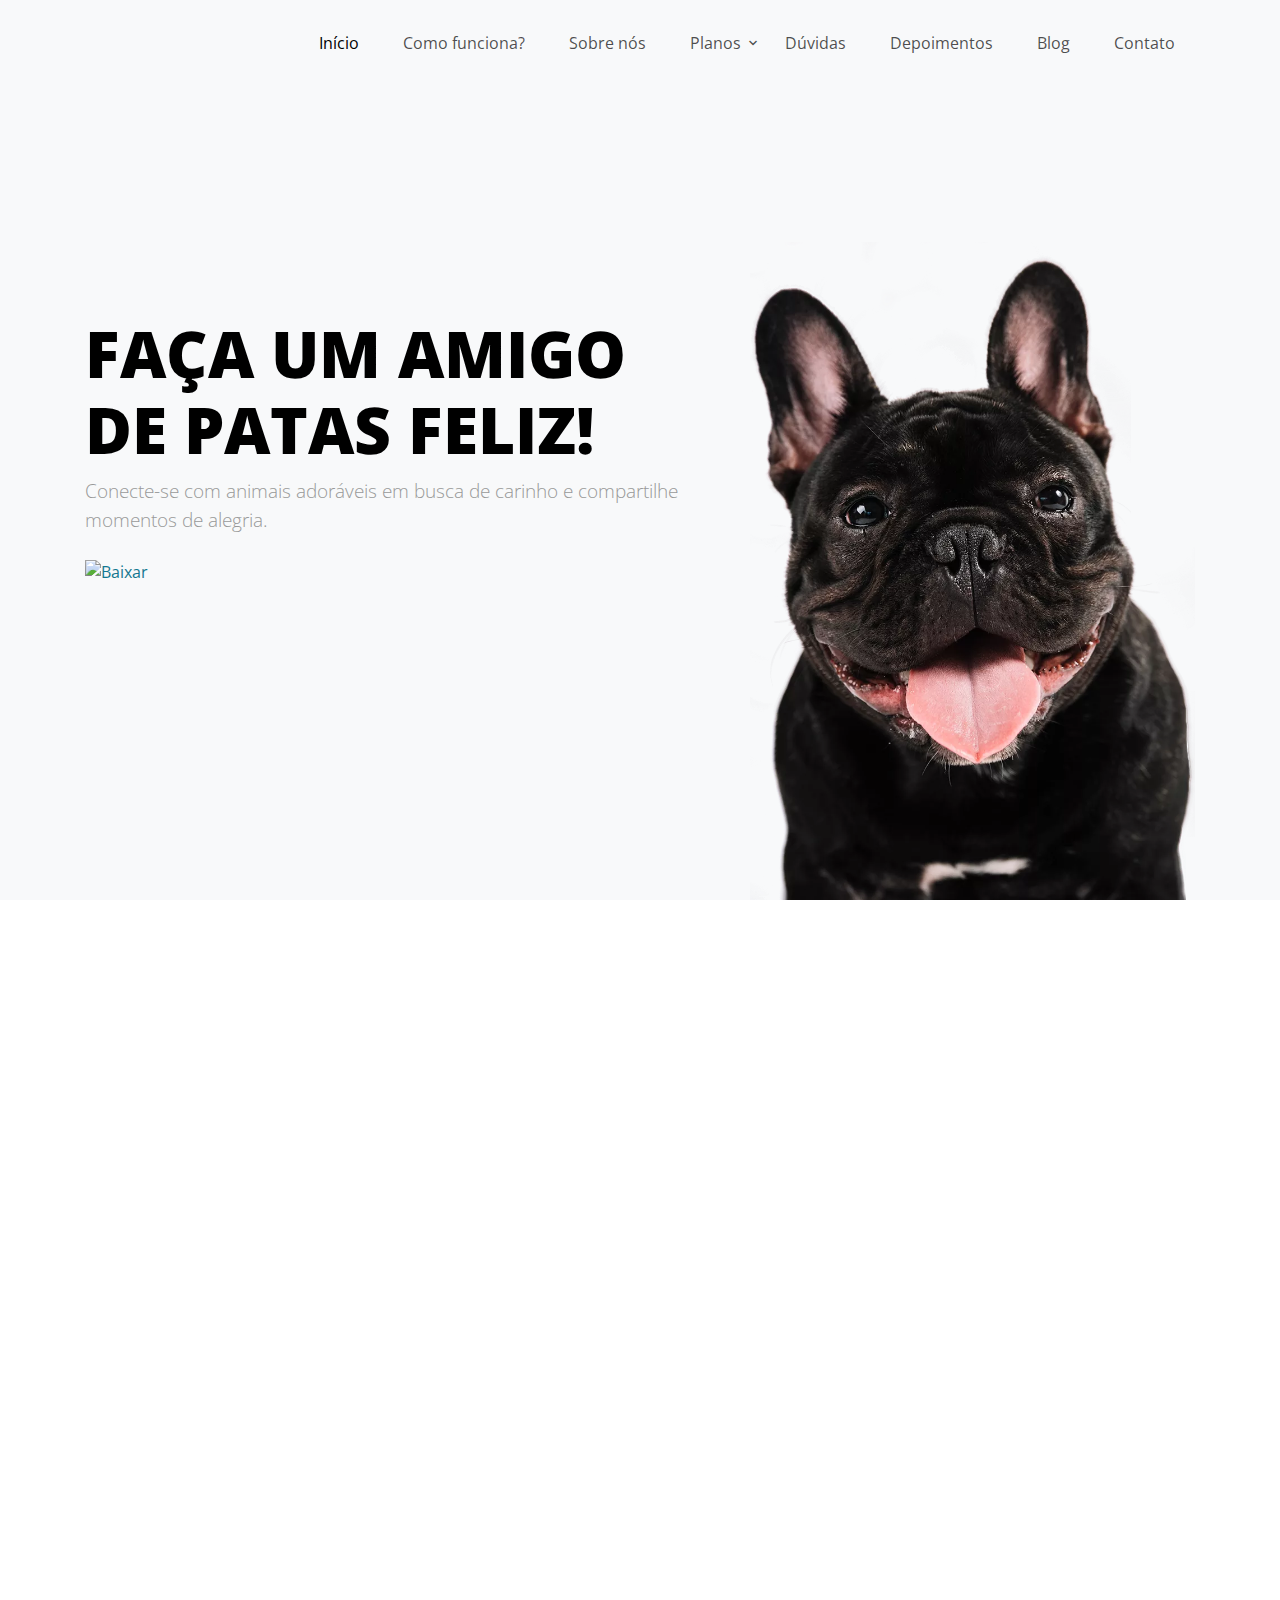
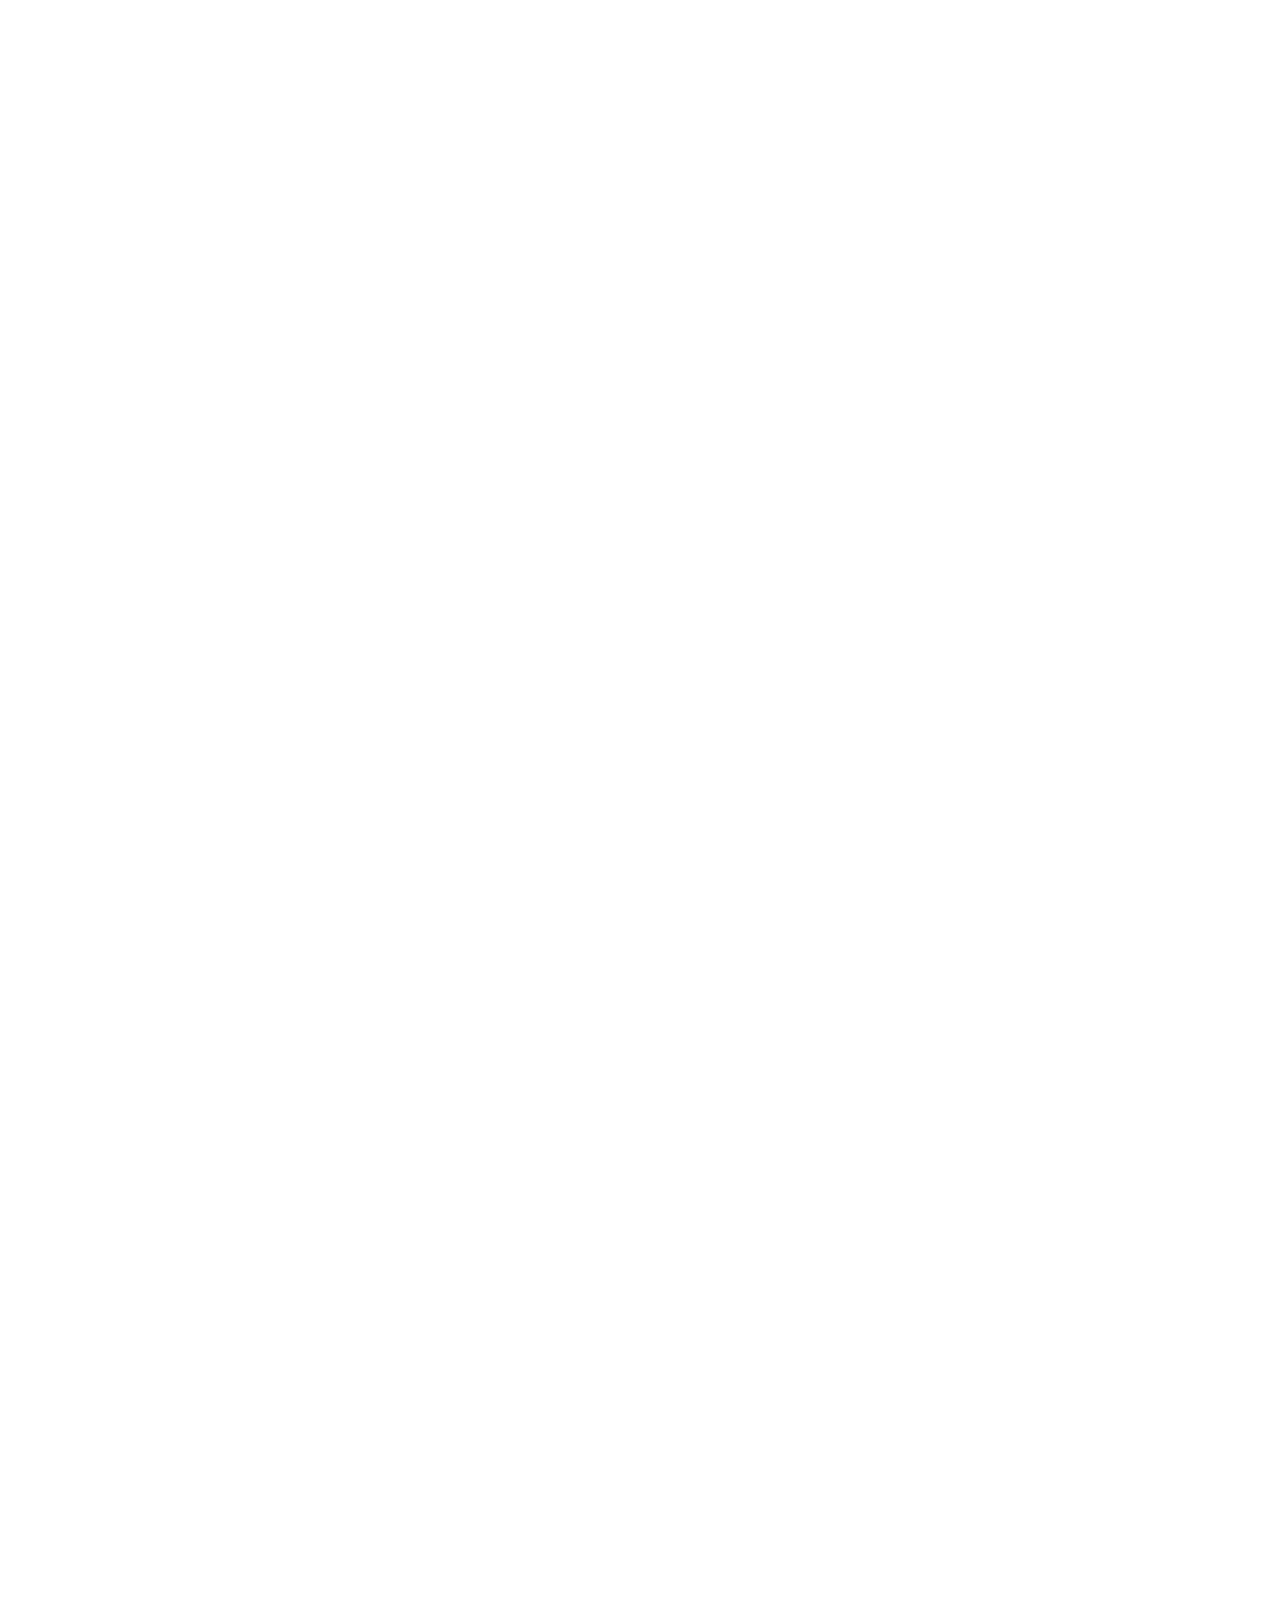
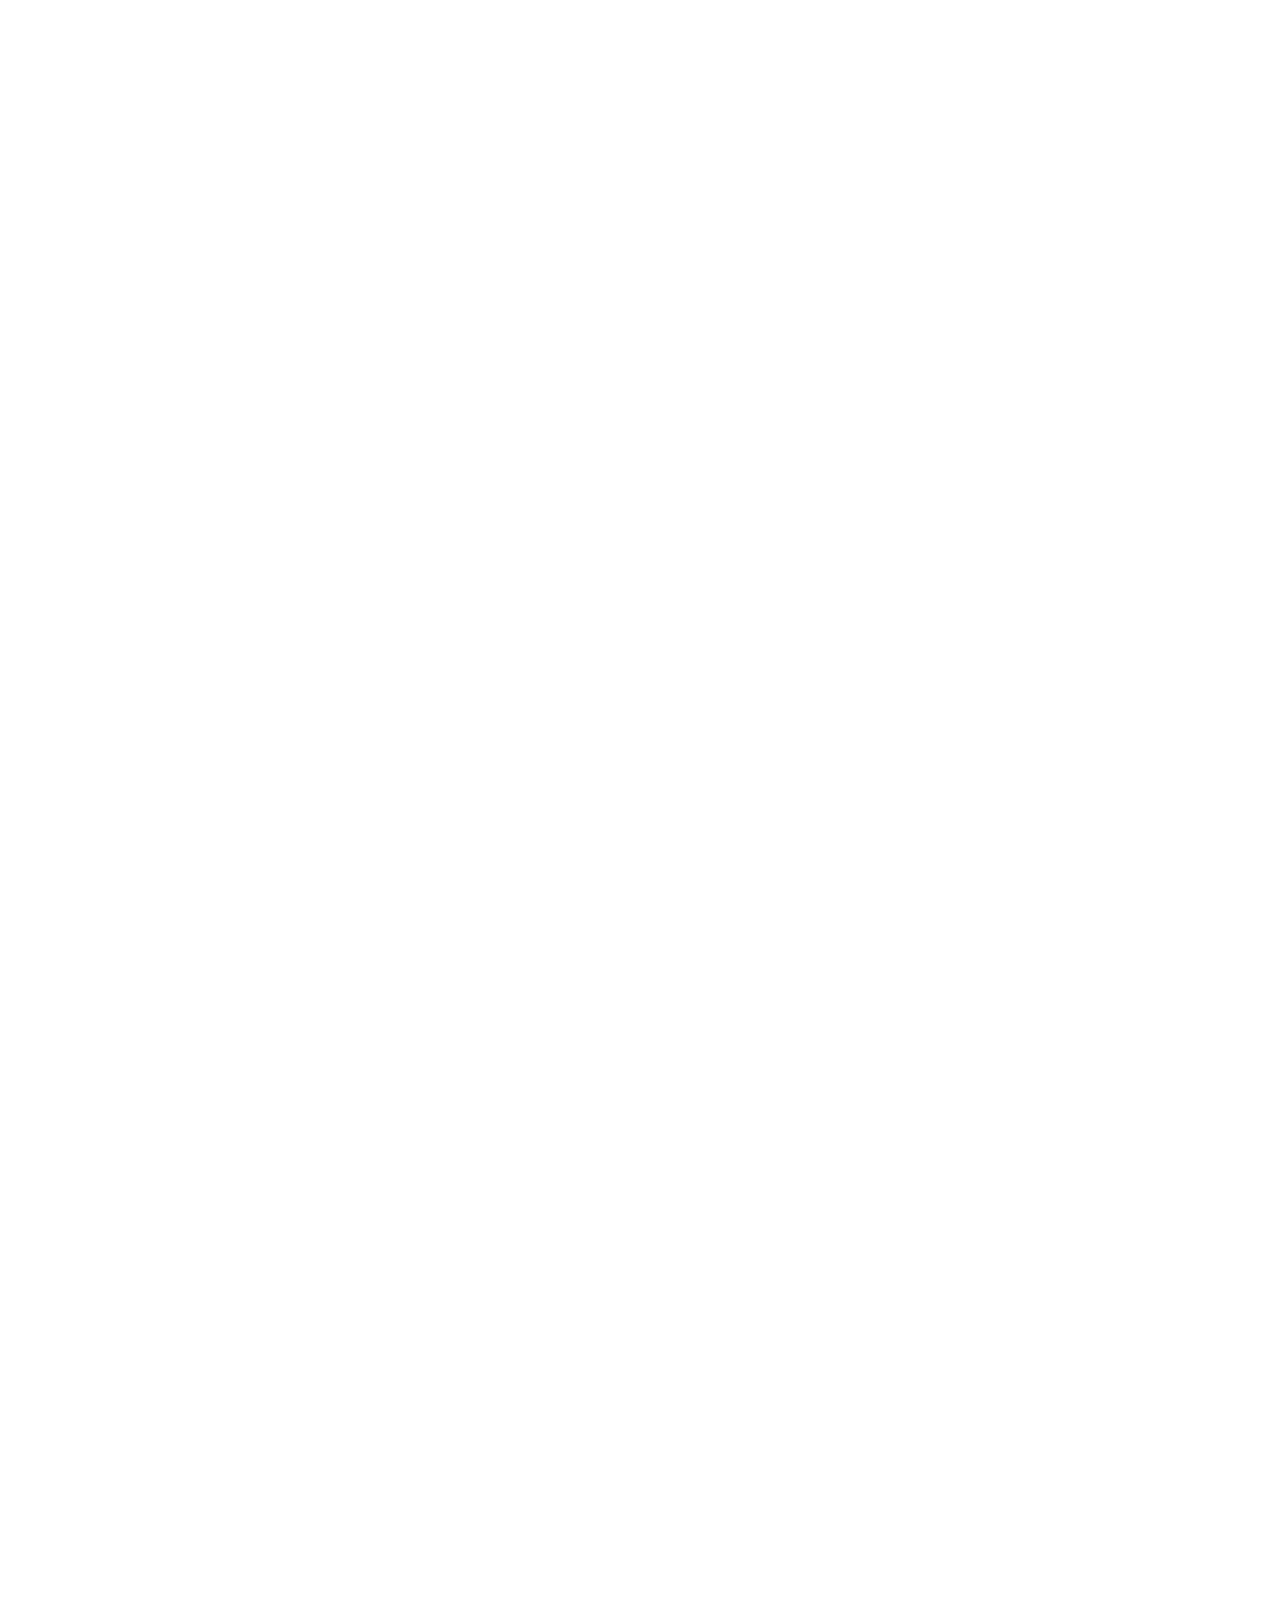
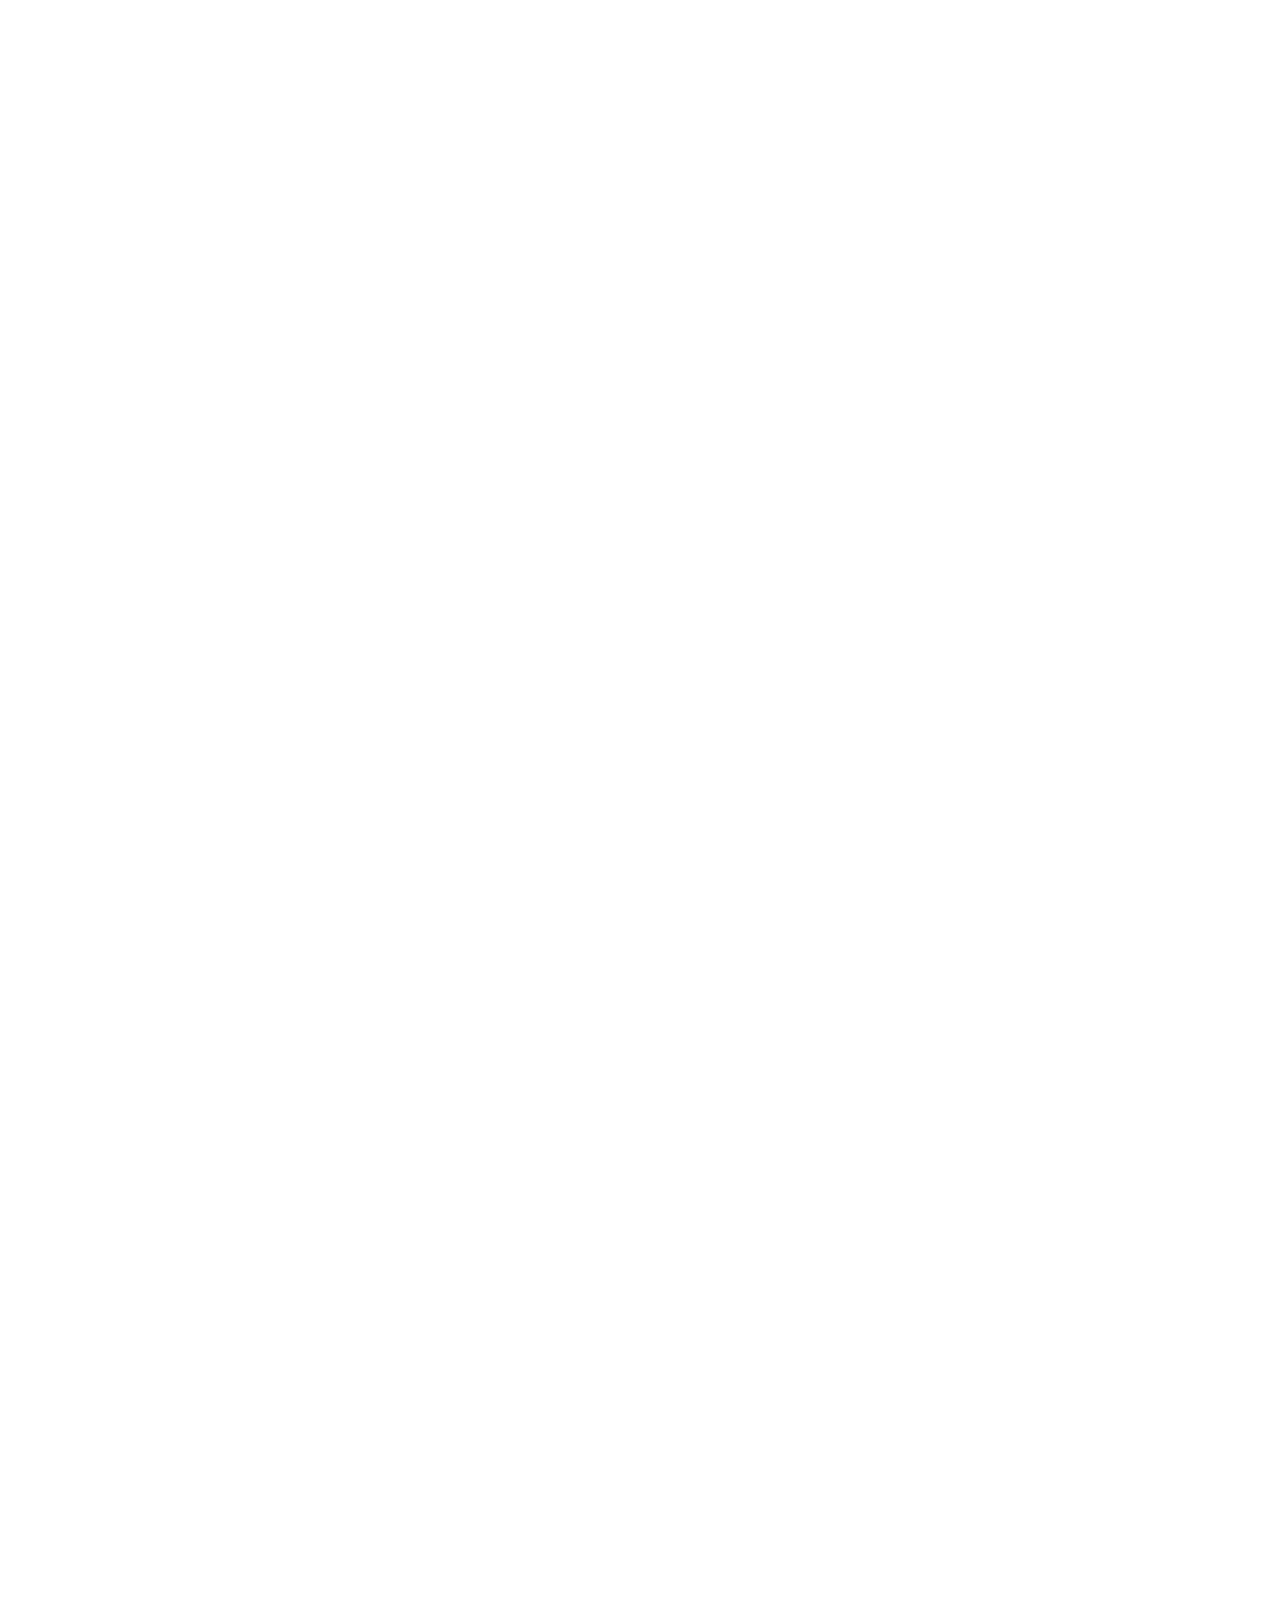
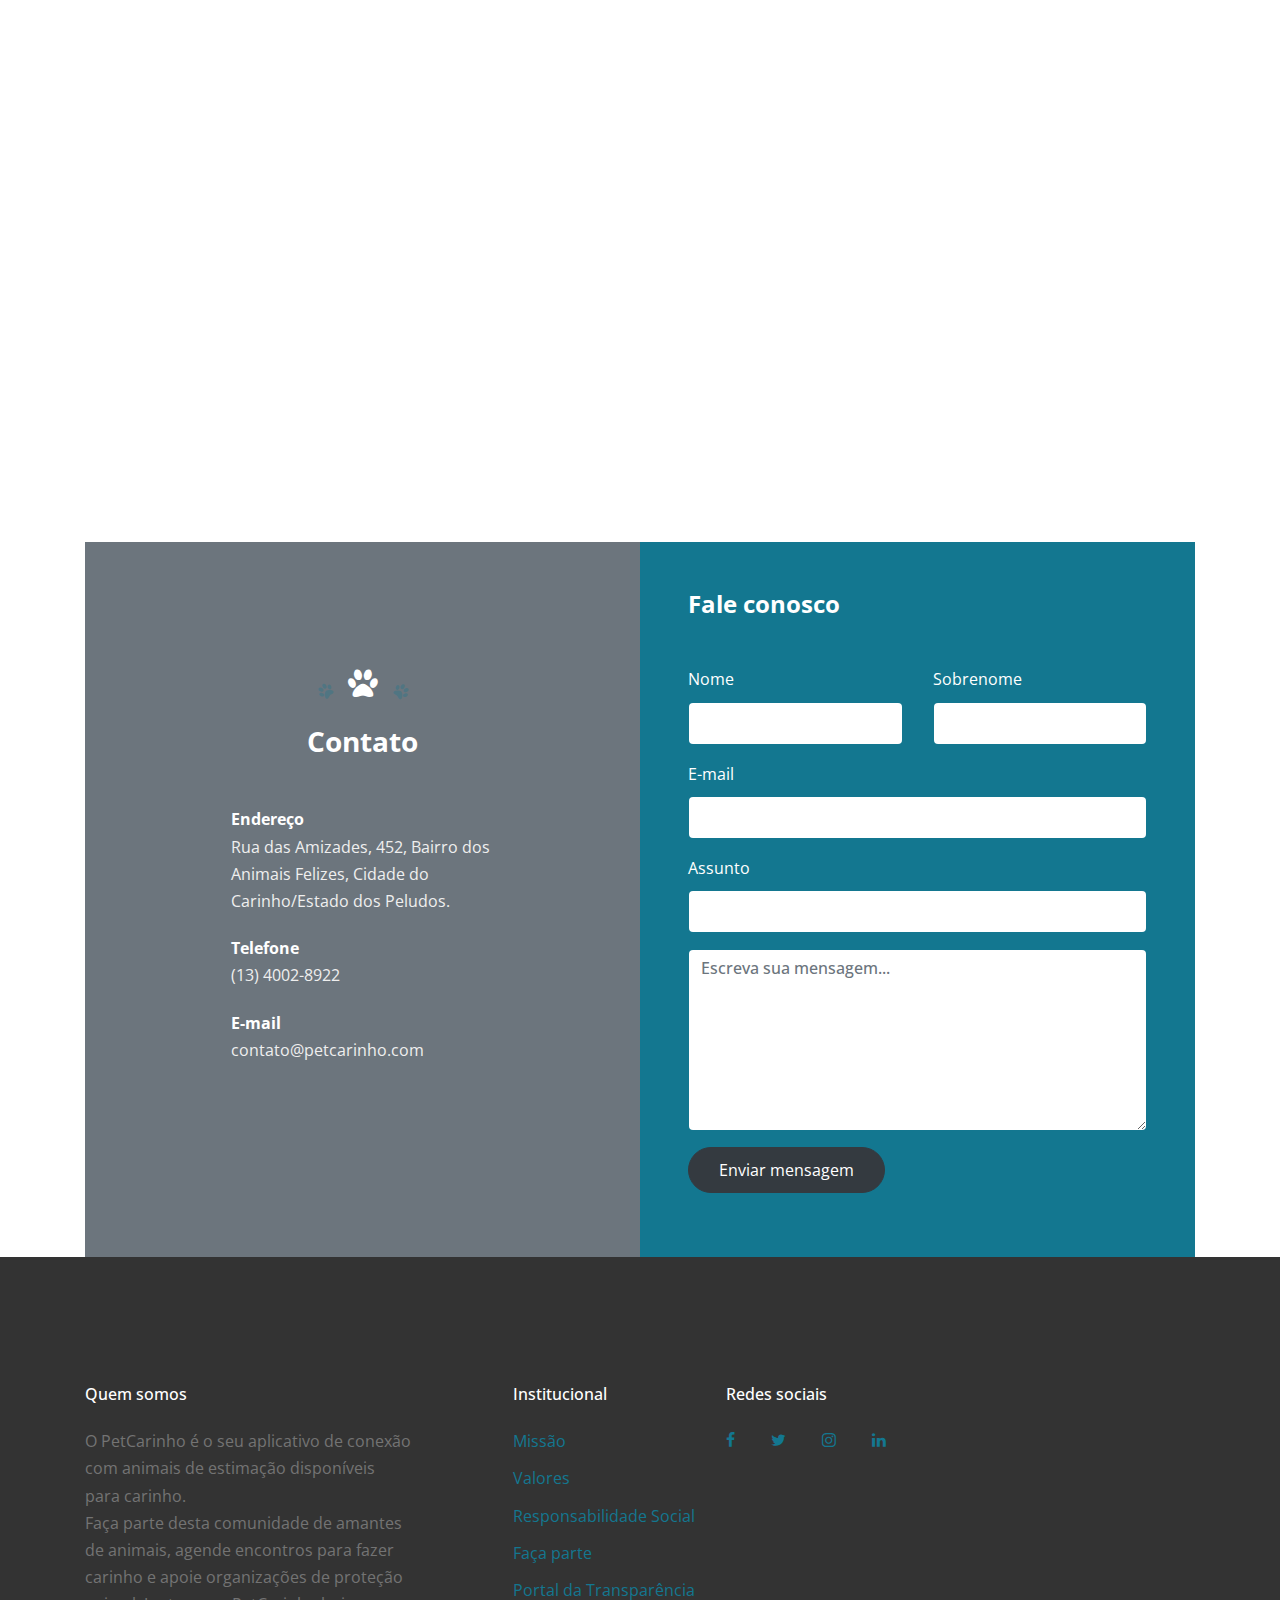
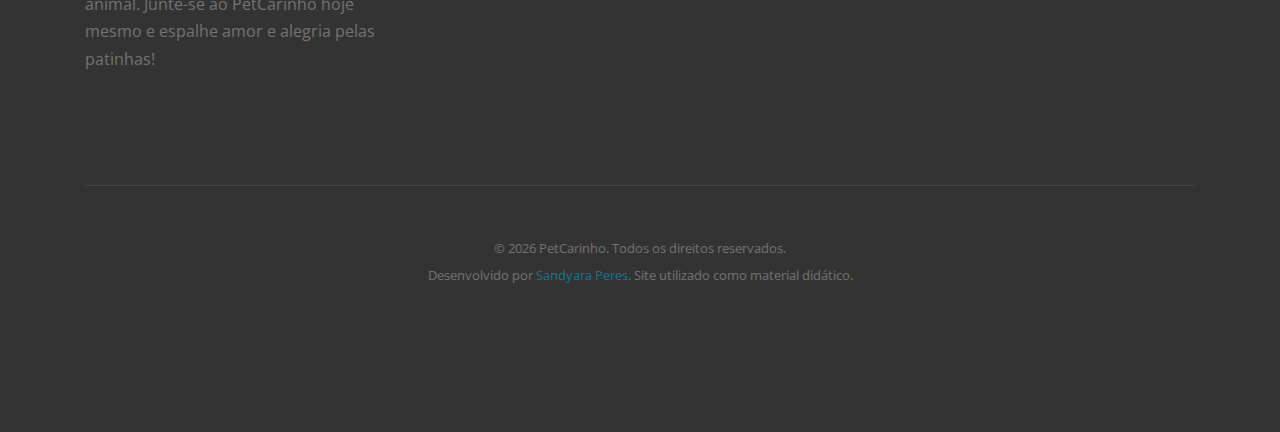
==== index.html @ 288b7b11 "Initial commit" ====
<!doctype html>
<html lang="en">
  <head>
    <title>PetCarente</title>
    <script src="https://www.google.com/recaptcha/api.js" async defer></script>

    <meta charset="utf-8">
    <meta name="viewport" content="width=device-width, initial-scale=1, shrink-to-fit=no">
    
    <meta name="description" content="" />
    <meta name="keywords" content="" />
    <meta name="author" content="Free-Template.co" />

    <link rel="shortcut icon" href="paw-icon.png">
    
    
    <link href="https://fonts.googleapis.com/css?family=Open+Sans:300,400,500,700,900" rel="stylesheet">
    <link rel="stylesheet" href="fonts/icomoon/style.css">

    <link rel="stylesheet" href="css/bootstrap.min.css">
    <link rel="stylesheet" href="css/jquery-ui.css">
    <link rel="stylesheet" href="css/owl.carousel.min.css">
    <link rel="stylesheet" href="css/owl.theme.default.min.css">
    <link rel="stylesheet" href="css/owl.theme.default.min.css">

    <link rel="stylesheet" href="css/jquery.fancybox.min.css">

    <link rel="stylesheet" href="css/bootstrap-datepicker.css">

    <link rel="stylesheet" href="fonts/flaticon/font/flaticon.css">

    <link rel="stylesheet" href="css/aos.css">

    <link rel="stylesheet" href="css/style.css">
    
  </head>
  <body data-spy="scroll" data-target=".site-navbar-target" data-offset="300">
  
  <div class="site-wrap">

    <div class="site-mobile-menu site-navbar-target" hidden>
      <div class="site-mobile-menu-header">
        <div class="site-mobile-menu-close mt-3">
          <span class="icon-close2 js-menu-toggle"></span>
        </div>
      </div>
      <div class="site-mobile-menu-body"></div>
    </div>

    <div class="site-navbar js-sticky-header site-navbar-target" id="menu">

      <div class="container">
        <div class="row align-items-center">
          <div class="col-12 col-md-12 d-none d-xl-block">
            <nav class="site-navigation position-relative text-right" role="navigation" >

              <ul class="site-menu main-menu js-clone-nav mr-auto d-none d-lg-block">
                <li><a href="#inicio" class="nav-link">Início</a></li>
                <li><a href="#como-funciona" class="nav-link">Como funciona?</a></li>
                <li><a href="#sobre" class="nav-link">Sobre nós</a></li>
                <li class="has-children">
                  <a href="#planos" class="nav-link">Planos</a>
                  <ul class="dropdown">
                    <li><a href="#diaria" class="nav-link">Diária</a></li>
                    <li><a href="#mensal" class="nav-link">Mensal</a></li>
                    <li><a href="#anual" class="nav-link">Anual</a></li>
                  </ul>
                </li>
                <li><a href="#faq" class="nav-link">Dúvidas</a></li>
                <li><a href="#depoimentos" class="nav-link">Depoimentos</a></li>
                <li><a href="#blog" class="nav-link">Blog</a></li>
                <li><a href="#contato" class="nav-link">Contato</a></li>
              </ul>
            </nav>
          </div>

          <div class="col-6 d-inline-block d-xl-none ml-md-0 py-3" tabindex="-1" style="position: relative; top: 3px;"><a href="#" class="site-menu-toggle js-menu-toggle float-right"><span class="icon-menu h3"></span></a></div>

        </div>
      </div>
      
    </div>

    <main id="main">
      <section id="inicio" class="site-blocks-cover overflow-hidden bg-light">
        <div class="container">
          <div class="row">
            <div class="col-md-7 align-self-center text-center text-md-left">
              <div class="intro-text">
                <h1>Faça um amigo de patas feliz!</h1>
                <p class="mb-4">Conecte-se com animais adoráveis em busca de carinho e compartilhe momentos de alegria.</p>
                <a href='https://play.google.com/store/apps/details?id=com.pet.carinho&hl=pt_BR&gl=US&pcampaignid=pcampaignidMKT-Other-global-all-co-prtnr-py-PartBadge-Mar2515-1'><img alt='Baixar' src='https://play.google.com/intl/en_us/badges/static/images/badges/pt-br_badge_web_generic.png' style="width: 25%;"/></a>
              </div>
            </div>
            <div class="col-md-5 align-self-end text-center text-md-right">
              <img src="images/pet_carinho_img_banner.png" alt="" class="img-fluid cover-img">
            </div>
          </div>
        </div>
      </section> 
  
      <section id="como-funciona" class="site-section">
        <div class="container">
          <div class="row justify-content-center" data-aos="fade-up">
            <div class="col-lg-6 text-center heading-section mb-5">
              <div class="paws">
                <span class="icon-paw"></span>
              </div>
              <h1 class="text-black mb-2">Como a PetCarinho Funciona?</h1>
              <p>É simples! Com o PetCarinho, você pode:</p>
            </div>
          </div>
  
          <div class="row hover-1-wrap mb-5 mb-lg-0">
            <div class="col-12">
              <div class="row">
                <div class="mb-4 mb-lg-0 col-lg-6 order-lg-2" data-aos="fade-right">
                    <img src="images/pet_carinho_img_como_funciona_1.png" alt="" class="img-fluid">
                </div>
                <div class="col-lg-5 mr-auto text-lg-right align-self-center order-lg-1" data-aos="fade-left">
                  <h3 class="text-black">Pesquisar animais disponíveis para cuidar na sua área</h3>
                  <p class="mb-4">Encontre animais adoráveis na sua área com facilidade. Explore perfis e escolha o animal com o qual deseja fazer carinho.</p>
                </div>
              </div>
            </div>
          </div>
  
          <div class="row hover-1-wrap mb-5 mb-lg-0">
            <div class="col-12">
              <div class="row">
                <div class="mb-4 mb-lg-0 col-lg-6"  data-aos="fade-left">
                    <img src="images/pet_carinho_img_como_funciona_2.png" alt="" class="img-fluid">
                </div>
                <div class="col-lg-5 ml-auto align-self-center"  data-aos="fade-right">
                  <h1 class="text-black">Agendar um encontro para fazer carinho</h1>
                  <p class="mb-4">Faça carinho, brinque e compartilhe momentos felizes com os animais escolhidos. Deixe sua marca positiva na vida deles.</p>
                </div>
              </div>
            </div>
          </div>
  
          <div class="row hover-1-wrap">
            <div class="col-12">
              <div class="row">
                <div class="mb-4 mb-lg-0 col-lg-6 order-lg-2" data-aos="fade-right">
                    <img src="images/pet_carinho_img_como_funciona_3.jpeg" alt="" class="img-fluid">
                </div>
                <div class="col-lg-5 mr-auto text-lg-right align-self-center order-lg-1" data-aos="fade-left">
                  <h1 class="text-black">Compartilhar amor e alegria com um amigo de patas</h1>
                  <p class="mb-4">Far far away, behind the word mountains, Separated they live in Bookmarksgrove right at the coast of the Semantics, a large language ocean.</p>
                </div>
              </div>
            </div>
          </div>
        </div>
      </section>
  
      <section id="sobre" class="site-section">
        <div class="container">
          <div class="row justify-content-center" data-aos="fade-up">
            <div class="col-lg-5 align-self-center mr-auto text-left heading-section mb-5">
              <div class="paws ml-4">
                <span class="icon-paw"></span>
              </div>
              <h1 class="text-black mb-3">Sobre nós</h1>
              <p class="lead">Juntos por uma causa.</p>
              <p class="text-muted mb-4">Estamos comprometidos em fazer a diferença na vida dos animais em necessidade. Trabalhamos em estreita colaboração com diversas Organizações Não Governamentais (ONGs) de proteção animal em todo o país para trazer até você os animais mais adoráveis e carentes. Usando o PetCarinho, você:</p>
              <ul class="list-unstyled ul-paw primary mb-0">
                <li>Contribui diretamente para o financiamento das ONGs de proteção animal.</li>
                <li>Oferece interação e carinho regular para animais em abrigos, melhorando seu bem-estar emocional.</li>
                <li>Ajuda na socialização e no desenvolvimento emocional de animais resgatados.</li>
                <li>Facilita a busca de lares permanentes para os animais, já que eles estão mais saudáveis e sociáveis.</li>
                <li>Permite que as ONGs foquem mais na adoção, pois você auxiliará nos cuidados básicos.</li>
              </ul>
              
            </div>
            <div class="col-lg-6 text-left heading-section mb-5"  data-aos="fade-up" data-aos-delay="100">
                <img src="images/pet_carinho_img_sobre.png" alt="" class="img-fluid">
              </a>
            </div>
          </div>
        </div>
      </section>
  
      <section id="planos" class="site-section" >
        <div class="container">
          <div class="row justify-content-center" data-aos="fade-up">
            <div class="col-lg-7 text-center heading-section mb-5">
              <div class="paws">
                <span class="icon-paw"></span>
              </div>
              <h1 class="mb-2 text-black heading">Planos</h1>
              <p>Com os nossos planos de carinho, você pode fazer a diferença na vida dos animais todos os dias. Escolha o seu plano e comece a espalhar amor e alegria para nossos amigos de patas.</p>
            </div>
          </div>
          <div class="row no-gutters">
            <div class="col-12 col-sm-6 col-md-6 col-lg-4 bg-primary p-3 p-md-5" data-aos="fade-up" data-aos-delay="">
              
  
              <div id="diaria" class="pricing">
                <h5 class="text-center text-white text-uppercase">Um dia de carinho</h6>
                <div class="price text-center mb-4 ">
                  <span><span>R$5</span> por diária</span>
                </div>
                <ul class="list-unstyled ul-check success mb-5">
                  
                  <li>Acesso ilimitado para fazer carinho a animais disponíveis em um dia.</li>
                  <li>Receba atualizações exclusivas sobre animais beneficiados pelo seu carinho.</li>
                  <li>Sinta-se bem por contribuir diariamente para a causa do bem-estar animal.</li>
                </ul>
                <p class="text-center">
                  <a href="#" class="btn bg-dark btn-secondary">Contratar Plano</a>
                </p>
              </div>
  
            </div>
            <div class="col-12 col-sm-6 col-md-6 col-lg-4 bg-dark p-3 p-md-5" data-aos="fade-up" data-aos-delay="100">
              <div id="mensal" class="pricing">
                <h3 class="text-center text-white text-uppercase">Amigo de Patas Mensal</h3>
                <div class="price text-center mb-4 ">
                  <span><span>R$25</span> por mês</span>
                </div>
                <ul class="list-unstyled ul-check success mb-5">
              
                  <li>Carinho ilimitado durante todo o mês.</li>
                  <li>Prioridade na seleção de animais para carinho.</li>
                  <li>Atualizações reguladores sobre o impacto do seu apoio nas ONGs parceiras.</li>
                </ul>
                <p class="text-center">
                  <a href="#" class="btn btn-primary">Contratar Plano</a>
                </p>
              </div>
            </div>
            <div class="col-12 col-sm-6 col-md-6 col-lg-4 bg-primary  p-3 p-md-5" data-aos="fade-up" data-aos-delay="200">
              <div id="anual" class="pricing">
                <h4 class="text-center text-white text-uppercase">Herói Peludo Anual</h4>
                <div class="price text-center mb-4 ">
                  <span><span>R$200</span> ao ano</span>
                </div>
                <ul class="list-unstyled ul-check success mb-5">
                  
                  <li>Acesso ilimitado durante o ano inteiro.</li>
                  <li>Escolha preferencial de animais para carinho.</li>
                  <li>Certificado de Herói Peludo para exibir o seu compromisso com os animais.</li>
                </ul>
                <p class="text-center">
                  <a href="#" class="btn bg-dark btn-secondary">Contratar Plano</a>
                </p>
              </div>
            </div>
          </div>
        </div>
      </section>
  
      <section id="faq" class="site-section" >
        <div class="container" id="accordion">
          <div class="row justify-content-center" data-aos="fade-up">
            <div class="col-lg-6 text-center heading-section mb-5">
              <div class="paws">
                <span class="icon-paw"></span>
              </div>
              <h1 class="text-black mb-2">Dúvidas Comuns</h1>
              <p>Encontre respostas para suas dúvidas sobre fazer carinho e apoiar a causa animal.</p>
            </div>
          </div>
          <div class="row accordion justify-content-center block__76208">
            <div class="col-lg-6 order-lg-2 mb-5 mb-lg-0" data-aos="fade-up"  data-aos-delay="">
              <img src="images/pet_carinho_img_faq.jpg" alt="" class="img-fluid rounded">
            </div>
            <div class="col-lg-5 mr-auto order-lg-1" data-aos="fade-up"  data-aos-delay="100">
              <div class="accordion-item">
                <h3 class="mb-0 heading">
                  <a class="btn-block" data-toggle="collapse" href="#collapseFive">Como meu dinheiro ajuda as ONGs de proteção animal?<span class="icon"></span></a>
                </h3>
                <div id="collapseFive" class="collapse show" data-parent="#accordion">
                  <div class="body-text">
                    <p>Do total das transações feitas através do PetCarinho, 70% do dinheiro arrecadado é doado diretamente às ONGs parceiras. Isso ajuda a financiar os cuidados e o bem-estar dos animais que eles resgatam e abrigam.</p>
                  </div>
                </div>
              </div> <!-- .accordion-item -->
  
              <div class="accordion-item">
                <h3 class="mb-0 heading">
                  <a class="btn-block" data-toggle="collapse" href="#collapseSix">Posso escolher o tipo de animal que desejo fazer carinho?<span class="icon"></span></a>
                </h3>
                <div id="collapseSix" class="collapse" data-parent="#accordion">
                  <div class="body-text">
                    <p>Sim, você pode escolher o tipo de animal que deseja fazer carinho. O aplicativo permite que você selecione as preferências, como cães, gatos, ou outros, para encontrar o animal que combina com você.</p>
                  </div>
                </div>
              </div> <!-- .accordion-item -->
  
              <div class="accordion-item">
                <h3 class="mb-0 heading">
                  <a class="btn-block" data-toggle="collapse" href="#collapseSeven">É seguro usar o PetCarinho?<span class="icon"></span></a>
                </h3>
                <div id="collapseSeven" class="collapse" data-parent="#accordion">
                  <div class="body-text">
                    <p>Sim, o PetCarinho se preocupa com a segurança dos usuários e dos animais. Realizamos verificações e colaboramos com abrigos e ONGs respeitáveis para garantir experiências seguras e positivas.</p>
                  </div>
                </div>
              </div> <!-- .accordion-item -->
  
              <div class="accordion-item">
                <h3 class="mb-0 heading">
                  <a class="btn-block" data-toggle="collapse" href="#collapseEight" >Como faço para adotar um animal através do PetCarinho?<span class="icon"></span></a>
                </h3>
                <div id="collapseEight" class="collapse" data-parent="#accordion">
                  <div class="body-text">
                    <p>O PetCarinho foca em proporcionar carinho aos animais disponíveis. Se você estiver interessado em adotar um animal, recomendamos entrar em contato diretamente com as ONGs parceiras, que estarão felizes em ajudar você a encontrar seu novo amigo de patas.</p>
                  </div>
                </div>
              </div> <!-- .accordion-item -->
  
            </div>
  
            
          </div>
        </div>
      </section>
  
      <section id="#depoimentos" class="site-section bg-light block-13" data-aos="fade">
        <div class="container">
          
          <div class="row justify-content-center" data-aos="fade-up">
            <div class="col-lg-6 text-center heading-section mb-5">
              <div class="paws">
                <span class="icon-paw"></span>
              </div>
              <h1 class="text-black mb-2">Depoimentos</h1>
            </div>
          </div>
          <div>
            <div class="row">
  
              <div class="col-lg-4">
                <div class="block-testimony-1 text-center">
  
                  <blockquote class="mb-4">
                    <p>Estava procurando uma maneira de fazer trabalho voluntário com animais, mas meu horário não permitia. O PetCarinho me deu a oportunidade perfeita de ajudar quando posso.</p>
                  </blockquote>
  
                  <figure>
                    <img src="images/pet_carinho_img_depoimento_1.png" alt="Image" class="img-fluid rounded-circle mx-auto">
                  </figure>
                  <h3 class="font-size-20 mb-4 text-black">Pedro Ferreira</h3>
  
                  
                </div>
              </div>
  
              <div class="col-lg-4">
                <div class="block-testimony-1 text-center">
                  
                  <blockquote class="mb-4">
                    <p>Os planos de carinho são ótimos. Escolhi o Plano Mensal e posso fazer carinho sempre que quiser. É uma maneira maravilhosa de relaxar e fazer o bem ao mesmo tempo.</p>
                  </blockquote>
  
                  <figure>
                    <img src="images/pet_carinho_img_depoimento_2.png" alt="Image" class="img-fluid rounded-circle mx-auto">
                  </figure>
                  <h3 class="font-size-20 text-black">Ana Silveira</h3>
                </div>
              </div>
  
              <div class="col-lg-4">
                <div class="block-testimony-1 text-center">
  
                  <blockquote class="mb-4">
                    <p>Estava procurando uma maneira de fazer trabalho voluntário com animais, mas meu horário não permitia. O PetCarinho me deu a oportunidade perfeita de ajudar quando posso.</p>
                  </blockquote>
  
                  <figure>
                    <img src="images/pet_carinho_img_depoimento_3.png" alt="Image" class="img-fluid rounded-circle mx-auto">
                  </figure>
                  <h3 class="font-size-20 mb-4 text-black">João da Silva</h3>
  
                  
                </div>
              </div>
  
          </div>
        </div>
      </section>
  
      <section id="blog" class="site-section">
        <div class="container">
          <div class="row justify-content-center" data-aos="fade-up">
            <div class="col-lg-6 text-center heading-section mb-5">
              <div class="paws">
                <span class="icon-paw"></span>
              </div>
              <h2 class="text-black mb-2">Blog Carinhoso</h2>
              <p>Descubra Histórias, Dicas e Inspiração para Amantes de Animais.</p>
            </div>
          </div>
          <div class="row">
            <div class="col-md-6 mb-4" data-aos="fade-up"  data-aos-delay="">
              <div class="d-lg-flex blog-entry">
                <figure class="mr-4">
                  <a href="single.html"><img src="images/pet_carinho_img_blog_1.png" alt="" class="img-fluid"></a>
                </figure>
                <div class="blog-entry-text">
                  <h3><a href="single.html">Como o carinho com animais pode melhorar a sua saúde mental?</a></h3>
                  <span class="post-meta mb-3 d-block">Publicado em 8 de Setembro de 2023</span>
                  <p>Descubra como a interação com animais pode ter um impacto positivo na sua saúde mental.</p>
                  <p><a href="#" class="">Ler sobre</a></p>
                </div>
              </div>
            </div>
            <div class="col-md-6 mb-4" data-aos="fade-up"  data-aos-delay="100">
              <div class="d-lg-flex blog-entry">
                <figure class="mr-4">
                  <a href="single.html"><img src="images/pet_carinho_img_blog_2.png" alt="" class="img-fluid"></a>
                </figure>
                <div class="blog-entry-text">
                  <h3><a href="single.html">5 Conselhos para Fazer Carinho em Animais Desconhecidos.</a></h3>
                  <span class="post-meta mb-3 d-block">Publicado em 02 de Setembro de 2023</span>
                  <p>Fazer carinho em animais desconhecidos é uma experiência incrível, mas exige cuidados.</p>
                  <p><a href="#" class="">Ler sobre</a></p>
                </div>
              </div>
            </div>
  
            <div class="col-md-6 mb-4" data-aos="fade-up"  data-aos-delay="">
              <div class="d-lg-flex blog-entry">
                <figure class="mr-4">
                  <a href="single.html"><img src="images/pet_carinho_img_blog_3.png" alt="" class="img-fluid"></a>
                </figure>
                <div class="blog-entry-text">
                  <h3><a href="single.html">Dicas para Encontrar o Animal Perfeito para Fazer Carinho.</a></h3>
                  <span class="post-meta mb-3 d-block">Publicado em 20 de Agosto de 2023</span>
                  <p>Encontrar o animal perfeito para fazer carinho é uma experiência gratificante, mas pode ser desafiador</p>
                  <p><a href="#" class="">Ler sobre</a></p>
                </div>
              </div>
            </div>
            <div class="col-md-6 mb-4" data-aos="fade-up"  data-aos-delay="100">
              <div class="d-lg-flex blog-entry">
                <figure class="mr-4">
                  <a href="single.html"><img src="images/pet_carinho_img_blog_4.png" alt="" class="img-fluid"></a>
                </figure>
                <div class="blog-entry-text">
                  <h3><a href="single.html">Como as ONGs de Proteção Animal Cuidam dos Animais Resgatados?</a></h3>
                  <span class="post-meta mb-3 d-block">Publicado em 11 de Agosto de 2023.</span>
                  <p>Descubra o incrível esforço que é dedicado ao cuidado e reabilitação dos animais resgatados antes de encontrarem seus lares para sempre.</p>
                  <p><a href="#" class="">Ler sobre</a></p>
                </div>
              </div>
            </div>
  
          </div>
        </div>
      </section>
  
      <section id="contato">
        <div class="container">
          <div class="row no-gutters">
            <div class="col-lg-6 bg-secondary">
              <div class="row justify-content-center align-items-center h-100">
                <div class="col-lg-6 text-center heading-section mb-5 align-self-center">
                  <div class="paws">
                    <span class="icon-paw text-white"></span>
                  </div>
                  <h3 class="text-white mb-5 font-weight-bold">Contato</h3>
                  <ul class="list-unstyled text-left address">
                    <li>
                      <span class="d-block font-weight-bold">Endereço</span>
                      <p>Rua das Amizades, 452, Bairro dos Animais Felizes, Cidade do Carinho/Estado dos Peludos.</p>
                    </li>
                    <li>
                      <span class="d-block font-weight-bold">Telefone</span>
                      <p>(13) 4002-8922</p>
                    </li>
                    <li>
                      <span class="d-block font-weight-bold">E-mail</span>
                      <p>contato@petcarinho.com</p>
                    </li>
                  </ul>
                </div>
              </div>
            </div>
            <div class="col-lg-6 text-white bg-primary">
              <form action="#" class="p-5 contact-form">
                
                <h2 class="h4 mb-5 heading text-white font-weight-bold">Fale conosco</h2> 
  
                <div class="row form-group">
                  <div class="col-md-6 mb-3 mb-md-0">
                    <label>Nome</label>
                    <input type="text" id="fname" class="form-control">
                  </div>
                  <div class="col-md-6">
                    <label>Sobrenome</label>
                    <input type="text" id="lname" class="form-control">
                  </div>
                </div>
  
                <div class="row form-group">
                  
                  <div class="col-md-12">
                    <label>E-mail</label> 
                    <input type="email" id="email" class="form-control">
                  </div>
                </div>
  
                <div class="row form-group">
                  
                  <div class="col-md-12">
                    <label>Assunto</label> 
                    <input type="subject" id="subject" class="form-control">
                  </div>
                </div>
  
                <div class="row form-group">
                  <div class="col-md-12">
                    <textarea name="message" id="message" cols="30" rows="7" class="form-control" placeholder="Escreva sua mensagem..."></textarea>
                  </div>
                </div>
  
  
                <!-- <div class="row form-group">
                  <div class="col-md-12">
                    <div class="g-recaptcha" data-sitekey="6LfSmj0oAAAAAHaj9EpmDkKuG64lAPlGHimWWuSx"></div>
                  </div>
                </div> -->
  
  
                <div class="row form-group">
                  <div class="col-md-12">
                    <input type="submit" value="Enviar mensagem" class="btn btn-dark btn-md text-white">
                  </div>
                </div>
  
    
              </form>
            </div>
          </div>
        </div>
      </section>
      
    </main>
   
    <footer id="footer" class="site-footer">
      <div class="container">
        <div class="row">
          <div class="col-md-9">
            <div class="row">
              <div class="col-md-5">
                <h2 class="footer-heading mb-4">Quem somos</h2>
                <p>O PetCarinho é o seu aplicativo de conexão com animais de estimação disponíveis para carinho.<br>Faça parte desta comunidade de amantes de animais, agende encontros para fazer carinho e apoie organizações de proteção animal. Junte-se ao PetCarinho hoje mesmo e espalhe amor e alegria pelas patinhas!</p>
              </div>
              <div class="col-md-3 ml-auto">
                <h2 class="footer-heading mb-4">Institucional</h2>
                <ul class="list-unstyled">
                  <li><a href="#missao" class="smoothscroll">Missão</a></li>
                  <li><a href="#valores" class="smoothscroll">Valores</a></li>
                  <li><a href="#resp-social" class="smoothscroll">Responsabilidade Social</a></li>
                  <li><a href="#faca-parte" class="smoothscroll">Faça parte</a></li>
                  <li><a href="#transparencia" class="smoothscroll">Portal da Transparência</a></li>
                </ul>
              </div>
              <div class="col-md-3">
                <h2 class="footer-heading mb-4">Redes sociais</h2>
                <a href="#" class="pl-0 pr-3"><span class="icon-facebook"></span></a>
                <a href="#" class="pl-3 pr-3"><span class="icon-twitter"></span></a>
                <a href="#" class="pl-3 pr-3"><span class="icon-instagram"></span></a>
                <a href="#" class="pl-3 pr-3"><span class="icon-linkedin"></span></a>
              </div>
            </div>
          </div>
        </div>
        <div class="row pt-5 mt-5 text-center">
          <div class="col-md-12">
            <div class="border-top pt-5">
              <p class="copyright"><small>&copy; <script>document.write(new Date().getFullYear());</script> PetCarinho. Todos os direitos reservados. <br> Desenvolvido por <a href="https://free-template.co" target="_blank">Sandyara Peres</a>. Site utilizado como material didático.</small></p>
        
            </div>
          </div>
          
        </div>
      </div>
    </footer>

  </div> <!-- .site-wrap -->

  <script src="js/jquery-3.3.1.min.js"></script>
  <script src="js/jquery-ui.js"></script>
  <script src="js/popper.min.js"></script>
  <script src="js/bootstrap.min.js"></script>
  <script src="js/owl.carousel.min.js"></script>
  <script src="js/jquery.countdown.min.js"></script>
  <script src="js/jquery.easing.1.3.js"></script>
  <script src="js/aos.js"></script>
  <script src="js/jquery.fancybox.min.js"></script>
  <script src="js/jquery.sticky.js"></script>
  <script src="js/isotope.pkgd.min.js"></script>

  
  <script src="js/main.js"></script>

  
  </body>
</html>
---- fonts/icomoon/style.css ----
@font-face {
  font-family: 'icomoon';
  src:  url('fonts/icomoon.eot?10si43');
  src:  url('fonts/icomoon.eot?10si43#iefix') format('embedded-opentype'),
    url('fonts/icomoon.ttf?10si43') format('truetype'),
    url('fonts/icomoon.woff?10si43') format('woff'),
    url('fonts/icomoon.svg?10si43#icomoon') format('svg');
  font-weight: normal;
  font-style: normal;
}

[class^="icon-"], [class*=" icon-"] {
  /* use !important to prevent issues with browser extensions that change fonts */
  font-family: 'icomoon' !important;
  speak: none;
  font-style: normal;
  font-weight: normal;
  font-variant: normal;
  text-transform: none;
  line-height: 1;

  /* Better Font Rendering =========== */
  -webkit-font-smoothing: antialiased;
  -moz-osx-font-smoothing: grayscale;
}

.icon-asterisk:before {
  content: "\f069";
}
.icon-plus:before {
  content: "\f067";
}
.icon-question:before {
  content: "\f128";
}
.icon-minus:before {
  content: "\f068";
}
.icon-glass:before {
  content: "\f000";
}
.icon-music:before {
  content: "\f001";
}
.icon-search:before {
  content: "\f002";
}
.icon-envelope-o:before {
  content: "\f003";
}
.icon-heart:before {
  content: "\f004";
}
.icon-star:before {
  content: "\f005";
}
.icon-star-o:before {
  content: "\f006";
}
.icon-user:before {
  content: "\f007";
}
.icon-film:before {
  content: "\f008";
}
.icon-th-large:before {
  content: "\f009";
}
.icon-th:before {
  content: "\f00a";
}
.icon-th-list:before {
  content: "\f00b";
}
.icon-check:before {
  content: "\f00c";
}
.icon-close:before {
  content: "\f00d";
}
.icon-remove:before {
  content: "\f00d";
}
.icon-times:before {
  content: "\f00d";
}
.icon-search-plus:before {
  content: "\f00e";
}
.icon-search-minus:before {
  content: "\f010";
}
.icon-power-off:before {
  content: "\f011";
}
.icon-signal:before {
  content: "\f012";
}
.icon-cog:before {
  content: "\f013";
}
.icon-gear:before {
  content: "\f013";
}
.icon-trash-o:before {
  content: "\f014";
}
.icon-home:before {
  content: "\f015";
}
.icon-file-o:before {
  content: "\f016";
}
.icon-clock-o:before {
  content: "\f017";
}
.icon-road:before {
  content: "\f018";
}
.icon-download:before {
  content: "\f019";
}
.icon-arrow-circle-o-down:before {
  content: "\f01a";
}
.icon-arrow-circle-o-up:before {
  content: "\f01b";
}
.icon-inbox:before {
  content: "\f01c";
}
.icon-play-circle-o:before {
  content: "\f01d";
}
.icon-repeat:before {
  content: "\f01e";
}
.icon-rotate-right:before {
  content: "\f01e";
}
.icon-refresh:before {
  content: "\f021";
}
.icon-list-alt:before {
  content: "\f022";
}
.icon-lock:before {
  content: "\f023";
}
.icon-flag:before {
  content: "\f024";
}
.icon-headphones:before {
  content: "\f025";
}
.icon-volume-off:before {
  content: "\f026";
}
.icon-volume-down:before {
  content: "\f027";
}
.icon-volume-up:before {
  content: "\f028";
}
.icon-qrcode:before {
  content: "\f029";
}
.icon-barcode:before {
  content: "\f02a";
}
.icon-tag:before {
  content: "\f02b";
}
.icon-tags:before {
  content: "\f02c";
}
.icon-book:before {
  content: "\f02d";
}
.icon-bookmark:before {
  content: "\f02e";
}
.icon-print:before {
  content: "\f02f";
}
.icon-camera:before {
  content: "\f030";
}
.icon-font:before {
  content: "\f031";
}
.icon-bold:before {
  content: "\f032";
}
.icon-italic:before {
  content: "\f033";
}
.icon-text-height:before {
  content: "\f034";
}
.icon-text-width:before {
  content: "\f035";
}
.icon-align-left:before {
  content: "\f036";
}
.icon-align-center:before {
  content: "\f037";
}
.icon-align-right:before {
  content: "\f038";
}
.icon-align-justify:before {
  content: "\f039";
}
.icon-list:before {
  content: "\f03a";
}
.icon-dedent:before {
  content: "\f03b";
}
.icon-outdent:before {
  content: "\f03b";
}
.icon-indent:before {
  content: "\f03c";
}
.icon-video-camera:before {
  content: "\f03d";
}
.icon-image:before {
  content: "\f03e";
}
.icon-photo:before {
  content: "\f03e";
}
.icon-picture-o:before {
  content: "\f03e";
}
.icon-pencil:before {
  content: "\f040";
}
.icon-map-marker:before {
  content: "\f041";
}
.icon-adjust:before {
  content: "\f042";
}
.icon-tint:before {
  content: "\f043";
}
.icon-edit:before {
  content: "\f044";
}
.icon-pencil-square-o:before {
  content: "\f044";
}
.icon-share-square-o:before {
  content: "\f045";
}
.icon-check-square-o:before {
  content: "\f046";
}
.icon-arrows:before {
  content: "\f047";
}
.icon-step-backward:before {
  content: "\f048";
}
.icon-fast-backward:before {
  content: "\f049";
}
.icon-backward:before {
  content: "\f04a";
}
.icon-play:before {
  content: "\f04b";
}
.icon-pause:before {
  content: "\f04c";
}
.icon-stop:before {
  content: "\f04d";
}
.icon-forward:before {
  content: "\f04e";
}
.icon-fast-forward:before {
  content: "\f050";
}
.icon-step-forward:before {
  content: "\f051";
}
.icon-eject:before {
  content: "\f052";
}
.icon-chevron-left:before {
  content: "\f053";
}
.icon-chevron-right:before {
  content: "\f054";
}
.icon-plus-circle:before {
  content: "\f055";
}
.icon-minus-circle:before {
  content: "\f056";
}
.icon-times-circle:before {
  content: "\f057";
}
.icon-check-circle:before {
  content: "\f058";
}
.icon-question-circle:before {
  content: "\f059";
}
.icon-info-circle:before {
  content: "\f05a";
}
.icon-crosshairs:before {
  content: "\f05b";
}
.icon-times-circle-o:before {
  content: "\f05c";
}
.icon-check-circle-o:before {
  content: "\f05d";
}
.icon-ban:before {
  content: "\f05e";
}
.icon-arrow-left:before {
  content: "\f060";
}
.icon-arrow-right:before {
  content: "\f061";
}
.icon-arrow-up:before {
  content: "\f062";
}
.icon-arrow-down:before {
  content: "\f063";
}
.icon-mail-forward:before {
  content: "\f064";
}
.icon-share:before {
  content: "\f064";
}
.icon-expand:before {
  content: "\f065";
}
.icon-compress:before {
  content: "\f066";
}
.icon-exclamation-circle:before {
  content: "\f06a";
}
.icon-gift:before {
  content: "\f06b";
}
.icon-leaf:before {
  content: "\f06c";
}
.icon-fire:before {
  content: "\f06d";
}
.icon-eye:before {
  content: "\f06e";
}
.icon-eye-slash:before {
  content: "\f070";
}
.icon-exclamation-triangle:before {
  content: "\f071";
}
.icon-warning:before {
  content: "\f071";
}
.icon-plane:before {
  content: "\f072";
}
.icon-calendar:before {
  content: "\f073";
}
.icon-random:before {
  content: "\f074";
}
.icon-comment:before {
  content: "\f075";
}
.icon-magnet:before {
  content: "\f076";
}
.icon-chevron-up:before {
  content: "\f077";
}
.icon-chevron-down:before {
  content: "\f078";
}
.icon-retweet:before {
  content: "\f079";
}
.icon-shopping-cart:before {
  content: "\f07a";
}
.icon-folder:before {
  content: "\f07b";
}
.icon-folder-open:before {
  content: "\f07c";
}
.icon-arrows-v:before {
  content: "\f07d";
}
.icon-arrows-h:before {
  content: "\f07e";
}
.icon-bar-chart:before {
  content: "\f080";
}
.icon-bar-chart-o:before {
  content: "\f080";
}
.icon-twitter-square:before {
  content: "\f081";
}
.icon-facebook-square:before {
  content: "\f082";
}
.icon-camera-retro:before {
  content: "\f083";
}
.icon-key:before {
  content: "\f084";
}
.icon-cogs:before {
  content: "\f085";
}
.icon-gears:before {
  content: "\f085";
}
.icon-comments:before {
  content: "\f086";
}
.icon-thumbs-o-up:before {
  content: "\f087";
}
.icon-thumbs-o-down:before {
  content: "\f088";
}
.icon-star-half:before {
  content: "\f089";
}
.icon-heart-o:before {
  content: "\f08a";
}
.icon-sign-out:before {
  content: "\f08b";
}
.icon-linkedin-square:before {
  content: "\f08c";
}
.icon-thumb-tack:before {
  content: "\f08d";
}
.icon-external-link:before {
  content: "\f08e";
}
.icon-sign-in:before {
  content: "\f090";
}
.icon-trophy:before {
  content: "\f091";
}
.icon-github-square:before {
  content: "\f092";
}
.icon-upload:before {
  content: "\f093";
}
.icon-lemon-o:before {
  content: "\f094";
}
.icon-phone:before {
  content: "\f095";
}
.icon-square-o:before {
  content: "\f096";
}
.icon-bookmark-o:before {
  content: "\f097";
}
.icon-phone-square:before {
  content: "\f098";
}
.icon-twitter:before {
  content: "\f099";
}
.icon-facebook:before {
  content: "\f09a";
}
.icon-facebook-f:before {
  content: "\f09a";
}
.icon-github:before {
  content: "\f09b";
}
.icon-unlock:before {
  content: "\f09c";
}
.icon-credit-card:before {
  content: "\f09d";
}
.icon-feed:before {
  content: "\f09e";
}
.icon-rss:before {
  content: "\f09e";
}
.icon-hdd-o:before {
  content: "\f0a0";
}
.icon-bullhorn:before {
  content: "\f0a1";
}
.icon-bell-o:before {
  content: "\f0a2";
}
.icon-certificate:before {
  content: "\f0a3";
}
.icon-hand-o-right:before {
  content: "\f0a4";
}
.icon-hand-o-left:before {
  content: "\f0a5";
}
.icon-hand-o-up:before {
  content: "\f0a6";
}
.icon-hand-o-down:before {
  content: "\f0a7";
}
.icon-arrow-circle-left:before {
  content: "\f0a8";
}
.icon-arrow-circle-right:before {
  content: "\f0a9";
}
.icon-arrow-circle-up:before {
  content: "\f0aa";
}
.icon-arrow-circle-down:before {
  content: "\f0ab";
}
.icon-globe:before {
  content: "\f0ac";
}
.icon-wrench:before {
  content: "\f0ad";
}
.icon-tasks:before {
  content: "\f0ae";
}
.icon-filter:before {
  content: "\f0b0";
}
.icon-briefcase:before {
  content: "\f0b1";
}
.icon-arrows-alt:before {
  content: "\f0b2";
}
.icon-group:before {
  content: "\f0c0";
}
.icon-users:before {
  content: "\f0c0";
}
.icon-chain:before {
  content: "\f0c1";
}
.icon-link:before {
  content: "\f0c1";
}
.icon-cloud:before {
  content: "\f0c2";
}
.icon-flask:before {
  content: "\f0c3";
}
.icon-cut:before {
  content: "\f0c4";
}
.icon-scissors:before {
  content: "\f0c4";
}
.icon-copy:before {
  content: "\f0c5";
}
.icon-files-o:before {
  content: "\f0c5";
}
.icon-paperclip:before {
  content: "\f0c6";
}
.icon-floppy-o:before {
  content: "\f0c7";
}
.icon-save:before {
  content: "\f0c7";
}
.icon-square:before {
  content: "\f0c8";
}
.icon-bars:before {
  content: "\f0c9";
}
.icon-navicon:before {
  content: "\f0c9";
}
.icon-reorder:before {
  content: "\f0c9";
}
.icon-list-ul:before {
  content: "\f0ca";
}
.icon-list-ol:before {
  content: "\f0cb";
}
.icon-strikethrough:before {
  content: "\f0cc";
}
.icon-underline:before {
  content: "\f0cd";
}
.icon-table:before {
  content: "\f0ce";
}
.icon-magic:before {
  content: "\f0d0";
}
.icon-truck:before {
  content: "\f0d1";
}
.icon-pinterest:before {
  content: "\f0d2";
}
.icon-pinterest-square:before {
  content: "\f0d3";
}
.icon-google-plus-square:before {
  content: "\f0d4";
}
.icon-google-plus:before {
  content: "\f0d5";
}
.icon-money:before {
  content: "\f0d6";
}
.icon-caret-down:before {
  content: "\f0d7";
}
.icon-caret-up:before {
  content: "\f0d8";
}
.icon-caret-left:before {
  content: "\f0d9";
}
.icon-caret-right:before {
  content: "\f0da";
}
.icon-columns:before {
  content: "\f0db";
}
.icon-sort:before {
  content: "\f0dc";
}
.icon-unsorted:before {
  content: "\f0dc";
}
.icon-sort-desc:before {
  content: "\f0dd";
}
.icon-sort-down:before {
  content: "\f0dd";
}
.icon-sort-asc:before {
  content: "\f0de";
}
.icon-sort-up:before {
  content: "\f0de";
}
.icon-envelope:before {
  content: "\f0e0";
}
.icon-linkedin:before {
  content: "\f0e1";
}
.icon-rotate-left:before {
  content: "\f0e2";
}
.icon-undo:before {
  content: "\f0e2";
}
.icon-gavel:before {
  content: "\f0e3";
}
.icon-legal:before {
  content: "\f0e3";
}
.icon-dashboard:before {
  content: "\f0e4";
}
.icon-tachometer:before {
  content: "\f0e4";
}
.icon-comment-o:before {
  content: "\f0e5";
}
.icon-comments-o:before {
  content: "\f0e6";
}
.icon-bolt:before {
  content: "\f0e7";
}
.icon-flash:before {
  content: "\f0e7";
}
.icon-sitemap:before {
  content: "\f0e8";
}
.icon-umbrella:before {
  content: "\f0e9";
}
.icon-clipboard:before {
  content: "\f0ea";
}
.icon-paste:before {
  content: "\f0ea";
}
.icon-lightbulb-o:before {
  content: "\f0eb";
}
.icon-exchange:before {
  content: "\f0ec";
}
.icon-cloud-download:before {
  content: "\f0ed";
}
.icon-cloud-upload:before {
  content: "\f0ee";
}
.icon-user-md:before {
  content: "\f0f0";
}
.icon-stethoscope:before {
  content: "\f0f1";
}
.icon-suitcase:before {
  content: "\f0f2";
}
.icon-bell:before {
  content: "\f0f3";
}
.icon-coffee:before {
  content: "\f0f4";
}
.icon-cutlery:before {
  content: "\f0f5";
}
.icon-file-text-o:before {
  content: "\f0f6";
}
.icon-building-o:before {
  content: "\f0f7";
}
.icon-hospital-o:before {
  content: "\f0f8";
}
.icon-ambulance:before {
  content: "\f0f9";
}
.icon-medkit:before {
  content: "\f0fa";
}
.icon-fighter-jet:before {
  content: "\f0fb";
}
.icon-beer:before {
  content: "\f0fc";
}
.icon-h-square:before {
  content: "\f0fd";
}
.icon-plus-square:before {
  content: "\f0fe";
}
.icon-angle-double-left:before {
  content: "\f100";
}
.icon-angle-double-right:before {
  content: "\f101";
}
.icon-angle-double-up:before {
  content: "\f102";
}
.icon-angle-double-down:before {
  content: "\f103";
}
.icon-angle-left:before {
  content: "\f104";
}
.icon-angle-right:before {
  content: "\f105";
}
.icon-angle-up:before {
  content: "\f106";
}
.icon-angle-down:before {
  content: "\f107";
}
.icon-desktop:before {
  content: "\f108";
}
.icon-laptop:before {
  content: "\f109";
}
.icon-tablet:before {
  content: "\f10a";
}
.icon-mobile:before {
  content: "\f10b";
}
.icon-mobile-phone:before {
  content: "\f10b";
}
.icon-circle-o:before {
  content: "\f10c";
}
.icon-quote-left:before {
  content: "\f10d";
}
.icon-quote-right:before {
  content: "\f10e";
}
.icon-spinner:before {
  content: "\f110";
}
.icon-circle:before {
  content: "\f111";
}
.icon-mail-reply:before {
  content: "\f112";
}
.icon-reply:before {
  content: "\f112";
}
.icon-github-alt:before {
  content: "\f113";
}
.icon-folder-o:before {
  content: "\f114";
}
.icon-folder-open-o:before {
  content: "\f115";
}
.icon-smile-o:before {
  content: "\f118";
}
.icon-frown-o:before {
  content: "\f119";
}
.icon-meh-o:before {
  content: "\f11a";
}
.icon-gamepad:before {
  content: "\f11b";
}
.icon-keyboard-o:before {
  content: "\f11c";
}
.icon-flag-o:before {
  content: "\f11d";
}
.icon-flag-checkered:before {
  content: "\f11e";
}
.icon-terminal:before {
  content: "\f120";
}
.icon-code:before {
  content: "\f121";
}
.icon-mail-reply-all:before {
  content: "\f122";
}
.icon-reply-all:before {
  content: "\f122";
}
.icon-star-half-empty:before {
  content: "\f123";
}
.icon-star-half-full:before {
  content: "\f123";
}
.icon-star-half-o:before {
  content: "\f123";
}
.icon-location-arrow:before {
  content: "\f124";
}
.icon-crop:before {
  content: "\f125";
}
.icon-code-fork:before {
  content: "\f126";
}
.icon-chain-broken:before {
  content: "\f127";
}
.icon-unlink:before {
  content: "\f127";
}
.icon-info:before {
  content: "\f129";
}
.icon-exclamation:before {
  content: "\f12a";
}
.icon-superscript:before {
  content: "\f12b";
}
.icon-subscript:before {
  content: "\f12c";
}
.icon-eraser:before {
  content: "\f12d";
}
.icon-puzzle-piece:before {
  content: "\f12e";
}
.icon-microphone:before {
  content: "\f130";
}
.icon-microphone-slash:before {
  content: "\f131";
}
.icon-shield:before {
  content: "\f132";
}
.icon-calendar-o:before {
  content: "\f133";
}
.icon-fire-extinguisher:before {
  content: "\f134";
}
.icon-rocket:before {
  content: "\f135";
}
.icon-maxcdn:before {
  content: "\f136";
}
.icon-chevron-circle-left:before {
  content: "\f137";
}
.icon-chevron-circle-right:before {
  content: "\f138";
}
.icon-chevron-circle-up:before {
  content: "\f139";
}
.icon-chevron-circle-down:before {
  content: "\f13a";
}
.icon-html5:before {
  content: "\f13b";
}
.icon-css3:before {
  content: "\f13c";
}
.icon-anchor:before {
  content: "\f13d";
}
.icon-unlock-alt:before {
  content: "\f13e";
}
.icon-bullseye:before {
  content: "\f140";
}
.icon-ellipsis-h:before {
  content: "\f141";
}
.icon-ellipsis-v:before {
  content: "\f142";
}
.icon-rss-square:before {
  content: "\f143";
}
.icon-play-circle:before {
  content: "\f144";
}
.icon-ticket:before {
  content: "\f145";
}
.icon-minus-square:before {
  content: "\f146";
}
.icon-minus-square-o:before {
  content: "\f147";
}
.icon-level-up:before {
  content: "\f148";
}
.icon-level-down:before {
  content: "\f149";
}
.icon-check-square:before {
  content: "\f14a";
}
.icon-pencil-square:before {
  content: "\f14b";
}
.icon-external-link-square:before {
  content: "\f14c";
}
.icon-share-square:before {
  content: "\f14d";
}
.icon-compass:before {
  content: "\f14e";
}
.icon-caret-square-o-down:before {
  content: "\f150";
}
.icon-toggle-down:before {
  content: "\f150";
}
.icon-caret-square-o-up:before {
  content: "\f151";
}
.icon-toggle-up:before {
  content: "\f151";
}
.icon-caret-square-o-right:before {
  content: "\f152";
}
.icon-toggle-right:before {
  content: "\f152";
}
.icon-eur:before {
  content: "\f153";
}
.icon-euro:before {
  content: "\f153";
}
.icon-gbp:before {
  content: "\f154";
}
.icon-dollar:before {
  content: "\f155";
}
.icon-usd:before {
  content: "\f155";
}
.icon-inr:before {
  content: "\f156";
}
.icon-rupee:before {
  content: "\f156";
}
.icon-cny:before {
  content: "\f157";
}
.icon-jpy:before {
  content: "\f157";
}
.icon-rmb:before {
  content: "\f157";
}
.icon-yen:before {
  content: "\f157";
}
.icon-rouble:before {
  content: "\f158";
}
.icon-rub:before {
  content: "\f158";
}
.icon-ruble:before {
  content: "\f158";
}
.icon-krw:before {
  content: "\f159";
}
.icon-won:before {
  content: "\f159";
}
.icon-bitcoin:before {
  content: "\f15a";
}
.icon-btc:before {
  content: "\f15a";
}
.icon-file:before {
  content: "\f15b";
}
.icon-file-text:before {
  content: "\f15c";
}
.icon-sort-alpha-asc:before {
  content: "\f15d";
}
.icon-sort-alpha-desc:before {
  content: "\f15e";
}
.icon-sort-amount-asc:before {
  content: "\f160";
}
.icon-sort-amount-desc:before {
  content: "\f161";
}
.icon-sort-numeric-asc:before {
  content: "\f162";
}
.icon-sort-numeric-desc:before {
  content: "\f163";
}
.icon-thumbs-up:before {
  content: "\f164";
}
.icon-thumbs-down:before {
  content: "\f165";
}
.icon-youtube-square:before {
  content: "\f166";
}
.icon-youtube:before {
  content: "\f167";
}
.icon-xing:before {
  content: "\f168";
}
.icon-xing-square:before {
  content: "\f169";
}
.icon-youtube-play:before {
  content: "\f16a";
}
.icon-dropbox:before {
  content: "\f16b";
}
.icon-stack-overflow:before {
  content: "\f16c";
}
.icon-instagram:before {
  content: "\f16d";
}
.icon-flickr:before {
  content: "\f16e";
}
.icon-adn:before {
  content: "\f170";
}
.icon-bitbucket:before {
  content: "\f171";
}
.icon-bitbucket-square:before {
  content: "\f172";
}
.icon-tumblr:before {
  content: "\f173";
}
.icon-tumblr-square:before {
  content: "\f174";
}
.icon-long-arrow-down:before {
  content: "\f175";
}
.icon-long-arrow-up:before {
  content: "\f176";
}
.icon-long-arrow-left:before {
  content: "\f177";
}
.icon-long-arrow-right:before {
  content: "\f178";
}
.icon-apple:before {
  content: "\f179";
}
.icon-windows:before {
  content: "\f17a";
}
.icon-android:before {
  content: "\f17b";
}
.icon-linux:before {
  content: "\f17c";
}
.icon-dribbble:before {
  content: "\f17d";
}
.icon-skype:before {
  content: "\f17e";
}
.icon-foursquare:before {
  content: "\f180";
}
.icon-trello:before {
  content: "\f181";
}
.icon-female:before {
  content: "\f182";
}
.icon-male:before {
  content: "\f183";
}
.icon-gittip:before {
  content: "\f184";
}
.icon-gratipay:before {
  content: "\f184";
}
.icon-sun-o:before {
  content: "\f185";
}
.icon-moon-o:before {
  content: "\f186";
}
.icon-archive:before {
  content: "\f187";
}
.icon-bug:before {
  content: "\f188";
}
.icon-vk:before {
  content: "\f189";
}
.icon-weibo:before {
  content: "\f18a";
}
.icon-renren:before {
  content: "\f18b";
}
.icon-pagelines:before {
  content: "\f18c";
}
.icon-stack-exchange:before {
  content: "\f18d";
}
.icon-arrow-circle-o-right:before {
  content: "\f18e";
}
.icon-arrow-circle-o-left:before {
  content: "\f190";
}
.icon-caret-square-o-left:before {
  content: "\f191";
}
.icon-toggle-left:before {
  content: "\f191";
}
.icon-dot-circle-o:before {
  content: "\f192";
}
.icon-wheelchair:before {
  content: "\f193";
}
.icon-vimeo-square:before {
  content: "\f194";
}
.icon-try:before {
  content: "\f195";
}
.icon-turkish-lira:before {
  content: "\f195";
}
.icon-plus-square-o:before {
  content: "\f196";
}
.icon-space-shuttle:before {
  content: "\f197";
}
.icon-slack:before {
  content: "\f198";
}
.icon-envelope-square:before {
  content: "\f199";
}
.icon-wordpress:before {
  content: "\f19a";
}
.icon-openid:before {
  content: "\f19b";
}
.icon-bank:before {
  content: "\f19c";
}
.icon-institution:before {
  content: "\f19c";
}
.icon-university:before {
  content: "\f19c";
}
.icon-graduation-cap:before {
  content: "\f19d";
}
.icon-mortar-board:before {
  content: "\f19d";
}
.icon-yahoo:before {
  content: "\f19e";
}
.icon-google:before {
  content: "\f1a0";
}
.icon-reddit:before {
  content: "\f1a1";
}
.icon-reddit-square:before {
  content: "\f1a2";
}
.icon-stumbleupon-circle:before {
  content: "\f1a3";
}
.icon-stumbleupon:before {
  content: "\f1a4";
}
.icon-delicious:before {
  content: "\f1a5";
}
.icon-digg:before {
  content: "\f1a6";
}
.icon-pied-piper-pp:before {
  content: "\f1a7";
}
.icon-pied-piper-alt:before {
  content: "\f1a8";
}
.icon-drupal:before {
  content: "\f1a9";
}
.icon-joomla:before {
  content: "\f1aa";
}
.icon-language:before {
  content: "\f1ab";
}
.icon-fax:before {
  content: "\f1ac";
}
.icon-building:before {
  content: "\f1ad";
}
.icon-child:before {
  content: "\f1ae";
}
.icon-paw:before {
  content: "\f1b0";
}
.icon-spoon:before {
  content: "\f1b1";
}
.icon-cube:before {
  content: "\f1b2";
}
.icon-cubes:before {
  content: "\f1b3";
}
.icon-behance:before {
  content: "\f1b4";
}
.icon-behance-square:before {
  content: "\f1b5";
}
.icon-steam:before {
  content: "\f1b6";
}
.icon-steam-square:before {
  content: "\f1b7";
}
.icon-recycle:before {
  content: "\f1b8";
}
.icon-automobile:before {
  content: "\f1b9";
}
.icon-car:before {
  content: "\f1b9";
}
.icon-cab:before {
  content: "\f1ba";
}
.icon-taxi:before {
  content: "\f1ba";
}
.icon-tree:before {
  content: "\f1bb";
}
.icon-spotify:before {
  content: "\f1bc";
}
.icon-deviantart:before {
  content: "\f1bd";
}
.icon-soundcloud:before {
  content: "\f1be";
}
.icon-database:before {
  content: "\f1c0";
}
.icon-file-pdf-o:before {
  content: "\f1c1";
}
.icon-file-word-o:before {
  content: "\f1c2";
}
.icon-file-excel-o:before {
  content: "\f1c3";
}
.icon-file-powerpoint-o:before {
  content: "\f1c4";
}
.icon-file-image-o:before {
  content: "\f1c5";
}
.icon-file-photo-o:before {
  content: "\f1c5";
}
.icon-file-picture-o:before {
  content: "\f1c5";
}
.icon-file-archive-o:before {
  content: "\f1c6";
}
.icon-file-zip-o:before {
  content: "\f1c6";
}
.icon-file-audio-o:before {
  content: "\f1c7";
}
.icon-file-sound-o:before {
  content: "\f1c7";
}
.icon-file-movie-o:before {
  content: "\f1c8";
}
.icon-file-video-o:before {
  content: "\f1c8";
}
.icon-file-code-o:before {
  content: "\f1c9";
}
.icon-vine:before {
  content: "\f1ca";
}
.icon-codepen:before {
  content: "\f1cb";
}
.icon-jsfiddle:before {
  content: "\f1cc";
}
.icon-life-bouy:before {
  content: "\f1cd";
}
.icon-life-buoy:before {
  content: "\f1cd";
}
.icon-life-ring:before {
  content: "\f1cd";
}
.icon-life-saver:before {
  content: "\f1cd";
}
.icon-support:before {
  content: "\f1cd";
}
.icon-circle-o-notch:before {
  content: "\f1ce";
}
.icon-ra:before {
  content: "\f1d0";
}
.icon-rebel:before {
  content: "\f1d0";
}
.icon-resistance:before {
  content: "\f1d0";
}
.icon-empire:before {
  content: "\f1d1";
}
.icon-ge:before {
  content: "\f1d1";
}
.icon-git-square:before {
  content: "\f1d2";
}
.icon-git:before {
  content: "\f1d3";
}
.icon-hacker-news:before {
  content: "\f1d4";
}
.icon-y-combinator-square:before {
  content: "\f1d4";
}
.icon-yc-square:before {
  content: "\f1d4";
}
.icon-tencent-weibo:before {
  content: "\f1d5";
}
.icon-qq:before {
  content: "\f1d6";
}
.icon-wechat:before {
  content: "\f1d7";
}
.icon-weixin:before {
  content: "\f1d7";
}
.icon-paper-plane:before {
  content: "\f1d8";
}
.icon-send:before {
  content: "\f1d8";
}
.icon-paper-plane-o:before {
  content: "\f1d9";
}
.icon-send-o:before {
  content: "\f1d9";
}
.icon-history:before {
  content: "\f1da";
}
.icon-circle-thin:before {
  content: "\f1db";
}
.icon-header:before {
  content: "\f1dc";
}
.icon-paragraph:before {
  content: "\f1dd";
}
.icon-sliders:before {
  content: "\f1de";
}
.icon-share-alt:before {
  content: "\f1e0";
}
.icon-share-alt-square:before {
  content: "\f1e1";
}
.icon-bomb:before {
  content: "\f1e2";
}
.icon-futbol-o:before {
  content: "\f1e3";
}
.icon-soccer-ball-o:before {
  content: "\f1e3";
}
.icon-tty:before {
  content: "\f1e4";
}
.icon-binoculars:before {
  content: "\f1e5";
}
.icon-plug:before {
  content: "\f1e6";
}
.icon-slideshare:before {
  content: "\f1e7";
}
.icon-twitch:before {
  content: "\f1e8";
}
.icon-yelp:before {
  content: "\f1e9";
}
.icon-newspaper-o:before {
  content: "\f1ea";
}
.icon-wifi:before {
  content: "\f1eb";
}
.icon-calculator:before {
  content: "\f1ec";
}
.icon-paypal:before {
  content: "\f1ed";
}
.icon-google-wallet:before {
  content: "\f1ee";
}
.icon-cc-visa:before {
  content: "\f1f0";
}
.icon-cc-mastercard:before {
  content: "\f1f1";
}
.icon-cc-discover:before {
  content: "\f1f2";
}
.icon-cc-amex:before {
  content: "\f1f3";
}
.icon-cc-paypal:before {
  content: "\f1f4";
}
.icon-cc-stripe:before {
  content: "\f1f5";
}
.icon-bell-slash:before {
  content: "\f1f6";
}
.icon-bell-slash-o:before {
  content: "\f1f7";
}
.icon-trash:before {
  content: "\f1f8";
}
.icon-copyright:before {
  content: "\f1f9";
}
.icon-at:before {
  content: "\f1fa";
}
.icon-eyedropper:before {
  content: "\f1fb";
}
.icon-paint-brush:before {
  content: "\f1fc";
}
.icon-birthday-cake:before {
  content: "\f1fd";
}
.icon-area-chart:before {
  content: "\f1fe";
}
.icon-pie-chart:before {
  content: "\f200";
}
.icon-line-chart:before {
  content: "\f201";
}
.icon-lastfm:before {
  content: "\f202";
}
.icon-lastfm-square:before {
  content: "\f203";
}
.icon-toggle-off:before {
  content: "\f204";
}
.icon-toggle-on:before {
  content: "\f205";
}
.icon-bicycle:before {
  content: "\f206";
}
.icon-bus:before {
  content: "\f207";
}
.icon-ioxhost:before {
  content: "\f208";
}
.icon-angellist:before {
  content: "\f209";
}
.icon-cc:before {
  content: "\f20a";
}
.icon-ils:before {
  content: "\f20b";
}
.icon-shekel:before {
  content: "\f20b";
}
.icon-sheqel:before {
  content: "\f20b";
}
.icon-meanpath:before {
  content: "\f20c";
}
.icon-buysellads:before {
  content: "\f20d";
}
.icon-connectdevelop:before {
  content: "\f20e";
}
.icon-dashcube:before {
  content: "\f210";
}
.icon-forumbee:before {
  content: "\f211";
}
.icon-leanpub:before {
  content: "\f212";
}
.icon-sellsy:before {
  content: "\f213";
}
.icon-shirtsinbulk:before {
  content: "\f214";
}
.icon-simplybuilt:before {
  content: "\f215";
}
.icon-skyatlas:before {
  content: "\f216";
}
.icon-cart-plus:before {
  content: "\f217";
}
.icon-cart-arrow-down:before {
  content: "\f218";
}
.icon-diamond:before {
  content: "\f219";
}
.icon-ship:before {
  content: "\f21a";
}
.icon-user-secret:before {
  content: "\f21b";
}
.icon-motorcycle:before {
  content: "\f21c";
}
.icon-street-view:before {
  content: "\f21d";
}
.icon-heartbeat:before {
  content: "\f21e";
}
.icon-venus:before {
  content: "\f221";
}
.icon-mars:before {
  content: "\f222";
}
.icon-mercury:before {
  content: "\f223";
}
.icon-intersex:before {
  content: "\f224";
}
.icon-transgender:before {
  content: "\f224";
}
.icon-transgender-alt:before {
  content: "\f225";
}
.icon-venus-double:before {
  content: "\f226";
}
.icon-mars-double:before {
  content: "\f227";
}
.icon-venus-mars:before {
  content: "\f228";
}
.icon-mars-stroke:before {
  content: "\f229";
}
.icon-mars-stroke-v:before {
  content: "\f22a";
}
.icon-mars-stroke-h:before {
  content: "\f22b";
}
.icon-neuter:before {
  content: "\f22c";
}
.icon-genderless:before {
  content: "\f22d";
}
.icon-facebook-official:before {
  content: "\f230";
}
.icon-pinterest-p:before {
  content: "\f231";
}
.icon-whatsapp:before {
  content: "\f232";
}
.icon-server:before {
  content: "\f233";
}
.icon-user-plus:before {
  content: "\f234";
}
.icon-user-times:before {
  content: "\f235";
}
.icon-bed:before {
  content: "\f236";
}
.icon-hotel:before {
  content: "\f236";
}
.icon-viacoin:before {
  content: "\f237";
}
.icon-train:before {
  content: "\f238";
}
.icon-subway:before {
  content: "\f239";
}
.icon-medium:before {
  content: "\f23a";
}
.icon-y-combinator:before {
  content: "\f23b";
}
.icon-yc:before {
  content: "\f23b";
}
.icon-optin-monster:before {
  content: "\f23c";
}
.icon-opencart:before {
  content: "\f23d";
}
.icon-expeditedssl:before {
  content: "\f23e";
}
.icon-battery:before {
  content: "\f240";
}
.icon-battery-4:before {
  content: "\f240";
}
.icon-battery-full:before {
  content: "\f240";
}
.icon-battery-3:before {
  content: "\f241";
}
.icon-battery-three-quarters:before {
  content: "\f241";
}
.icon-battery-2:before {
  content: "\f242";
}
.icon-battery-half:before {
  content: "\f242";
}
.icon-battery-1:before {
  content: "\f243";
}
.icon-battery-quarter:before {
  content: "\f243";
}
.icon-battery-0:before {
  content: "\f244";
}
.icon-battery-empty:before {
  content: "\f244";
}
.icon-mouse-pointer:before {
  content: "\f245";
}
.icon-i-cursor:before {
  content: "\f246";
}
.icon-object-group:before {
  content: "\f247";
}
.icon-object-ungroup:before {
  content: "\f248";
}
.icon-sticky-note:before {
  content: "\f249";
}
.icon-sticky-note-o:before {
  content: "\f24a";
}
.icon-cc-jcb:before {
  content: "\f24b";
}
.icon-cc-diners-club:before {
  content: "\f24c";
}
.icon-clone:before {
  content: "\f24d";
}
.icon-balance-scale:before {
  content: "\f24e";
}
.icon-hourglass-o:before {
  content: "\f250";
}
.icon-hourglass-1:before {
  content: "\f251";
}
.icon-hourglass-start:before {
  content: "\f251";
}
.icon-hourglass-2:before {
  content: "\f252";
}
.icon-hourglass-half:before {
  content: "\f252";
}
.icon-hourglass-3:before {
  content: "\f253";
}
.icon-hourglass-end:before {
  content: "\f253";
}
.icon-hourglass:before {
  content: "\f254";
}
.icon-hand-grab-o:before {
  content: "\f255";
}
.icon-hand-rock-o:before {
  content: "\f255";
}
.icon-hand-paper-o:before {
  content: "\f256";
}
.icon-hand-stop-o:before {
  content: "\f256";
}
.icon-hand-scissors-o:before {
  content: "\f257";
}
.icon-hand-lizard-o:before {
  content: "\f258";
}
.icon-hand-spock-o:before {
  content: "\f259";
}
.icon-hand-pointer-o:before {
  content: "\f25a";
}
.icon-hand-peace-o:before {
  content: "\f25b";
}
.icon-trademark:before {
  content: "\f25c";
}
.icon-registered:before {
  content: "\f25d";
}
.icon-creative-commons:before {
  content: "\f25e";
}
.icon-gg:before {
  content: "\f260";
}
.icon-gg-circle:before {
  content: "\f261";
}
.icon-tripadvisor:before {
  content: "\f262";
}
.icon-odnoklassniki:before {
  content: "\f263";
}
.icon-odnoklassniki-square:before {
  content: "\f264";
}
.icon-get-pocket:before {
  content: "\f265";
}
.icon-wikipedia-w:before {
  content: "\f266";
}
.icon-safari:before {
  content: "\f267";
}
.icon-chrome:before {
  content: "\f268";
}
.icon-firefox:before {
  content: "\f269";
}
.icon-opera:before {
  content: "\f26a";
}
.icon-internet-explorer:before {
  content: "\f26b";
}
.icon-television:before {
  content: "\f26c";
}
.icon-tv:before {
  content: "\f26c";
}
.icon-contao:before {
  content: "\f26d";
}
.icon-500px:before {
  content: "\f26e";
}
.icon-amazon:before {
  content: "\f270";
}
.icon-calendar-plus-o:before {
  content: "\f271";
}
.icon-calendar-minus-o:before {
  content: "\f272";
}
.icon-calendar-times-o:before {
  content: "\f273";
}
.icon-calendar-check-o:before {
  content: "\f274";
}
.icon-industry:before {
  content: "\f275";
}
.icon-map-pin:before {
  content: "\f276";
}
.icon-map-signs:before {
  content: "\f277";
}
.icon-map-o:before {
  content: "\f278";
}
.icon-map:before {
  content: "\f279";
}
.icon-commenting:before {
  content: "\f27a";
}
.icon-commenting-o:before {
  content: "\f27b";
}
.icon-houzz:before {
  content: "\f27c";
}
.icon-vimeo:before {
  content: "\f27d";
}
.icon-black-tie:before {
  content: "\f27e";
}
.icon-fonticons:before {
  content: "\f280";
}
.icon-reddit-alien:before {
  content: "\f281";
}
.icon-edge:before {
  content: "\f282";
}
.icon-credit-card-alt:before {
  content: "\f283";
}
.icon-codiepie:before {
  content: "\f284";
}
.icon-modx:before {
  content: "\f285";
}
.icon-fort-awesome:before {
  content: "\f286";
}
.icon-usb:before {
  content: "\f287";
}
.icon-product-hunt:before {
  content: "\f288";
}
.icon-mixcloud:before {
  content: "\f289";
}
.icon-scribd:before {
  content: "\f28a";
}
.icon-pause-circle:before {
  content: "\f28b";
}
.icon-pause-circle-o:before {
  content: "\f28c";
}
.icon-stop-circle:before {
  content: "\f28d";
}
.icon-stop-circle-o:before {
  content: "\f28e";
}
.icon-shopping-bag:before {
  content: "\f290";
}
.icon-shopping-basket:before {
  content: "\f291";
}
.icon-hashtag:before {
  content: "\f292";
}
.icon-bluetooth:before {
  content: "\f293";
}
.icon-bluetooth-b:before {
  content: "\f294";
}
.icon-percent:before {
  content: "\f295";
}
.icon-gitlab:before {
  content: "\f296";
}
.icon-wpbeginner:before {
  content: "\f297";
}
.icon-wpforms:before {
  content: "\f298";
}
.icon-envira:before {
  content: "\f299";
}
.icon-universal-access:before {
  content: "\f29a";
}
.icon-wheelchair-alt:before {
  content: "\f29b";
}
.icon-question-circle-o:before {
  content: "\f29c";
}
.icon-blind:before {
  content: "\f29d";
}
.icon-audio-description:before {
  content: "\f29e";
}
.icon-volume-control-phone:before {
  content: "\f2a0";
}
.icon-braille:before {
  content: "\f2a1";
}
.icon-assistive-listening-systems:before {
  content: "\f2a2";
}
.icon-american-sign-language-interpreting:before {
  content: "\f2a3";
}
.icon-asl-interpreting:before {
  content: "\f2a3";
}
.icon-deaf:before {
  content: "\f2a4";
}
.icon-deafness:before {
  content: "\f2a4";
}
.icon-hard-of-hearing:before {
  content: "\f2a4";
}
.icon-glide:before {
  content: "\f2a5";
}
.icon-glide-g:before {
  content: "\f2a6";
}
.icon-sign-language:before {
  content: "\f2a7";
}
.icon-signing:before {
  content: "\f2a7";
}
.icon-low-vision:before {
  content: "\f2a8";
}
.icon-viadeo:before {
  content: "\f2a9";
}
.icon-viadeo-square:before {
  content: "\f2aa";
}
.icon-snapchat:before {
  content: "\f2ab";
}
.icon-snapchat-ghost:before {
  content: "\f2ac";
}
.icon-snapchat-square:before {
  content: "\f2ad";
}
.icon-pied-piper:before {
  content: "\f2ae";
}
.icon-first-order:before {
  content: "\f2b0";
}
.icon-yoast:before {
  content: "\f2b1";
}
.icon-themeisle:before {
  content: "\f2b2";
}
.icon-google-plus-circle:before {
  content: "\f2b3";
}
.icon-google-plus-official:before {
  content: "\f2b3";
}
.icon-fa:before {
  content: "\f2b4";
}
.icon-font-awesome:before {
  content: "\f2b4";
}
.icon-handshake-o:before {
  content: "\f2b5";
}
.icon-envelope-open:before {
  content: "\f2b6";
}
.icon-envelope-open-o:before {
  content: "\f2b7";
}
.icon-linode:before {
  content: "\f2b8";
}
.icon-address-book:before {
  content: "\f2b9";
}
.icon-address-book-o:before {
  content: "\f2ba";
}
.icon-address-card:before {
  content: "\f2bb";
}
.icon-vcard:before {
  content: "\f2bb";
}
.icon-address-card-o:before {
  content: "\f2bc";
}
.icon-vcard-o:before {
  content: "\f2bc";
}
.icon-user-circle:before {
  content: "\f2bd";
}
.icon-user-circle-o:before {
  content: "\f2be";
}
.icon-user-o:before {
  content: "\f2c0";
}
.icon-id-badge:before {
  content: "\f2c1";
}
.icon-drivers-license:before {
  content: "\f2c2";
}
.icon-id-card:before {
  content: "\f2c2";
}
.icon-drivers-license-o:before {
  content: "\f2c3";
}
.icon-id-card-o:before {
  content: "\f2c3";
}
.icon-quora:before {
  content: "\f2c4";
}
.icon-free-code-camp:before {
  content: "\f2c5";
}
.icon-telegram:before {
  content: "\f2c6";
}
.icon-thermometer:before {
  content: "\f2c7";
}
.icon-thermometer-4:before {
  content: "\f2c7";
}
.icon-thermometer-full:before {
  content: "\f2c7";
}
.icon-thermometer-3:before {
  content: "\f2c8";
}
.icon-thermometer-three-quarters:before {
  content: "\f2c8";
}
.icon-thermometer-2:before {
  content: "\f2c9";
}
.icon-thermometer-half:before {
  content: "\f2c9";
}
.icon-thermometer-1:before {
  content: "\f2ca";
}
.icon-thermometer-quarter:before {
  content: "\f2ca";
}
.icon-thermometer-0:before {
  content: "\f2cb";
}
.icon-thermometer-empty:before {
  content: "\f2cb";
}
.icon-shower:before {
  content: "\f2cc";
}
.icon-bath:before {
  content: "\f2cd";
}
.icon-bathtub:before {
  content: "\f2cd";
}
.icon-s15:before {
  content: "\f2cd";
}
.icon-podcast:before {
  content: "\f2ce";
}
.icon-window-maximize:before {
  content: "\f2d0";
}
.icon-window-minimize:before {
  content: "\f2d1";
}
.icon-window-restore:before {
  content: "\f2d2";
}
.icon-times-rectangle:before {
  content: "\f2d3";
}
.icon-window-close:before {
  content: "\f2d3";
}
.icon-times-rectangle-o:before {
  content: "\f2d4";
}
.icon-window-close-o:before {
  content: "\f2d4";
}
.icon-bandcamp:before {
  content: "\f2d5";
}
.icon-grav:before {
  content: "\f2d6";
}
.icon-etsy:before {
  content: "\f2d7";
}
.icon-imdb:before {
  content: "\f2d8";
}
.icon-ravelry:before {
  content: "\f2d9";
}
.icon-eercast:before {
  content: "\f2da";
}
.icon-microchip:before {
  content: "\f2db";
}
.icon-snowflake-o:before {
  content: "\f2dc";
}
.icon-superpowers:before {
  content: "\f2dd";
}
.icon-wpexplorer:before {
  content: "\f2de";
}
.icon-meetup:before {
  content: "\f2e0";
}
.icon-3d_rotation:before {
  content: "\e84d";
}
.icon-ac_unit:before {
  content: "\eb3b";
}
.icon-alarm:before {
  content: "\e855";
}
.icon-access_alarms:before {
  content: "\e191";
}
.icon-schedule:before {
  content: "\e8b5";
}
.icon-accessibility:before {
  content: "\e84e";
}
.icon-accessible:before {
  content: "\e914";
}
.icon-account_balance:before {
  content: "\e84f";
}
.icon-account_balance_wallet:before {
  content: "\e850";
}
.icon-account_box:before {
  content: "\e851";
}
.icon-account_circle:before {
  content: "\e853";
}
.icon-adb:before {
  content: "\e60e";
}
.icon-add:before {
  content: "\e145";
}
.icon-add_a_photo:before {
  content: "\e439";
}
.icon-alarm_add:before {
  content: "\e856";
}
.icon-add_alert:before {
  content: "\e003";
}
.icon-add_box:before {
  content: "\e146";
}
.icon-add_circle:before {
  content: "\e147";
}
.icon-control_point:before {
  content: "\e3ba";
}
.icon-add_location:before {
  content: "\e567";
}
.icon-add_shopping_cart:before {
  content: "\e854";
}
.icon-queue:before {
  content: "\e03c";
}
.icon-add_to_queue:before {
  content: "\e05c";
}
.icon-adjust2:before {
  content: "\e39e";
}
.icon-airline_seat_flat:before {
  content: "\e630";
}
.icon-airline_seat_flat_angled:before {
  content: "\e631";
}
.icon-airline_seat_individual_suite:before {
  content: "\e632";
}
.icon-airline_seat_legroom_extra:before {
  content: "\e633";
}
.icon-airline_seat_legroom_normal:before {
  content: "\e634";
}
.icon-airline_seat_legroom_reduced:before {
  content: "\e635";
}
.icon-airline_seat_recline_extra:before {
  content: "\e636";
}
.icon-airline_seat_recline_normal:before {
  content: "\e637";
}
.icon-flight:before {
  content: "\e539";
}
.icon-airplanemode_inactive:before {
  content: "\e194";
}
.icon-airplay:before {
  content: "\e055";
}
.icon-airport_shuttle:before {
  content: "\eb3c";
}
.icon-alarm_off:before {
  content: "\e857";
}
.icon-alarm_on:before {
  content: "\e858";
}
.icon-album:before {
  content: "\e019";
}
.icon-all_inclusive:before {
  content: "\eb3d";
}
.icon-all_out:before {
  content: "\e90b";
}
.icon-android2:before {
  content: "\e859";
}
.icon-announcement:before {
  content: "\e85a";
}
.icon-apps:before {
  content: "\e5c3";
}
.icon-archive2:before {
  content: "\e149";
}
.icon-arrow_back:before {
  content: "\e5c4";
}
.icon-arrow_downward:before {
  content: "\e5db";
}
.icon-arrow_drop_down:before {
  content: "\e5c5";
}
.icon-arrow_drop_down_circle:before {
  content: "\e5c6";
}
.icon-arrow_drop_up:before {
  content: "\e5c7";
}
.icon-arrow_forward:before {
  content: "\e5c8";
}
.icon-arrow_upward:before {
  content: "\e5d8";
}
.icon-art_track:before {
  content: "\e060";
}
.icon-aspect_ratio:before {
  content: "\e85b";
}
.icon-poll:before {
  content: "\e801";
}
.icon-assignment:before {
  content: "\e85d";
}
.icon-assignment_ind:before {
  content: "\e85e";
}
.icon-assignment_late:before {
  content: "\e85f";
}
.icon-assignment_return:before {
  content: "\e860";
}
.icon-assignment_returned:before {
  content: "\e861";
}
.icon-assignment_turned_in:before {
  content: "\e862";
}
.icon-assistant:before {
  content: "\e39f";
}
.icon-flag2:before {
  content: "\e153";
}
.icon-attach_file:before {
  content: "\e226";
}
.icon-attach_money:before {
  content: "\e227";
}
.icon-attachment:before {
  content: "\e2bc";
}
.icon-audiotrack:before {
  content: "\e3a1";
}
.icon-autorenew:before {
  content: "\e863";
}
.icon-av_timer:before {
  content: "\e01b";
}
.icon-backspace:before {
  content: "\e14a";
}
.icon-cloud_upload:before {
  content: "\e2c3";
}
.icon-battery_alert:before {
  content: "\e19c";
}
.icon-battery_charging_full:before {
  content: "\e1a3";
}
.icon-battery_std:before {
  content: "\e1a5";
}
.icon-battery_unknown:before {
  content: "\e1a6";
}
.icon-beach_access:before {
  content: "\eb3e";
}
.icon-beenhere:before {
  content: "\e52d";
}
.icon-block:before {
  content: "\e14b";
}
.icon-bluetooth2:before {
  content: "\e1a7";
}
.icon-bluetooth_searching:before {
  content: "\e1aa";
}
.icon-bluetooth_connected:before {
  content: "\e1a8";
}
.icon-bluetooth_disabled:before {
  content: "\e1a9";
}
.icon-blur_circular:before {
  content: "\e3a2";
}
.icon-blur_linear:before {
  content: "\e3a3";
}
.icon-blur_off:before {
  content: "\e3a4";
}
.icon-blur_on:before {
  content: "\e3a5";
}
.icon-class:before {
  content: "\e86e";
}
.icon-turned_in:before {
  content: "\e8e6";
}
.icon-turned_in_not:before {
  content: "\e8e7";
}
.icon-border_all:before {
  content: "\e228";
}
.icon-border_bottom:before {
  content: "\e229";
}
.icon-border_clear:before {
  content: "\e22a";
}
.icon-border_color:before {
  content: "\e22b";
}
.icon-border_horizontal:before {
  content: "\e22c";
}
.icon-border_inner:before {
  content: "\e22d";
}
.icon-border_left:before {
  content: "\e22e";
}
.icon-border_outer:before {
  content: "\e22f";
}
.icon-border_right:before {
  content: "\e230";
}
.icon-border_style:before {
  content: "\e231";
}
.icon-border_top:before {
  content: "\e232";
}
.icon-border_vertical:before {
  content: "\e233";
}
.icon-branding_watermark:before {
  content: "\e06b";
}
.icon-brightness_1:before {
  content: "\e3a6";
}
.icon-brightness_2:before {
  content: "\e3a7";
}
.icon-brightness_3:before {
  content: "\e3a8";
}
.icon-brightness_4:before {
  content: "\e3a9";
}
.icon-brightness_low:before {
  content: "\e1ad";
}
.icon-brightness_medium:before {
  content: "\e1ae";
}
.icon-brightness_high:before {
  content: "\e1ac";
}
.icon-brightness_auto:before {
  content: "\e1ab";
}
.icon-broken_image:before {
  content: "\e3ad";
}
.icon-brush:before {
  content: "\e3ae";
}
.icon-bubble_chart:before {
  content: "\e6dd";
}
.icon-bug_report:before {
  content: "\e868";
}
.icon-build:before {
  content: "\e869";
}
.icon-burst_mode:before {
  content: "\e43c";
}
.icon-domain:before {
  content: "\e7ee";
}
.icon-business_center:before {
  content: "\eb3f";
}
.icon-cached:before {
  content: "\e86a";
}
.icon-cake:before {
  content: "\e7e9";
}
.icon-phone2:before {
  content: "\e0cd";
}
.icon-call_end:before {
  content: "\e0b1";
}
.icon-call_made:before {
  content: "\e0b2";
}
.icon-merge_type:before {
  content: "\e252";
}
.icon-call_missed:before {
  content: "\e0b4";
}
.icon-call_missed_outgoing:before {
  content: "\e0e4";
}
.icon-call_received:before {
  content: "\e0b5";
}
.icon-call_split:before {
  content: "\e0b6";
}
.icon-call_to_action:before {
  content: "\e06c";
}
.icon-camera2:before {
  content: "\e3af";
}
.icon-photo_camera:before {
  content: "\e412";
}
.icon-camera_enhance:before {
  content: "\e8fc";
}
.icon-camera_front:before {
  content: "\e3b1";
}
.icon-camera_rear:before {
  content: "\e3b2";
}
.icon-camera_roll:before {
  content: "\e3b3";
}
.icon-cancel:before {
  content: "\e5c9";
}
.icon-redeem:before {
  content: "\e8b1";
}
.icon-card_membership:before {
  content: "\e8f7";
}
.icon-card_travel:before {
  content: "\e8f8";
}
.icon-casino:before {
  content: "\eb40";
}
.icon-cast:before {
  content: "\e307";
}
.icon-cast_connected:before {
  content: "\e308";
}
.icon-center_focus_strong:before {
  content: "\e3b4";
}
.icon-center_focus_weak:before {
  content: "\e3b5";
}
.icon-change_history:before {
  content: "\e86b";
}
.icon-chat:before {
  content: "\e0b7";
}
.icon-chat_bubble:before {
  content: "\e0ca";
}
.icon-chat_bubble_outline:before {
  content: "\e0cb";
}
.icon-check2:before {
  content: "\e5ca";
}
.icon-check_box:before {
  content: "\e834";
}
.icon-check_box_outline_blank:before {
  content: "\e835";
}
.icon-check_circle:before {
  content: "\e86c";
}
.icon-navigate_before:before {
  content: "\e408";
}
.icon-navigate_next:before {
  content: "\e409";
}
.icon-child_care:before {
  content: "\eb41";
}
.icon-child_friendly:before {
  content: "\eb42";
}
.icon-chrome_reader_mode:before {
  content: "\e86d";
}
.icon-close2:before {
  content: "\e5cd";
}
.icon-clear_all:before {
  content: "\e0b8";
}
.icon-closed_caption:before {
  content: "\e01c";
}
.icon-wb_cloudy:before {
  content: "\e42d";
}
.icon-cloud_circle:before {
  content: "\e2be";
}
.icon-cloud_done:before {
  content: "\e2bf";
}
.icon-cloud_download:before {
  content: "\e2c0";
}
.icon-cloud_off:before {
  content: "\e2c1";
}
.icon-cloud_queue:before {
  content: "\e2c2";
}
.icon-code2:before {
  content: "\e86f";
}
.icon-photo_library:before {
  content: "\e413";
}
.icon-collections_bookmark:before {
  content: "\e431";
}
.icon-palette:before {
  content: "\e40a";
}
.icon-colorize:before {
  content: "\e3b8";
}
.icon-comment2:before {
  content: "\e0b9";
}
.icon-compare:before {
  content: "\e3b9";
}
.icon-compare_arrows:before {
  content: "\e915";
}
.icon-laptop2:before {
  content: "\e31e";
}
.icon-confirmation_number:before {
  content: "\e638";
}
.icon-contact_mail:before {
  content: "\e0d0";
}
.icon-contact_phone:before {
  content: "\e0cf";
}
.icon-contacts:before {
  content: "\e0ba";
}
.icon-content_copy:before {
  content: "\e14d";
}
.icon-content_cut:before {
  content: "\e14e";
}
.icon-content_paste:before {
  content: "\e14f";
}
.icon-control_point_duplicate:before {
  content: "\e3bb";
}
.icon-copyright2:before {
  content: "\e90c";
}
.icon-mode_edit:before {
  content: "\e254";
}
.icon-create_new_folder:before {
  content: "\e2cc";
}
.icon-payment:before {
  content: "\e8a1";
}
.icon-crop2:before {
  content: "\e3be";
}
.icon-crop_16_9:before {
  content: "\e3bc";
}
.icon-crop_3_2:before {
  content: "\e3bd";
}
.icon-crop_landscape:before {
  content: "\e3c3";
}
.icon-crop_7_5:before {
  content: "\e3c0";
}
.icon-crop_din:before {
  content: "\e3c1";
}
.icon-crop_free:before {
  content: "\e3c2";
}
.icon-crop_original:before {
  content: "\e3c4";
}
.icon-crop_portrait:before {
  content: "\e3c5";
}
.icon-crop_rotate:before {
  content: "\e437";
}
.icon-crop_square:before {
  content: "\e3c6";
}
.icon-dashboard2:before {
  content: "\e871";
}
.icon-data_usage:before {
  content: "\e1af";
}
.icon-date_range:before {
  content: "\e916";
}
.icon-dehaze:before {
  content: "\e3c7";
}
.icon-delete:before {
  content: "\e872";
}
.icon-delete_forever:before {
  content: "\e92b";
}
.icon-delete_sweep:before {
  content: "\e16c";
}
.icon-description:before {
  content: "\e873";
}
.icon-desktop_mac:before {
  content: "\e30b";
}
.icon-desktop_windows:before {
  content: "\e30c";
}
.icon-details:before {
  content: "\e3c8";
}
.icon-developer_board:before {
  content: "\e30d";
}
.icon-developer_mode:before {
  content: "\e1b0";
}
.icon-device_hub:before {
  content: "\e335";
}
.icon-phonelink:before {
  content: "\e326";
}
.icon-devices_other:before {
  content: "\e337";
}
.icon-dialer_sip:before {
  content: "\e0bb";
}
.icon-dialpad:before {
  content: "\e0bc";
}
.icon-directions:before {
  content: "\e52e";
}
.icon-directions_bike:before {
  content: "\e52f";
}
.icon-directions_boat:before {
  content: "\e532";
}
.icon-directions_bus:before {
  content: "\e530";
}
.icon-directions_car:before {
  content: "\e531";
}
.icon-directions_railway:before {
  content: "\e534";
}
.icon-directions_run:before {
  content: "\e566";
}
.icon-directions_transit:before {
  content: "\e535";
}
.icon-directions_walk:before {
  content: "\e536";
}
.icon-disc_full:before {
  content: "\e610";
}
.icon-dns:before {
  content: "\e875";
}
.icon-not_interested:before {
  content: "\e033";
}
.icon-do_not_disturb_alt:before {
  content: "\e611";
}
.icon-do_not_disturb_off:before {
  content: "\e643";
}
.icon-remove_circle:before {
  content: "\e15c";
}
.icon-dock:before {
  content: "\e30e";
}
.icon-done:before {
  content: "\e876";
}
.icon-done_all:before {
  content: "\e877";
}
.icon-donut_large:before {
  content: "\e917";
}
.icon-donut_small:before {
  content: "\e918";
}
.icon-drafts:before {
  content: "\e151";
}
.icon-drag_handle:before {
  content: "\e25d";
}
.icon-time_to_leave:before {
  content: "\e62c";
}
.icon-dvr:before {
  content: "\e1b2";
}
.icon-edit_location:before {
  content: "\e568";
}
.icon-eject2:before {
  content: "\e8fb";
}
.icon-markunread:before {
  content: "\e159";
}
.icon-enhanced_encryption:before {
  content: "\e63f";
}
.icon-equalizer:before {
  content: "\e01d";
}
.icon-error:before {
  content: "\e000";
}
.icon-error_outline:before {
  content: "\e001";
}
.icon-euro_symbol:before {
  content: "\e926";
}
.icon-ev_station:before {
  content: "\e56d";
}
.icon-insert_invitation:before {
  content: "\e24f";
}
.icon-event_available:before {
  content: "\e614";
}
.icon-event_busy:before {
  content: "\e615";
}
.icon-event_note:before {
  content: "\e616";
}
.icon-event_seat:before {
  content: "\e903";
}
.icon-exit_to_app:before {
  content: "\e879";
}
.icon-expand_less:before {
  content: "\e5ce";
}
.icon-expand_more:before {
  content: "\e5cf";
}
.icon-explicit:before {
  content: "\e01e";
}
.icon-explore:before {
  content: "\e87a";
}
.icon-exposure:before {
  content: "\e3ca";
}
.icon-exposure_neg_1:before {
  content: "\e3cb";
}
.icon-exposure_neg_2:before {
  content: "\e3cc";
}
.icon-exposure_plus_1:before {
  content: "\e3cd";
}
.icon-exposure_plus_2:before {
  content: "\e3ce";
}
.icon-exposure_zero:before {
  content: "\e3cf";
}
.icon-extension:before {
  content: "\e87b";
}
.icon-face:before {
  content: "\e87c";
}
.icon-fast_forward:before {
  content: "\e01f";
}
.icon-fast_rewind:before {
  content: "\e020";
}
.icon-favorite:before {
  content: "\e87d";
}
.icon-favorite_border:before {
  content: "\e87e";
}
.icon-featured_play_list:before {
  content: "\e06d";
}
.icon-featured_video:before {
  content: "\e06e";
}
.icon-sms_failed:before {
  content: "\e626";
}
.icon-fiber_dvr:before {
  content: "\e05d";
}
.icon-fiber_manual_record:before {
  content: "\e061";
}
.icon-fiber_new:before {
  content: "\e05e";
}
.icon-fiber_pin:before {
  content: "\e06a";
}
.icon-fiber_smart_record:before {
  content: "\e062";
}
.icon-get_app:before {
  content: "\e884";
}
.icon-file_upload:before {
  content: "\e2c6";
}
.icon-filter2:before {
  content: "\e3d3";
}
.icon-filter_1:before {
  content: "\e3d0";
}
.icon-filter_2:before {
  content: "\e3d1";
}
.icon-filter_3:before {
  content: "\e3d2";
}
.icon-filter_4:before {
  content: "\e3d4";
}
.icon-filter_5:before {
  content: "\e3d5";
}
.icon-filter_6:before {
  content: "\e3d6";
}
.icon-filter_7:before {
  content: "\e3d7";
}
.icon-filter_8:before {
  content: "\e3d8";
}
.icon-filter_9:before {
  content: "\e3d9";
}
.icon-filter_9_plus:before {
  content: "\e3da";
}
.icon-filter_b_and_w:before {
  content: "\e3db";
}
.icon-filter_center_focus:before {
  content: "\e3dc";
}
.icon-filter_drama:before {
  content: "\e3dd";
}
.icon-filter_frames:before {
  content: "\e3de";
}
.icon-terrain:before {
  content: "\e564";
}
.icon-filter_list:before {
  content: "\e152";
}
.icon-filter_none:before {
  content: "\e3e0";
}
.icon-filter_tilt_shift:before {
  content: "\e3e2";
}
.icon-filter_vintage:before {
  content: "\e3e3";
}
.icon-find_in_page:before {
  content: "\e880";
}
.icon-find_replace:before {
  content: "\e881";
}
.icon-fingerprint:before {
  content: "\e90d";
}
.icon-first_page:before {
  content: "\e5dc";
}
.icon-fitness_center:before {
  content: "\eb43";
}
.icon-flare:before {
  content: "\e3e4";
}
.icon-flash_auto:before {
  content: "\e3e5";
}
.icon-flash_off:before {
  content: "\e3e6";
}
.icon-flash_on:before {
  content: "\e3e7";
}
.icon-flight_land:before {
  content: "\e904";
}
.icon-flight_takeoff:before {
  content: "\e905";
}
.icon-flip:before {
  content: "\e3e8";
}
.icon-flip_to_back:before {
  content: "\e882";
}
.icon-flip_to_front:before {
  content: "\e883";
}
.icon-folder2:before {
  content: "\e2c7";
}
.icon-folder_open:before {
  content: "\e2c8";
}
.icon-folder_shared:before {
  content: "\e2c9";
}
.icon-folder_special:before {
  content: "\e617";
}
.icon-font_download:before {
  content: "\e167";
}
.icon-format_align_center:before {
  content: "\e234";
}
.icon-format_align_justify:before {
  content: "\e235";
}
.icon-format_align_left:before {
  content: "\e236";
}
.icon-format_align_right:before {
  content: "\e237";
}
.icon-format_bold:before {
  content: "\e238";
}
.icon-format_clear:before {
  content: "\e239";
}
.icon-format_color_fill:before {
  content: "\e23a";
}
.icon-format_color_reset:before {
  content: "\e23b";
}
.icon-format_color_text:before {
  content: "\e23c";
}
.icon-format_indent_decrease:before {
  content: "\e23d";
}
.icon-format_indent_increase:before {
  content: "\e23e";
}
.icon-format_italic:before {
  content: "\e23f";
}
.icon-format_line_spacing:before {
  content: "\e240";
}
.icon-format_list_bulleted:before {
  content: "\e241";
}
.icon-format_list_numbered:before {
  content: "\e242";
}
.icon-format_paint:before {
  content: "\e243";
}
.icon-format_quote:before {
  content: "\e244";
}
.icon-format_shapes:before {
  content: "\e25e";
}
.icon-format_size:before {
  content: "\e245";
}
.icon-format_strikethrough:before {
  content: "\e246";
}
.icon-format_textdirection_l_to_r:before {
  content: "\e247";
}
.icon-format_textdirection_r_to_l:before {
  content: "\e248";
}
.icon-format_underlined:before {
  content: "\e249";
}
.icon-question_answer:before {
  content: "\e8af";
}
.icon-forward2:before {
  content: "\e154";
}
.icon-forward_10:before {
  content: "\e056";
}
.icon-forward_30:before {
  content: "\e057";
}
.icon-forward_5:before {
  content: "\e058";
}
.icon-free_breakfast:before {
  content: "\eb44";
}
.icon-fullscreen:before {
  content: "\e5d0";
}
.icon-fullscreen_exit:before {
  content: "\e5d1";
}
.icon-functions:before {
  content: "\e24a";
}
.icon-g_translate:before {
  content: "\e927";
}
.icon-games:before {
  content: "\e021";
}
.icon-gavel2:before {
  content: "\e90e";
}
.icon-gesture:before {
  content: "\e155";
}
.icon-gif:before {
  content: "\e908";
}
.icon-goat:before {
  content: "\e900";
}
.icon-golf_course:before {
  content: "\eb45";
}
.icon-my_location:before {
  content: "\e55c";
}
.icon-location_searching:before {
  content: "\e1b7";
}
.icon-location_disabled:before {
  content: "\e1b6";
}
.icon-star2:before {
  content: "\e838";
}
.icon-gradient:before {
  content: "\e3e9";
}
.icon-grain:before {
  content: "\e3ea";
}
.icon-graphic_eq:before {
  content: "\e1b8";
}
.icon-grid_off:before {
  content: "\e3eb";
}
.icon-grid_on:before {
  content: "\e3ec";
}
.icon-people:before {
  content: "\e7fb";
}
.icon-group_add:before {
  content: "\e7f0";
}
.icon-group_work:before {
  content: "\e886";
}
.icon-hd:before {
  content: "\e052";
}
.icon-hdr_off:before {
  content: "\e3ed";
}
.icon-hdr_on:before {
  content: "\e3ee";
}
.icon-hdr_strong:before {
  content: "\e3f1";
}
.icon-hdr_weak:before {
  content: "\e3f2";
}
.icon-headset:before {
  content: "\e310";
}
.icon-headset_mic:before {
  content: "\e311";
}
.icon-healing:before {
  content: "\e3f3";
}
.icon-hearing:before {
  content: "\e023";
}
.icon-help:before {
  content: "\e887";
}
.icon-help_outline:before {
  content: "\e8fd";
}
.icon-high_quality:before {
  content: "\e024";
}
.icon-highlight:before {
  content: "\e25f";
}
.icon-highlight_off:before {
  content: "\e888";
}
.icon-restore:before {
  content: "\e8b3";
}
.icon-home2:before {
  content: "\e88a";
}
.icon-hot_tub:before {
  content: "\eb46";
}
.icon-local_hotel:before {
  content: "\e549";
}
.icon-hourglass_empty:before {
  content: "\e88b";
}
.icon-hourglass_full:before {
  content: "\e88c";
}
.icon-http:before {
  content: "\e902";
}
.icon-lock2:before {
  content: "\e897";
}
.icon-photo2:before {
  content: "\e410";
}
.icon-image_aspect_ratio:before {
  content: "\e3f5";
}
.icon-import_contacts:before {
  content: "\e0e0";
}
.icon-import_export:before {
  content: "\e0c3";
}
.icon-important_devices:before {
  content: "\e912";
}
.icon-inbox2:before {
  content: "\e156";
}
.icon-indeterminate_check_box:before {
  content: "\e909";
}
.icon-info2:before {
  content: "\e88e";
}
.icon-info_outline:before {
  content: "\e88f";
}
.icon-input:before {
  content: "\e890";
}
.icon-insert_comment:before {
  content: "\e24c";
}
.icon-insert_drive_file:before {
  content: "\e24d";
}
.icon-tag_faces:before {
  content: "\e420";
}
.icon-link2:before {
  content: "\e157";
}
.icon-invert_colors:before {
  content: "\e891";
}
.icon-invert_colors_off:before {
  content: "\e0c4";
}
.icon-iso:before {
  content: "\e3f6";
}
.icon-keyboard:before {
  content: "\e312";
}
.icon-keyboard_arrow_down:before {
  content: "\e313";
}
.icon-keyboard_arrow_left:before {
  content: "\e314";
}
.icon-keyboard_arrow_right:before {
  content: "\e315";
}
.icon-keyboard_arrow_up:before {
  content: "\e316";
}
.icon-keyboard_backspace:before {
  content: "\e317";
}
.icon-keyboard_capslock:before {
  content: "\e318";
}
.icon-keyboard_hide:before {
  content: "\e31a";
}
.icon-keyboard_return:before {
  content: "\e31b";
}
.icon-keyboard_tab:before {
  content: "\e31c";
}
.icon-keyboard_voice:before {
  content: "\e31d";
}
.icon-kitchen:before {
  content: "\eb47";
}
.icon-label:before {
  content: "\e892";
}
.icon-label_outline:before {
  content: "\e893";
}
.icon-language2:before {
  content: "\e894";
}
.icon-laptop_chromebook:before {
  content: "\e31f";
}
.icon-laptop_mac:before {
  content: "\e320";
}
.icon-laptop_windows:before {
  content: "\e321";
}
.icon-last_page:before {
  content: "\e5dd";
}
.icon-open_in_new:before {
  content: "\e89e";
}
.icon-layers:before {
  content: "\e53b";
}
.icon-layers_clear:before {
  content: "\e53c";
}
.icon-leak_add:before {
  content: "\e3f8";
}
.icon-leak_remove:before {
  content: "\e3f9";
}
.icon-lens:before {
  content: "\e3fa";
}
.icon-library_books:before {
  content: "\e02f";
}
.icon-library_music:before {
  content: "\e030";
}
.icon-lightbulb_outline:before {
  content: "\e90f";
}
.icon-line_style:before {
  content: "\e919";
}
.icon-line_weight:before {
  content: "\e91a";
}
.icon-linear_scale:before {
  content: "\e260";
}
.icon-linked_camera:before {
  content: "\e438";
}
.icon-list2:before {
  content: "\e896";
}
.icon-live_help:before {
  content: "\e0c6";
}
.icon-live_tv:before {
  content: "\e639";
}
.icon-local_play:before {
  content: "\e553";
}
.icon-local_airport:before {
  content: "\e53d";
}
.icon-local_atm:before {
  content: "\e53e";
}
.icon-local_bar:before {
  content: "\e540";
}
.icon-local_cafe:before {
  content: "\e541";
}
.icon-local_car_wash:before {
  content: "\e542";
}
.icon-local_convenience_store:before {
  content: "\e543";
}
.icon-restaurant_menu:before {
  content: "\e561";
}
.icon-local_drink:before {
  content: "\e544";
}
.icon-local_florist:before {
  content: "\e545";
}
.icon-local_gas_station:before {
  content: "\e546";
}
.icon-shopping_cart:before {
  content: "\e8cc";
}
.icon-local_hospital:before {
  content: "\e548";
}
.icon-local_laundry_service:before {
  content: "\e54a";
}
.icon-local_library:before {
  content: "\e54b";
}
.icon-local_mall:before {
  content: "\e54c";
}
.icon-theaters:before {
  content: "\e8da";
}
.icon-local_offer:before {
  content: "\e54e";
}
.icon-local_parking:before {
  content: "\e54f";
}
.icon-local_pharmacy:before {
  content: "\e550";
}
.icon-local_pizza:before {
  content: "\e552";
}
.icon-print2:before {
  content: "\e8ad";
}
.icon-local_shipping:before {
  content: "\e558";
}
.icon-local_taxi:before {
  content: "\e559";
}
.icon-location_city:before {
  content: "\e7f1";
}
.icon-location_off:before {
  content: "\e0c7";
}
.icon-room:before {
  content: "\e8b4";
}
.icon-lock_open:before {
  content: "\e898";
}
.icon-lock_outline:before {
  content: "\e899";
}
.icon-looks:before {
  content: "\e3fc";
}
.icon-looks_3:before {
  content: "\e3fb";
}
.icon-looks_4:before {
  content: "\e3fd";
}
.icon-looks_5:before {
  content: "\e3fe";
}
.icon-looks_6:before {
  content: "\e3ff";
}
.icon-looks_one:before {
  content: "\e400";
}
.icon-looks_two:before {
  content: "\e401";
}
.icon-sync:before {
  content: "\e627";
}
.icon-loupe:before {
  content: "\e402";
}
.icon-low_priority:before {
  content: "\e16d";
}
.icon-loyalty:before {
  content: "\e89a";
}
.icon-mail_outline:before {
  content: "\e0e1";
}
.icon-map2:before {
  content: "\e55b";
}
.icon-markunread_mailbox:before {
  content: "\e89b";
}
.icon-memory:before {
  content: "\e322";
}
.icon-menu:before {
  content: "\e5d2";
}
.icon-message:before {
  content: "\e0c9";
}
.icon-mic:before {
  content: "\e029";
}
.icon-mic_none:before {
  content: "\e02a";
}
.icon-mic_off:before {
  content: "\e02b";
}
.icon-mms:before {
  content: "\e618";
}
.icon-mode_comment:before {
  content: "\e253";
}
.icon-monetization_on:before {
  content: "\e263";
}
.icon-money_off:before {
  content: "\e25c";
}
.icon-monochrome_photos:before {
  content: "\e403";
}
.icon-mood_bad:before {
  content: "\e7f3";
}
.icon-more:before {
  content: "\e619";
}
.icon-more_horiz:before {
  content: "\e5d3";
}
.icon-more_vert:before {
  content: "\e5d4";
}
.icon-motorcycle2:before {
  content: "\e91b";
}
.icon-mouse:before {
  content: "\e323";
}
.icon-move_to_inbox:before {
  content: "\e168";
}
.icon-movie_creation:before {
  content: "\e404";
}
.icon-movie_filter:before {
  content: "\e43a";
}
.icon-multiline_chart:before {
  content: "\e6df";
}
.icon-music_note:before {
  content: "\e405";
}
.icon-music_video:before {
  content: "\e063";
}
.icon-nature:before {
  content: "\e406";
}
.icon-nature_people:before {
  content: "\e407";
}
.icon-navigation:before {
  content: "\e55d";
}
.icon-near_me:before {
  content: "\e569";
}
.icon-network_cell:before {
  content: "\e1b9";
}
.icon-network_check:before {
  content: "\e640";
}
.icon-network_locked:before {
  content: "\e61a";
}
.icon-network_wifi:before {
  content: "\e1ba";
}
.icon-new_releases:before {
  content: "\e031";
}
.icon-next_week:before {
  content: "\e16a";
}
.icon-nfc:before {
  content: "\e1bb";
}
.icon-no_encryption:before {
  content: "\e641";
}
.icon-signal_cellular_no_sim:before {
  content: "\e1ce";
}
.icon-note:before {
  content: "\e06f";
}
.icon-note_add:before {
  content: "\e89c";
}
.icon-notifications:before {
  content: "\e7f4";
}
.icon-notifications_active:before {
  content: "\e7f7";
}
.icon-notifications_none:before {
  content: "\e7f5";
}
.icon-notifications_off:before {
  content: "\e7f6";
}
.icon-notifications_paused:before {
  content: "\e7f8";
}
.icon-offline_pin:before {
  content: "\e90a";
}
.icon-ondemand_video:before {
  content: "\e63a";
}
.icon-opacity:before {
  content: "\e91c";
}
.icon-open_in_browser:before {
  content: "\e89d";
}
.icon-open_with:before {
  content: "\e89f";
}
.icon-pages:before {
  content: "\e7f9";
}
.icon-pageview:before {
  content: "\e8a0";
}
.icon-pan_tool:before {
  content: "\e925";
}
.icon-panorama:before {
  content: "\e40b";
}
.icon-radio_button_unchecked:before {
  content: "\e836";
}
.icon-panorama_horizontal:before {
  content: "\e40d";
}
.icon-panorama_vertical:before {
  content: "\e40e";
}
.icon-panorama_wide_angle:before {
  content: "\e40f";
}
.icon-party_mode:before {
  content: "\e7fa";
}
.icon-pause2:before {
  content: "\e034";
}
.icon-pause_circle_filled:before {
  content: "\e035";
}
.icon-pause_circle_outline:before {
  content: "\e036";
}
.icon-people_outline:before {
  content: "\e7fc";
}
.icon-perm_camera_mic:before {
  content: "\e8a2";
}
.icon-perm_contact_calendar:before {
  content: "\e8a3";
}
.icon-perm_data_setting:before {
  content: "\e8a4";
}
.icon-perm_device_information:before {
  content: "\e8a5";
}
.icon-person_outline:before {
  content: "\e7ff";
}
.icon-perm_media:before {
  content: "\e8a7";
}
.icon-perm_phone_msg:before {
  content: "\e8a8";
}
.icon-perm_scan_wifi:before {
  content: "\e8a9";
}
.icon-person:before {
  content: "\e7fd";
}
.icon-person_add:before {
  content: "\e7fe";
}
.icon-person_pin:before {
  content: "\e55a";
}
.icon-person_pin_circle:before {
  content: "\e56a";
}
.icon-personal_video:before {
  content: "\e63b";
}
.icon-pets:before {
  content: "\e91d";
}
.icon-phone_android:before {
  content: "\e324";
}
.icon-phone_bluetooth_speaker:before {
  content: "\e61b";
}
.icon-phone_forwarded:before {
  content: "\e61c";
}
.icon-phone_in_talk:before {
  content: "\e61d";
}
.icon-phone_iphone:before {
  content: "\e325";
}
.icon-phone_locked:before {
  content: "\e61e";
}
.icon-phone_missed:before {
  content: "\e61f";
}
.icon-phone_paused:before {
  content: "\e620";
}
.icon-phonelink_erase:before {
  content: "\e0db";
}
.icon-phonelink_lock:before {
  content: "\e0dc";
}
.icon-phonelink_off:before {
  content: "\e327";
}
.icon-phonelink_ring:before {
  content: "\e0dd";
}
.icon-phonelink_setup:before {
  content: "\e0de";
}
.icon-photo_album:before {
  content: "\e411";
}
.icon-photo_filter:before {
  content: "\e43b";
}
.icon-photo_size_select_actual:before {
  content: "\e432";
}
.icon-photo_size_select_large:before {
  content: "\e433";
}
.icon-photo_size_select_small:before {
  content: "\e434";
}
.icon-picture_as_pdf:before {
  content: "\e415";
}
.icon-picture_in_picture:before {
  content: "\e8aa";
}
.icon-picture_in_picture_alt:before {
  content: "\e911";
}
.icon-pie_chart:before {
  content: "\e6c4";
}
.icon-pie_chart_outlined:before {
  content: "\e6c5";
}
.icon-pin_drop:before {
  content: "\e55e";
}
.icon-play_arrow:before {
  content: "\e037";
}
.icon-play_circle_filled:before {
  content: "\e038";
}
.icon-play_circle_outline:before {
  content: "\e039";
}
.icon-play_for_work:before {
  content: "\e906";
}
.icon-playlist_add:before {
  content: "\e03b";
}
.icon-playlist_add_check:before {
  content: "\e065";
}
.icon-playlist_play:before {
  content: "\e05f";
}
.icon-plus_one:before {
  content: "\e800";
}
.icon-polymer:before {
  content: "\e8ab";
}
.icon-pool:before {
  content: "\eb48";
}
.icon-portable_wifi_off:before {
  content: "\e0ce";
}
.icon-portrait:before {
  content: "\e416";
}
.icon-power:before {
  content: "\e63c";
}
.icon-power_input:before {
  content: "\e336";
}
.icon-power_settings_new:before {
  content: "\e8ac";
}
.icon-pregnant_woman:before {
  content: "\e91e";
}
.icon-present_to_all:before {
  content: "\e0df";
}
.icon-priority_high:before {
  content: "\e645";
}
.icon-public:before {
  content: "\e80b";
}
.icon-publish:before {
  content: "\e255";
}
.icon-queue_music:before {
  content: "\e03d";
}
.icon-queue_play_next:before {
  content: "\e066";
}
.icon-radio:before {
  content: "\e03e";
}
.icon-radio_button_checked:before {
  content: "\e837";
}
.icon-rate_review:before {
  content: "\e560";
}
.icon-receipt:before {
  content: "\e8b0";
}
.icon-recent_actors:before {
  content: "\e03f";
}
.icon-record_voice_over:before {
  content: "\e91f";
}
.icon-redo:before {
  content: "\e15a";
}
.icon-refresh2:before {
  content: "\e5d5";
}
.icon-remove2:before {
  content: "\e15b";
}
.icon-remove_circle_outline:before {
  content: "\e15d";
}
.icon-remove_from_queue:before {
  content: "\e067";
}
.icon-visibility:before {
  content: "\e8f4";
}
.icon-remove_shopping_cart:before {
  content: "\e928";
}
.icon-reorder2:before {
  content: "\e8fe";
}
.icon-repeat2:before {
  content: "\e040";
}
.icon-repeat_one:before {
  content: "\e041";
}
.icon-replay:before {
  content: "\e042";
}
.icon-replay_10:before {
  content: "\e059";
}
.icon-replay_30:before {
  content: "\e05a";
}
.icon-replay_5:before {
  content: "\e05b";
}
.icon-reply2:before {
  content: "\e15e";
}
.icon-reply_all:before {
  content: "\e15f";
}
.icon-report:before {
  content: "\e160";
}
.icon-warning2:before {
  content: "\e002";
}
.icon-restaurant:before {
  content: "\e56c";
}
.icon-restore_page:before {
  content: "\e929";
}
.icon-ring_volume:before {
  content: "\e0d1";
}
.icon-room_service:before {
  content: "\eb49";
}
.icon-rotate_90_degrees_ccw:before {
  content: "\e418";
}
.icon-rotate_left:before {
  content: "\e419";
}
.icon-rotate_right:before {
  content: "\e41a";
}
.icon-rounded_corner:before {
  content: "\e920";
}
.icon-router:before {
  content: "\e328";
}
.icon-rowing:before {
  content: "\e921";
}
.icon-rss_feed:before {
  content: "\e0e5";
}
.icon-rv_hookup:before {
  content: "\e642";
}
.icon-satellite:before {
  content: "\e562";
}
.icon-save2:before {
  content: "\e161";
}
.icon-scanner:before {
  content: "\e329";
}
.icon-school:before {
  content: "\e80c";
}
.icon-screen_lock_landscape:before {
  content: "\e1be";
}
.icon-screen_lock_portrait:before {
  content: "\e1bf";
}
.icon-screen_lock_rotation:before {
  content: "\e1c0";
}
.icon-screen_rotation:before {
  content: "\e1c1";
}
.icon-screen_share:before {
  content: "\e0e2";
}
.icon-sd_storage:before {
  content: "\e1c2";
}
.icon-search2:before {
  content: "\e8b6";
}
.icon-security:before {
  content: "\e32a";
}
.icon-select_all:before {
  content: "\e162";
}
.icon-send2:before {
  content: "\e163";
}
.icon-sentiment_dissatisfied:before {
  content: "\e811";
}
.icon-sentiment_neutral:before {
  content: "\e812";
}
.icon-sentiment_satisfied:before {
  content: "\e813";
}
.icon-sentiment_very_dissatisfied:before {
  content: "\e814";
}
.icon-sentiment_very_satisfied:before {
  content: "\e815";
}
.icon-settings:before {
  content: "\e8b8";
}
.icon-settings_applications:before {
  content: "\e8b9";
}
.icon-settings_backup_restore:before {
  content: "\e8ba";
}
.icon-settings_bluetooth:before {
  content: "\e8bb";
}
.icon-settings_brightness:before {
  content: "\e8bd";
}
.icon-settings_cell:before {
  content: "\e8bc";
}
.icon-settings_ethernet:before {
  content: "\e8be";
}
.icon-settings_input_antenna:before {
  content: "\e8bf";
}
.icon-settings_input_composite:before {
  content: "\e8c1";
}
.icon-settings_input_hdmi:before {
  content: "\e8c2";
}
.icon-settings_input_svideo:before {
  content: "\e8c3";
}
.icon-settings_overscan:before {
  content: "\e8c4";
}
.icon-settings_phone:before {
  content: "\e8c5";
}
.icon-settings_power:before {
  content: "\e8c6";
}
.icon-settings_remote:before {
  content: "\e8c7";
}
.icon-settings_system_daydream:before {
  content: "\e1c3";
}
.icon-settings_voice:before {
  content: "\e8c8";
}
.icon-share2:before {
  content: "\e80d";
}
.icon-shop:before {
  content: "\e8c9";
}
.icon-shop_two:before {
  content: "\e8ca";
}
.icon-shopping_basket:before {
  content: "\e8cb";
}
.icon-short_text:before {
  content: "\e261";
}
.icon-show_chart:before {
  content: "\e6e1";
}
.icon-shuffle:before {
  content: "\e043";
}
.icon-signal_cellular_4_bar:before {
  content: "\e1c8";
}
.icon-signal_cellular_connected_no_internet_4_bar:before {
  content: "\e1cd";
}
.icon-signal_cellular_null:before {
  content: "\e1cf";
}
.icon-signal_cellular_off:before {
  content: "\e1d0";
}
.icon-signal_wifi_4_bar:before {
  content: "\e1d8";
}
.icon-signal_wifi_4_bar_lock:before {
  content: "\e1d9";
}
.icon-signal_wifi_off:before {
  content: "\e1da";
}
.icon-sim_card:before {
  content: "\e32b";
}
.icon-sim_card_alert:before {
  content: "\e624";
}
.icon-skip_next:before {
  content: "\e044";
}
.icon-skip_previous:before {
  content: "\e045";
}
.icon-slideshow:before {
  content: "\e41b";
}
.icon-slow_motion_video:before {
  content: "\e068";
}
.icon-stay_primary_portrait:before {
  content: "\e0d6";
}
.icon-smoke_free:before {
  content: "\eb4a";
}
.icon-smoking_rooms:before {
  content: "\eb4b";
}
.icon-textsms:before {
  content: "\e0d8";
}
.icon-snooze:before {
  content: "\e046";
}
.icon-sort2:before {
  content: "\e164";
}
.icon-sort_by_alpha:before {
  content: "\e053";
}
.icon-spa:before {
  content: "\eb4c";
}
.icon-space_bar:before {
  content: "\e256";
}
.icon-speaker:before {
  content: "\e32d";
}
.icon-speaker_group:before {
  content: "\e32e";
}
.icon-speaker_notes:before {
  content: "\e8cd";
}
.icon-speaker_notes_off:before {
  content: "\e92a";
}
.icon-speaker_phone:before {
  content: "\e0d2";
}
.icon-spellcheck:before {
  content: "\e8ce";
}
.icon-star_border:before {
  content: "\e83a";
}
.icon-star_half:before {
  content: "\e839";
}
.icon-stars:before {
  content: "\e8d0";
}
.icon-stay_primary_landscape:before {
  content: "\e0d5";
}
.icon-stop2:before {
  content: "\e047";
}
.icon-stop_screen_share:before {
  content: "\e0e3";
}
.icon-storage:before {
  content: "\e1db";
}
.icon-store_mall_directory:before {
  content: "\e563";
}
.icon-straighten:before {
  content: "\e41c";
}
.icon-streetview:before {
  content: "\e56e";
}
.icon-strikethrough_s:before {
  content: "\e257";
}
.icon-style:before {
  content: "\e41d";
}
.icon-subdirectory_arrow_left:before {
  content: "\e5d9";
}
.icon-subdirectory_arrow_right:before {
  content: "\e5da";
}
.icon-subject:before {
  content: "\e8d2";
}
.icon-subscriptions:before {
  content: "\e064";
}
.icon-subtitles:before {
  content: "\e048";
}
.icon-subway2:before {
  content: "\e56f";
}
.icon-supervisor_account:before {
  content: "\e8d3";
}
.icon-surround_sound:before {
  content: "\e049";
}
.icon-swap_calls:before {
  content: "\e0d7";
}
.icon-swap_horiz:before {
  content: "\e8d4";
}
.icon-swap_vert:before {
  content: "\e8d5";
}
.icon-swap_vertical_circle:before {
  content: "\e8d6";
}
.icon-switch_camera:before {
  content: "\e41e";
}
.icon-switch_video:before {
  content: "\e41f";
}
.icon-sync_disabled:before {
  content: "\e628";
}
.icon-sync_problem:before {
  content: "\e629";
}
.icon-system_update:before {
  content: "\e62a";
}
.icon-system_update_alt:before {
  content: "\e8d7";
}
.icon-tab:before {
  content: "\e8d8";
}
.icon-tab_unselected:before {
  content: "\e8d9";
}
.icon-tablet2:before {
  content: "\e32f";
}
.icon-tablet_android:before {
  content: "\e330";
}
.icon-tablet_mac:before {
  content: "\e331";
}
.icon-tap_and_play:before {
  content: "\e62b";
}
.icon-text_fields:before {
  content: "\e262";
}
.icon-text_format:before {
  content: "\e165";
}
.icon-texture:before {
  content: "\e421";
}
.icon-thumb_down:before {
  content: "\e8db";
}
.icon-thumb_up:before {
  content: "\e8dc";
}
.icon-thumbs_up_down:before {
  content: "\e8dd";
}
.icon-timelapse:before {
  content: "\e422";
}
.icon-timeline:before {
  content: "\e922";
}
.icon-timer:before {
  content: "\e425";
}
.icon-timer_10:before {
  content: "\e423";
}
.icon-timer_3:before {
  content: "\e424";
}
.icon-timer_off:before {
  content: "\e426";
}
.icon-title:before {
  content: "\e264";
}
.icon-toc:before {
  content: "\e8de";
}
.icon-today:before {
  content: "\e8df";
}
.icon-toll:before {
  content: "\e8e0";
}
.icon-tonality:before {
  content: "\e427";
}
.icon-touch_app:before {
  content: "\e913";
}
.icon-toys:before {
  content: "\e332";
}
.icon-track_changes:before {
  content: "\e8e1";
}
.icon-traffic:before {
  content: "\e565";
}
.icon-train2:before {
  content: "\e570";
}
.icon-tram:before {
  content: "\e571";
}
.icon-transfer_within_a_station:before {
  content: "\e572";
}
.icon-transform:before {
  content: "\e428";
}
.icon-translate:before {
  content: "\e8e2";
}
.icon-trending_down:before {
  content: "\e8e3";
}
.icon-trending_flat:before {
  content: "\e8e4";
}
.icon-trending_up:before {
  content: "\e8e5";
}
.icon-tune:before {
  content: "\e429";
}
.icon-tv2:before {
  content: "\e333";
}
.icon-unarchive:before {
  content: "\e169";
}
.icon-undo2:before {
  content: "\e166";
}
.icon-unfold_less:before {
  content: "\e5d6";
}
.icon-unfold_more:before {
  content: "\e5d7";
}
.icon-update:before {
  content: "\e923";
}
.icon-usb2:before {
  content: "\e1e0";
}
.icon-verified_user:before {
  content: "\e8e8";
}
.icon-vertical_align_bottom:before {
  content: "\e258";
}
.icon-vertical_align_center:before {
  content: "\e259";
}
.icon-vertical_align_top:before {
  content: "\e25a";
}
.icon-vibration:before {
  content: "\e62d";
}
.icon-video_call:before {
  content: "\e070";
}
.icon-video_label:before {
  content: "\e071";
}
.icon-video_library:before {
  content: "\e04a";
}
.icon-videocam:before {
  content: "\e04b";
}
.icon-videocam_off:before {
  content: "\e04c";
}
.icon-videogame_asset:before {
  content: "\e338";
}
.icon-view_agenda:before {
  content: "\e8e9";
}
.icon-view_array:before {
  content: "\e8ea";
}
.icon-view_carousel:before {
  content: "\e8eb";
}
.icon-view_column:before {
  content: "\e8ec";
}
.icon-view_comfy:before {
  content: "\e42a";
}
.icon-view_compact:before {
  content: "\e42b";
}
.icon-view_day:before {
  content: "\e8ed";
}
.icon-view_headline:before {
  content: "\e8ee";
}
.icon-view_list:before {
  content: "\e8ef";
}
.icon-view_module:before {
  content: "\e8f0";
}
.icon-view_quilt:before {
  content: "\e8f1";
}
.icon-view_stream:before {
  content: "\e8f2";
}
.icon-view_week:before {
  content: "\e8f3";
}
.icon-vignette:before {
  content: "\e435";
}
.icon-visibility_off:before {
  content: "\e8f5";
}
.icon-voice_chat:before {
  content: "\e62e";
}
.icon-voicemail:before {
  content: "\e0d9";
}
.icon-volume_down:before {
  content: "\e04d";
}
.icon-volume_mute:before {
  content: "\e04e";
}
.icon-volume_off:before {
  content: "\e04f";
}
.icon-volume_up:before {
  content: "\e050";
}
.icon-vpn_key:before {
  content: "\e0da";
}
.icon-vpn_lock:before {
  content: "\e62f";
}
.icon-wallpaper:before {
  content: "\e1bc";
}
.icon-watch:before {
  content: "\e334";
}
.icon-watch_later:before {
  content: "\e924";
}
.icon-wb_auto:before {
  content: "\e42c";
}
.icon-wb_incandescent:before {
  content: "\e42e";
}
.icon-wb_iridescent:before {
  content: "\e436";
}
.icon-wb_sunny:before {
  content: "\e430";
}
.icon-wc:before {
  content: "\e63d";
}
.icon-web:before {
  content: "\e051";
}
.icon-web_asset:before {
  content: "\e069";
}
.icon-weekend:before {
  content: "\e16b";
}
.icon-whatshot:before {
  content: "\e80e";
}
.icon-widgets:before {
  content: "\e1bd";
}
.icon-wifi2:before {
  content: "\e63e";
}
.icon-wifi_lock:before {
  content: "\e1e1";
}
.icon-wifi_tethering:before {
  content: "\e1e2";
}
.icon-work:before {
  content: "\e8f9";
}
.icon-wrap_text:before {
  content: "\e25b";
}
.icon-youtube_searched_for:before {
  content: "\e8fa";
}
.icon-zoom_in:before {
  content: "\e8ff";
}
.icon-zoom_out:before {
  content: "\e901";
}
.icon-zoom_out_map:before {
  content: "\e56b";
}
---- fonts/flaticon/font/flaticon.css ----
/*
  	Flaticon icon font: Flaticon
  	Creation date: 03/04/2019 06:02
  	*/

@font-face {
  font-family: "Flaticon";
  src: url("./Flaticon.eot");
  src: url("./Flaticon.eot?#iefix") format("embedded-opentype"),
       url("./Flaticon.woff2") format("woff2"),
       url("./Flaticon.woff") format("woff"),
       url("./Flaticon.ttf") format("truetype"),
       url("./Flaticon.svg#Flaticon") format("svg");
  font-weight: normal;
  font-style: normal;
}

@media screen and (-webkit-min-device-pixel-ratio:0) {
  @font-face {
    font-family: "Flaticon";
    src: url("./Flaticon.svg#Flaticon") format("svg");
  }
}

[class^="flaticon-"]:before, [class*=" flaticon-"]:before,
[class^="flaticon-"]:after, [class*=" flaticon-"]:after {   
  font-family: Flaticon;
        font-style: normal;
  font-weight: normal;
  font-variant: normal;
  text-transform: none;
  line-height: 1;

  /* Better Font Rendering =========== */
  -webkit-font-smoothing: antialiased;
  -moz-osx-font-smoothing: grayscale;
}

.flaticon-startup:before { content: "\f100"; }
.flaticon-graphic-design:before { content: "\f101"; }
.flaticon-settings:before { content: "\f102"; }
.flaticon-idea:before { content: "\f103"; }
.flaticon-smartphone:before { content: "\f104"; }
.flaticon-head:before { content: "\f105"; }
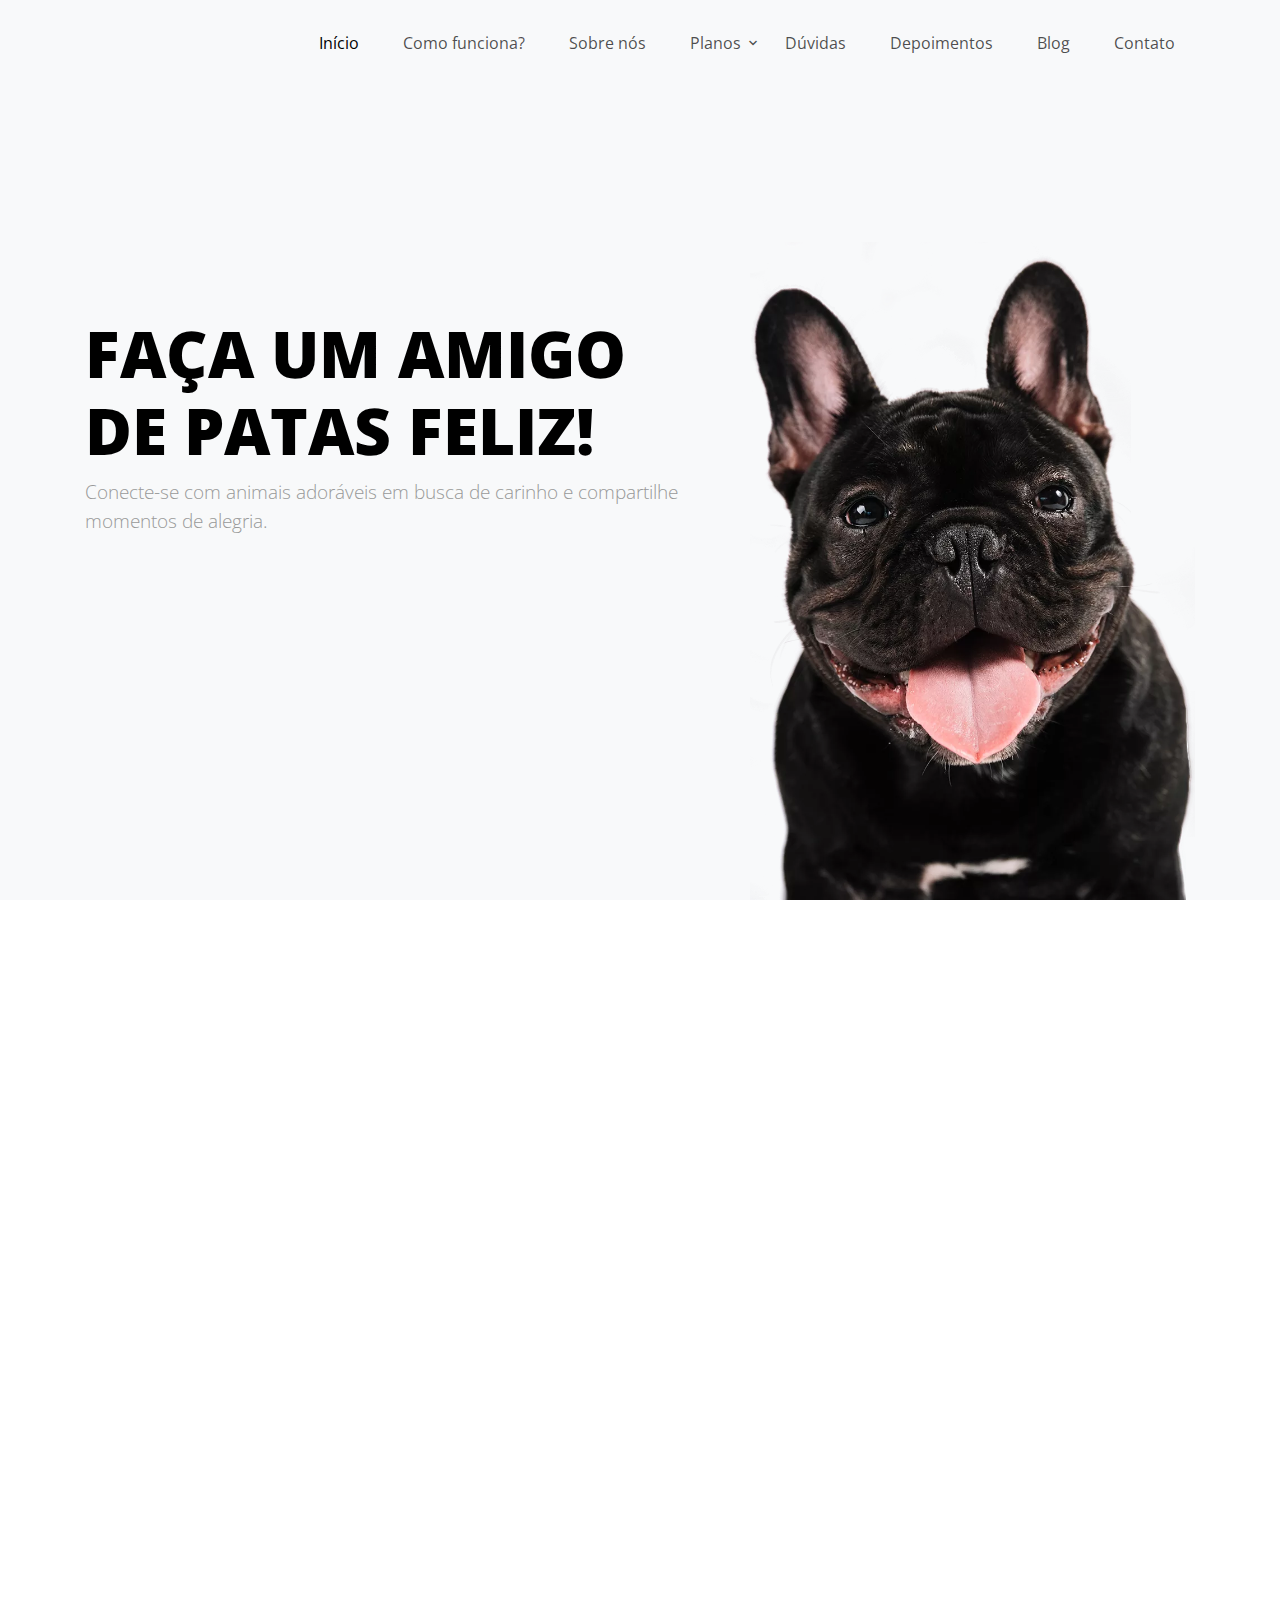
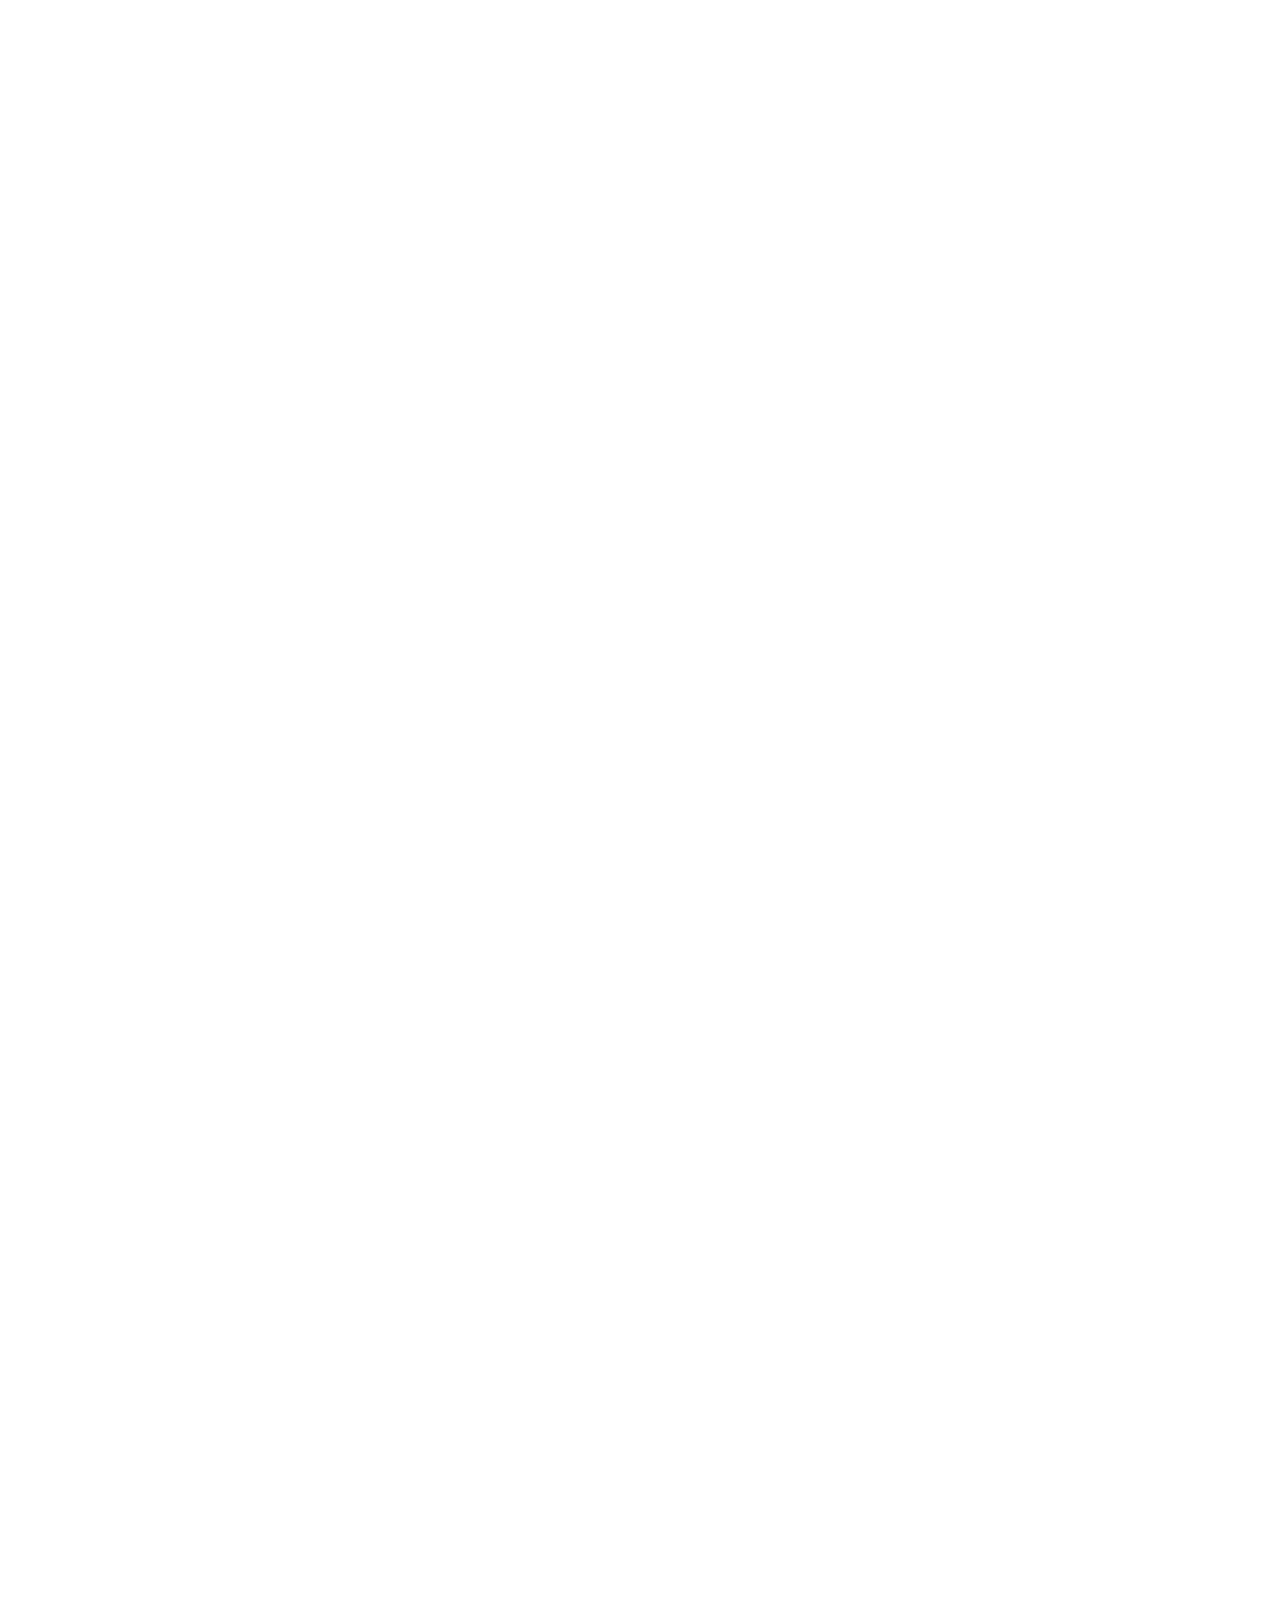
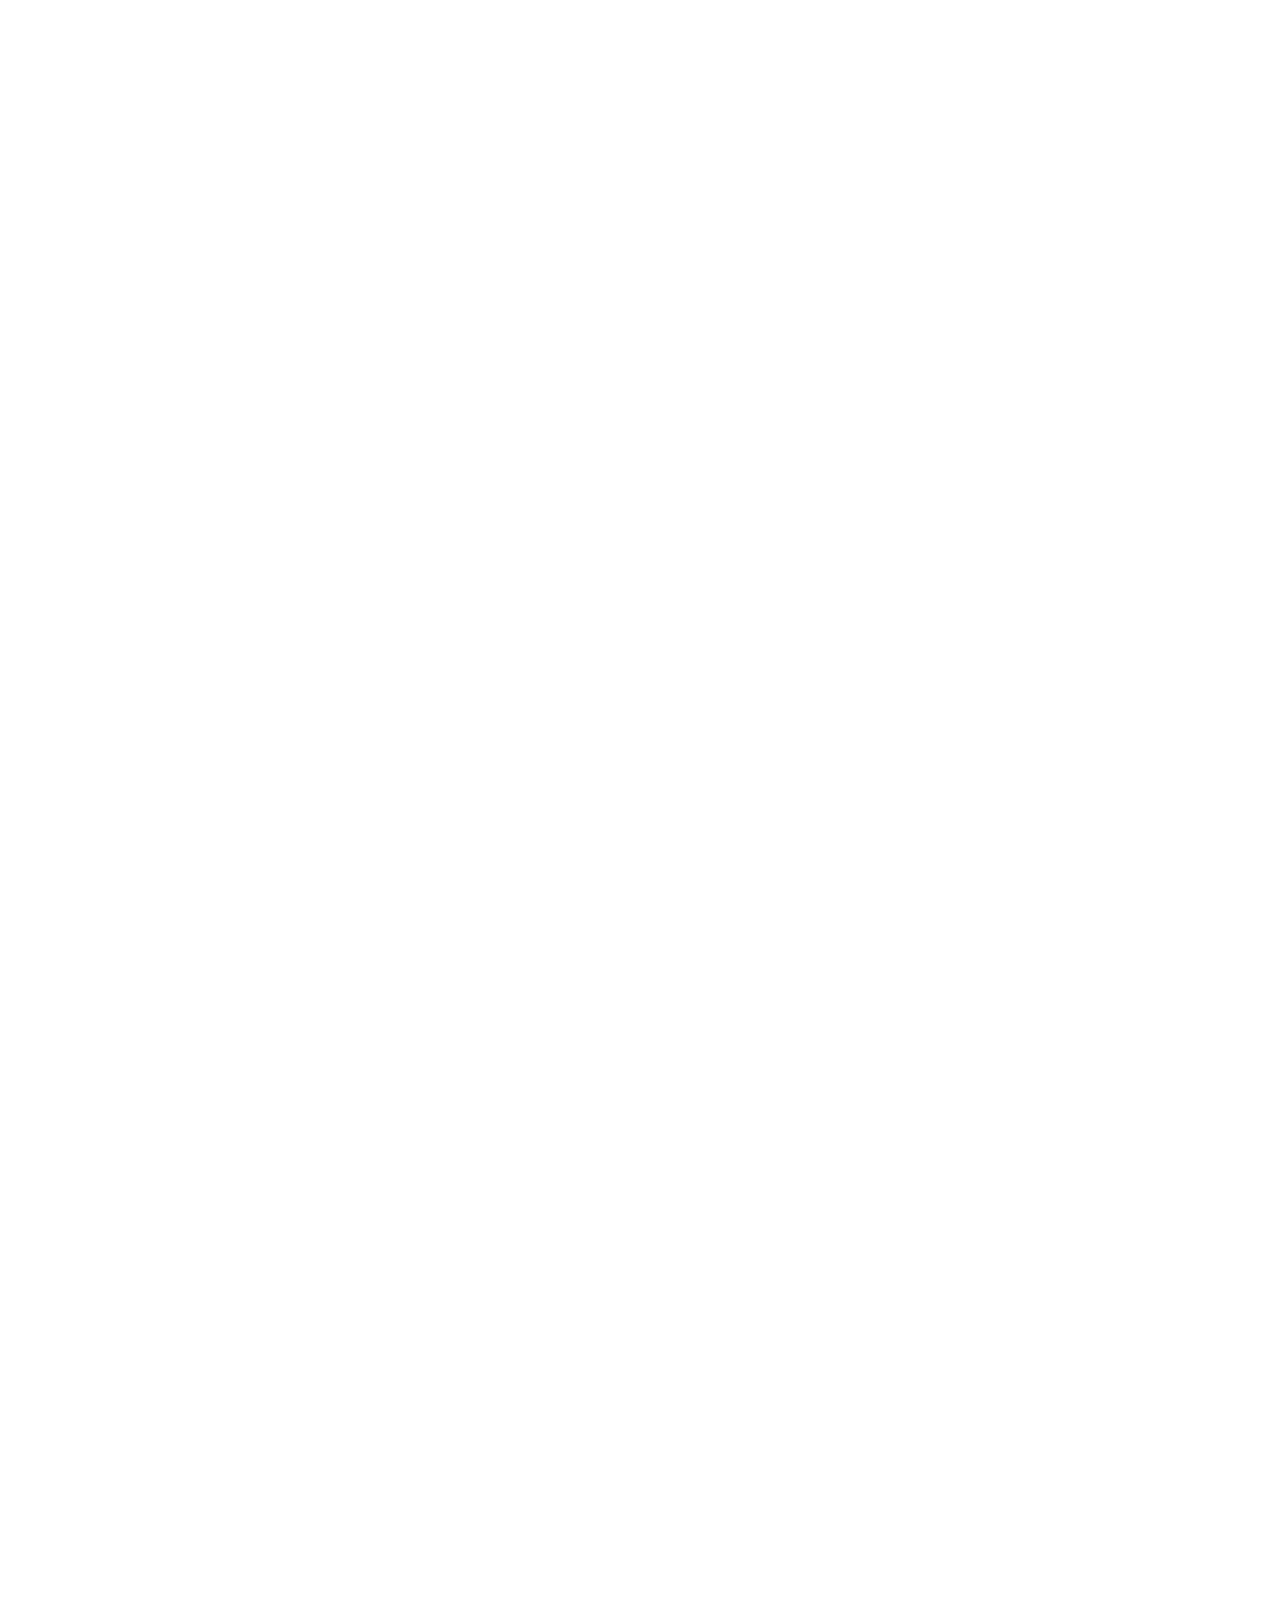
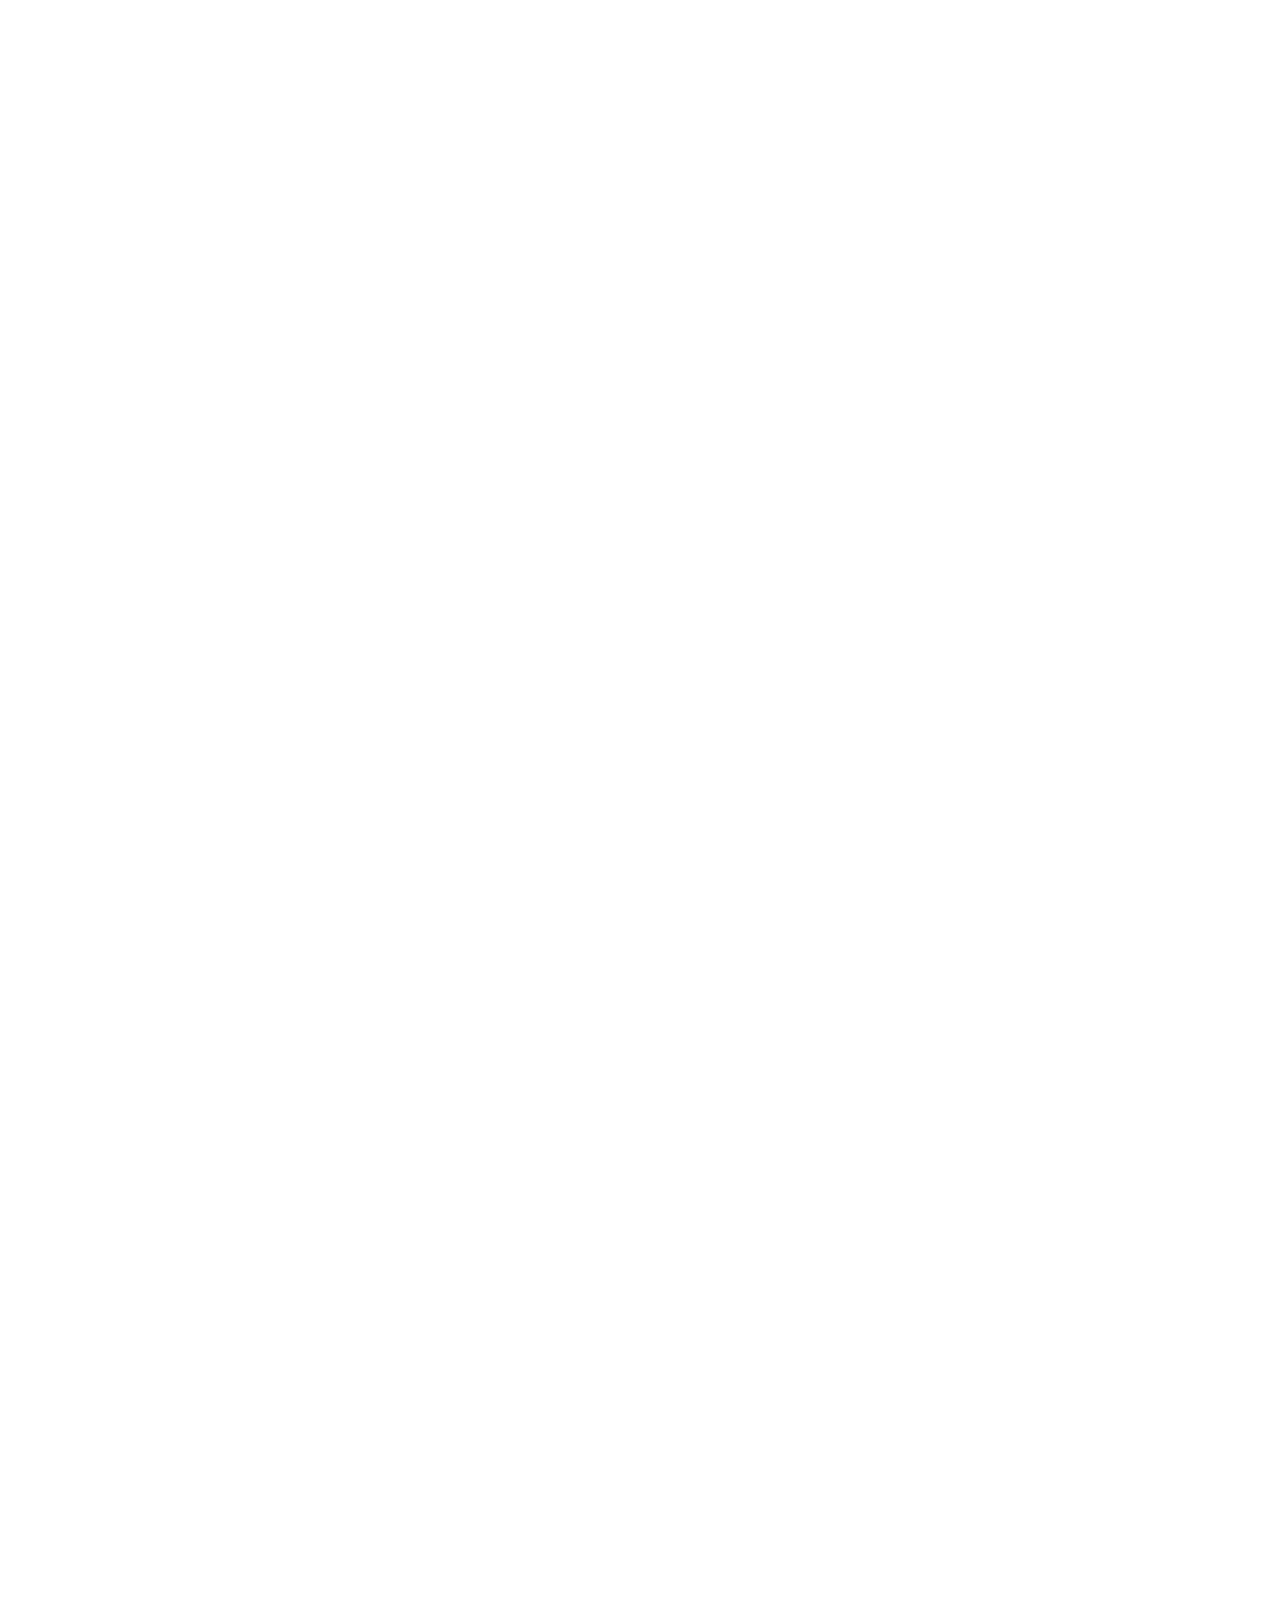
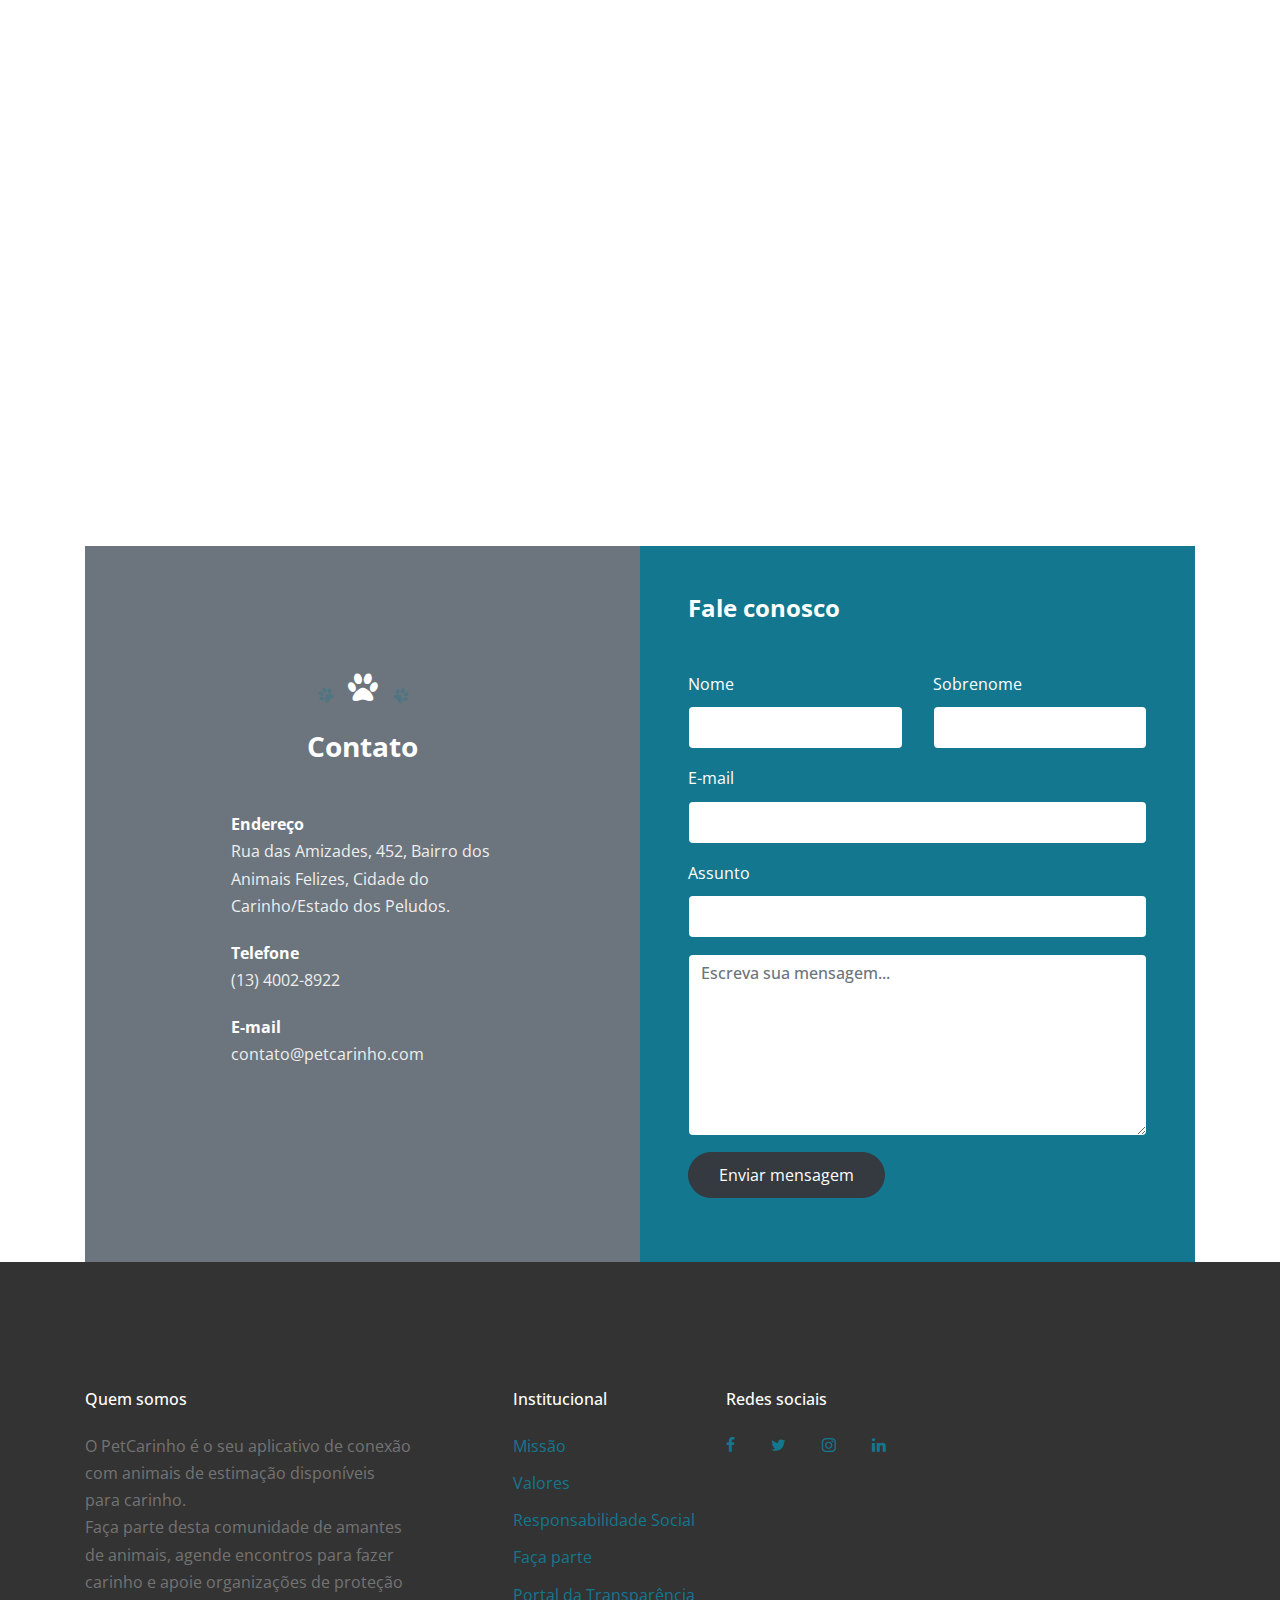
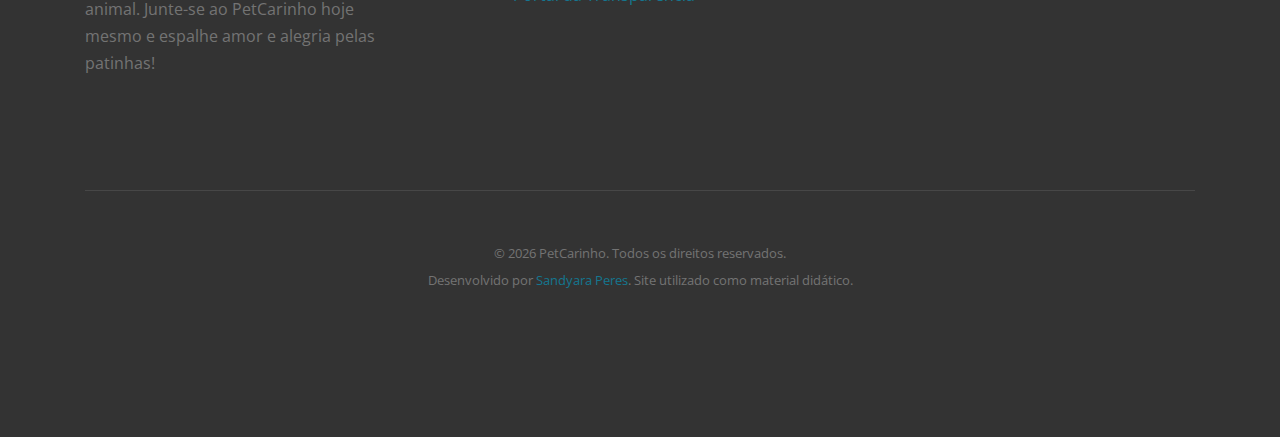
==== commit d538dce5: "Correções - Aula 1" ====
--- a/index.html
+++ b/index.html
@@ -1,17 +1,12 @@
 <!doctype html>
-<html lang="en">
+<html lang="pt-br">
   <head>
-    <title>PetCarente</title>
+    <title>Landing Page | PetCarente</title>
     <script src="https://www.google.com/recaptcha/api.js" async defer></script>
 
     <meta charset="utf-8">
     <meta name="viewport" content="width=device-width, initial-scale=1, shrink-to-fit=no">
-    
-    <meta name="description" content="" />
-    <meta name="keywords" content="" />
-    <meta name="author" content="Free-Template.co" />
-
-    <link rel="shortcut icon" href="paw-icon.png">
+    <link rel="shortcut icon" type="image/x-icon" href="paw-icon.ico">
     
     
     <link href="https://fonts.googleapis.com/css?family=Open+Sans:300,400,500,700,900" rel="stylesheet">
@@ -19,9 +14,11 @@
 
     <link rel="stylesheet" href="css/bootstrap.min.css">
     <link rel="stylesheet" href="css/jquery-ui.css">
+
+    <!-- Não abordar carousel por agora 
     <link rel="stylesheet" href="css/owl.carousel.min.css">
     <link rel="stylesheet" href="css/owl.theme.default.min.css">
-    <link rel="stylesheet" href="css/owl.theme.default.min.css">
+    <link rel="stylesheet" href="css/owl.theme.default.min.css"> -->
 
     <link rel="stylesheet" href="css/jquery.fancybox.min.css">
 
@@ -89,7 +86,7 @@
               <div class="intro-text">
                 <h1>Faça um amigo de patas feliz!</h1>
                 <p class="mb-4">Conecte-se com animais adoráveis em busca de carinho e compartilhe momentos de alegria.</p>
-                <a href='https://play.google.com/store/apps/details?id=com.pet.carinho&hl=pt_BR&gl=US&pcampaignid=pcampaignidMKT-Other-global-all-co-prtnr-py-PartBadge-Mar2515-1'><img alt='Baixar' src='https://play.google.com/intl/en_us/badges/static/images/badges/pt-br_badge_web_generic.png' style="width: 25%;"/></a>
+                <a aria-label="Disponível na GooglePlay" href='https://play.google.com/store/apps/details?id=com.pet.carinho&hl=pt_BR&gl=US&pcampaignid=pcampaignidMKT-Other-global-all-co-prtnr-py-PartBadge-Mar2515-1'><img alt='' src='https://play.google.com/intl/en_us/badges/static/images/badges/pt-br_badge_web_generic.png' style="width: 25%;"/></a>
               </div>
             </div>
             <div class="col-md-5 align-self-end text-center text-md-right">
@@ -106,7 +103,7 @@
               <div class="paws">
                 <span class="icon-paw"></span>
               </div>
-              <h1 class="text-black mb-2">Como a PetCarinho Funciona?</h1>
+              <h2 class="text-black mb-2">Como a PetCarinho Funciona?</h2>
               <p>É simples! Com o PetCarinho, você pode:</p>
             </div>
           </div>
@@ -132,7 +129,7 @@
                     <img src="images/pet_carinho_img_como_funciona_2.png" alt="" class="img-fluid">
                 </div>
                 <div class="col-lg-5 ml-auto align-self-center"  data-aos="fade-right">
-                  <h1 class="text-black">Agendar um encontro para fazer carinho</h1>
+                  <h3 class="text-black">Agendar um encontro para fazer carinho</h3>
                   <p class="mb-4">Faça carinho, brinque e compartilhe momentos felizes com os animais escolhidos. Deixe sua marca positiva na vida deles.</p>
                 </div>
               </div>
@@ -146,7 +143,7 @@
                     <img src="images/pet_carinho_img_como_funciona_3.jpeg" alt="" class="img-fluid">
                 </div>
                 <div class="col-lg-5 mr-auto text-lg-right align-self-center order-lg-1" data-aos="fade-left">
-                  <h1 class="text-black">Compartilhar amor e alegria com um amigo de patas</h1>
+                  <h3 class="text-black">Compartilhar amor e alegria com um amigo de patas</h3>
                   <p class="mb-4">Far far away, behind the word mountains, Separated they live in Bookmarksgrove right at the coast of the Semantics, a large language ocean.</p>
                 </div>
               </div>
@@ -162,7 +159,7 @@
               <div class="paws ml-4">
                 <span class="icon-paw"></span>
               </div>
-              <h1 class="text-black mb-3">Sobre nós</h1>
+              <h2 class="text-black mb-3">Sobre nós</h2>
               <p class="lead">Juntos por uma causa.</p>
               <p class="text-muted mb-4">Estamos comprometidos em fazer a diferença na vida dos animais em necessidade. Trabalhamos em estreita colaboração com diversas Organizações Não Governamentais (ONGs) de proteção animal em todo o país para trazer até você os animais mais adoráveis e carentes. Usando o PetCarinho, você:</p>
               <ul class="list-unstyled ul-paw primary mb-0">
@@ -189,7 +186,7 @@
               <div class="paws">
                 <span class="icon-paw"></span>
               </div>
-              <h1 class="mb-2 text-black heading">Planos</h1>
+              <h2 class="mb-2 text-black heading">Planos</h2>
               <p>Com os nossos planos de carinho, você pode fazer a diferença na vida dos animais todos os dias. Escolha o seu plano e comece a espalhar amor e alegria para nossos amigos de patas.</p>
             </div>
           </div>
@@ -198,7 +195,7 @@
               
   
               <div id="diaria" class="pricing">
-                <h5 class="text-center text-white text-uppercase">Um dia de carinho</h6>
+                <h3 class="text-center text-white text-uppercase">Um dia de carinho</h3>
                 <div class="price text-center mb-4 ">
                   <span><span>R$5</span> por diária</span>
                 </div>
@@ -209,7 +206,7 @@
                   <li>Sinta-se bem por contribuir diariamente para a causa do bem-estar animal.</li>
                 </ul>
                 <p class="text-center">
-                  <a href="#" class="btn bg-dark btn-secondary">Contratar Plano</a>
+                  <a href="#" class="btn text-white bg-dark btn-secondary">Contratar Plano</a>
                 </p>
               </div>
   
@@ -227,13 +224,13 @@
                   <li>Atualizações reguladores sobre o impacto do seu apoio nas ONGs parceiras.</li>
                 </ul>
                 <p class="text-center">
-                  <a href="#" class="btn btn-primary">Contratar Plano</a>
+                  <a href="#" class="btn text-white btn-primary">Contratar Plano</a>
                 </p>
               </div>
             </div>
             <div class="col-12 col-sm-6 col-md-6 col-lg-4 bg-primary  p-3 p-md-5" data-aos="fade-up" data-aos-delay="200">
               <div id="anual" class="pricing">
-                <h4 class="text-center text-white text-uppercase">Herói Peludo Anual</h4>
+                <h3 class="text-center text-white text-uppercase">Herói Peludo Anual</h3>
                 <div class="price text-center mb-4 ">
                   <span><span>R$200</span> ao ano</span>
                 </div>
@@ -244,7 +241,7 @@
                   <li>Certificado de Herói Peludo para exibir o seu compromisso com os animais.</li>
                 </ul>
                 <p class="text-center">
-                  <a href="#" class="btn bg-dark btn-secondary">Contratar Plano</a>
+                  <a href="#" class="btn text-white bg-dark btn-secondary">Contratar Plano</a>
                 </p>
               </div>
             </div>
@@ -259,7 +256,7 @@
               <div class="paws">
                 <span class="icon-paw"></span>
               </div>
-              <h1 class="text-black mb-2">Dúvidas Comuns</h1>
+              <h2 class="text-black mb-2">Dúvidas Comuns</h2>
               <p>Encontre respostas para suas dúvidas sobre fazer carinho e apoiar a causa animal.</p>
             </div>
           </div>
@@ -280,7 +277,7 @@
               </div> <!-- .accordion-item -->
   
               <div class="accordion-item">
-                <h3 class="mb-0 heading">
+                <h2 class="mb-0 heading">
                   <a class="btn-block" data-toggle="collapse" href="#collapseSix">Posso escolher o tipo de animal que desejo fazer carinho?<span class="icon"></span></a>
                 </h3>
                 <div id="collapseSix" class="collapse" data-parent="#accordion">
--- a/css/style.css
+++ b/css/style.css
@@ -21,7 +21,11 @@
   transition: .3s all ease; 
   text-decoration: none; 
   color: #137790 !important;
-  outline: none;}
+}
+
+a:hover{
+  background-color: #13779020
+}
 
 h1, h2, h3, h4, h5,
 .h1, .h2, .h3, .h4, .h5 {
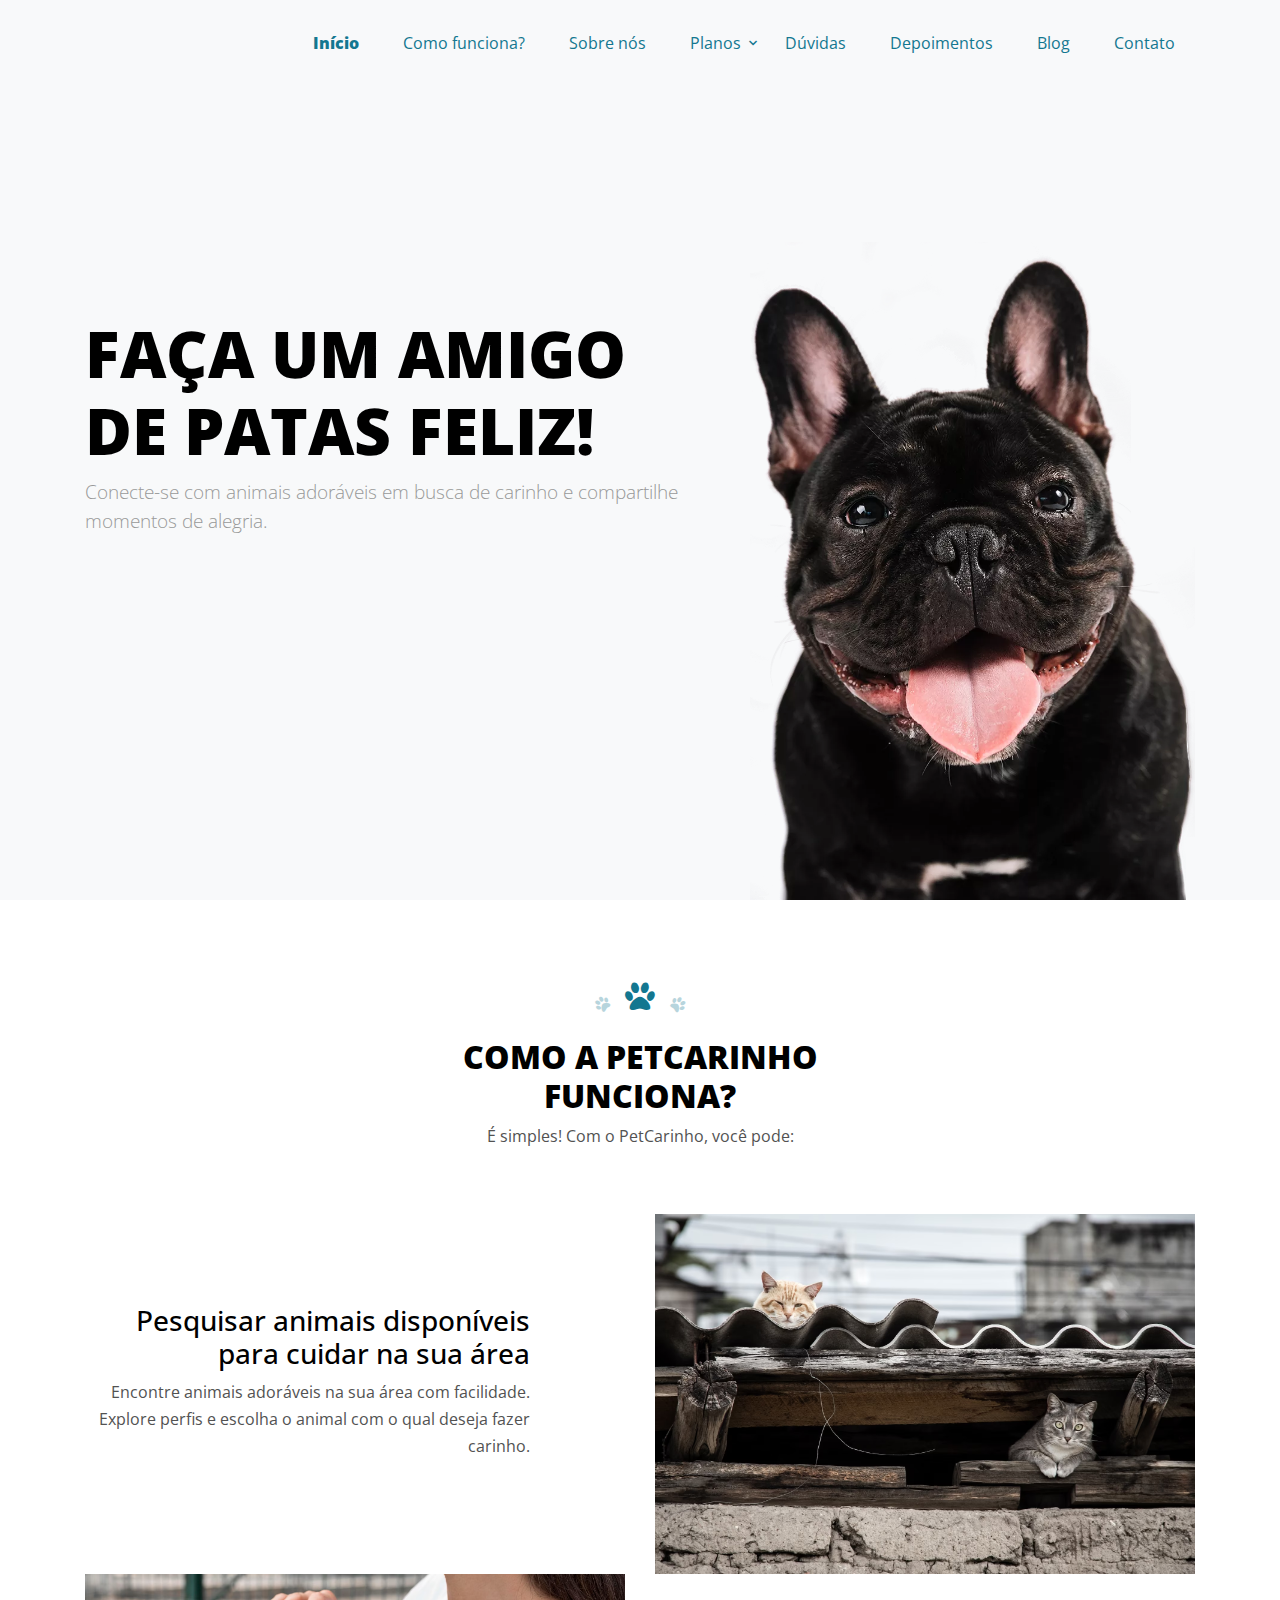
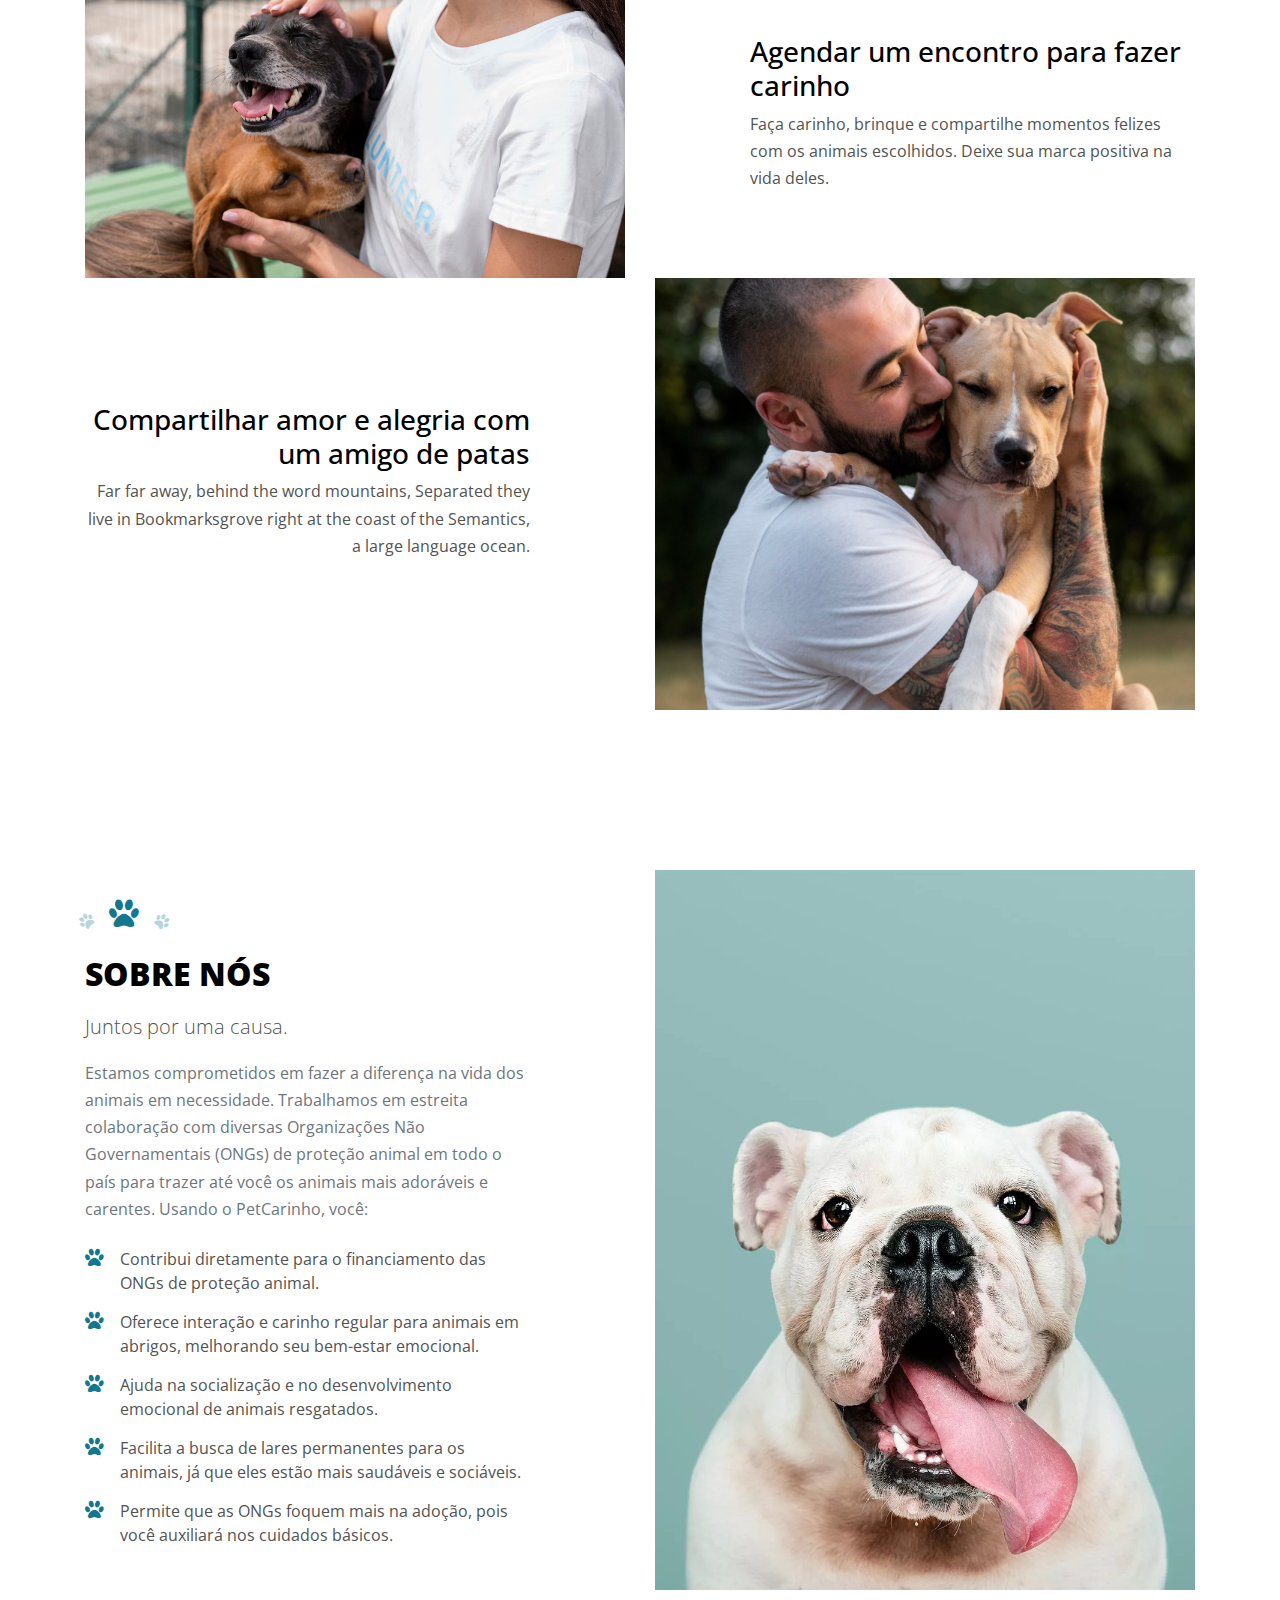
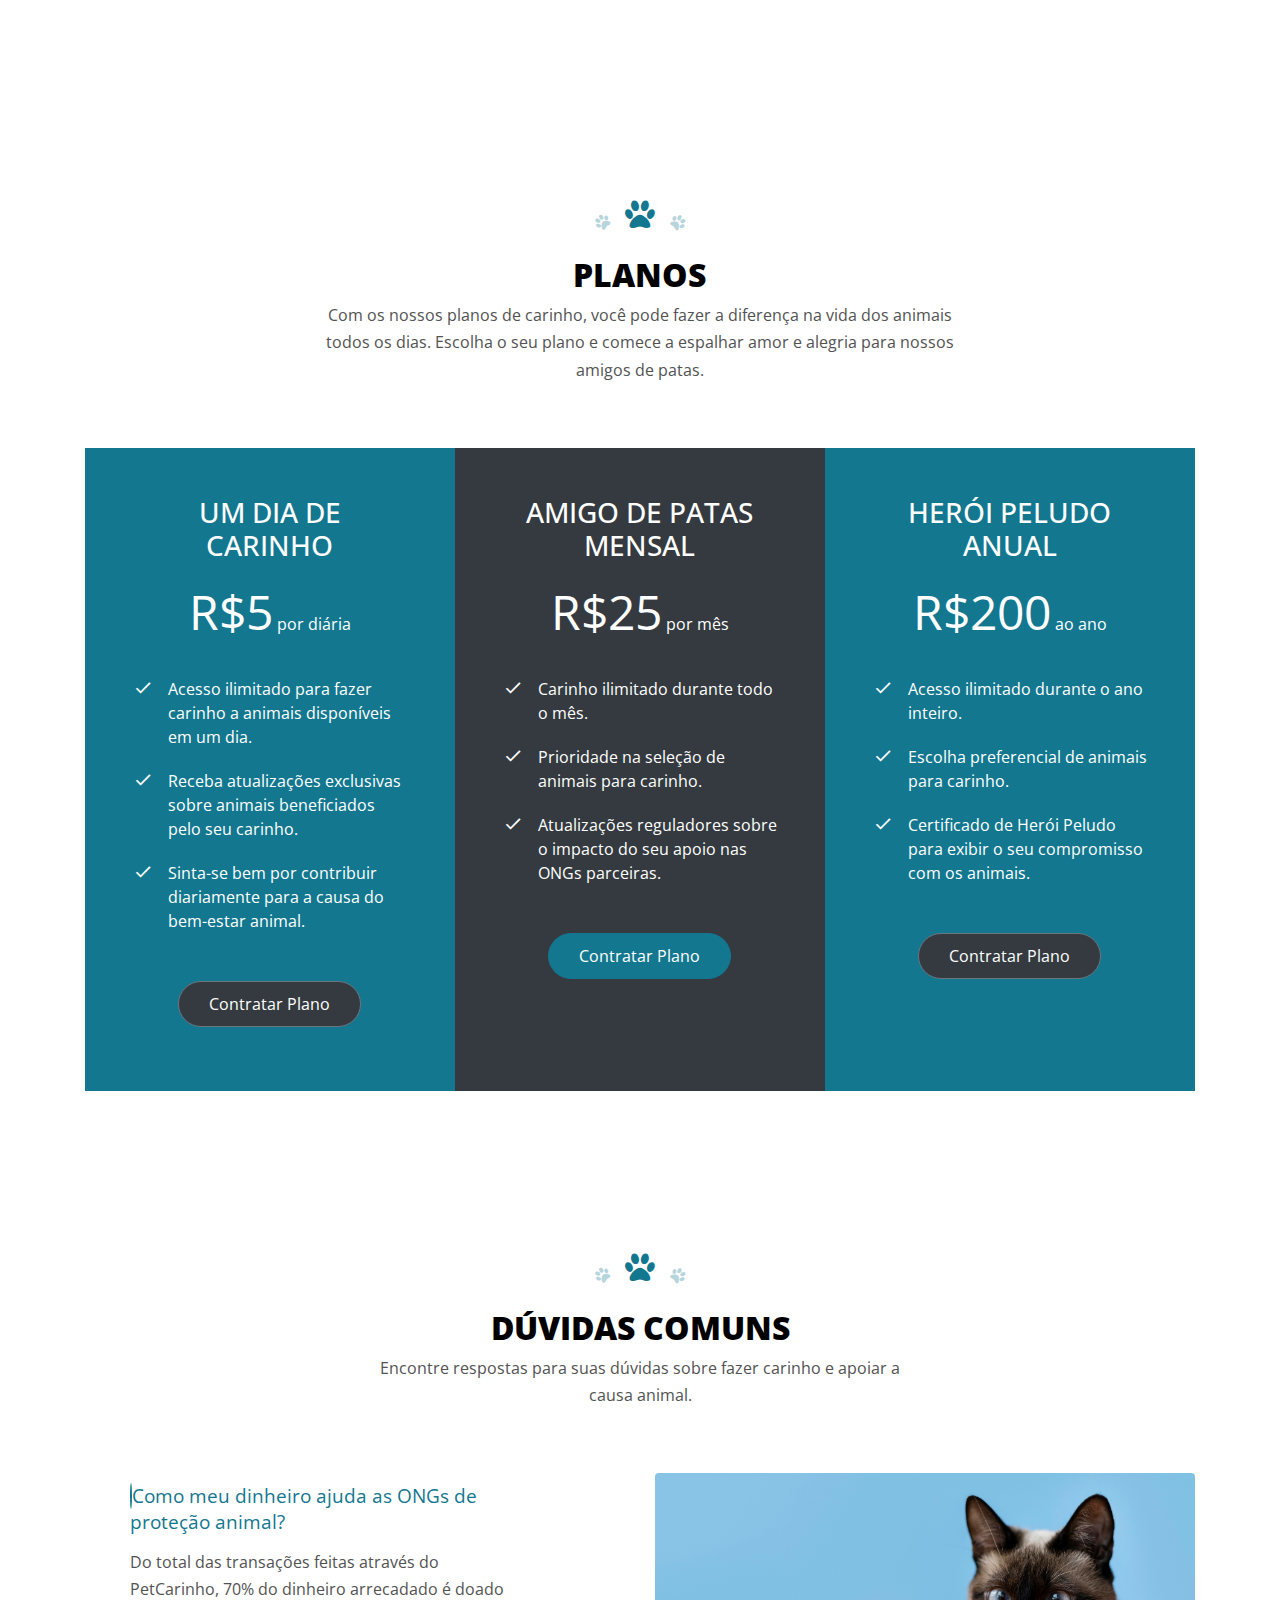
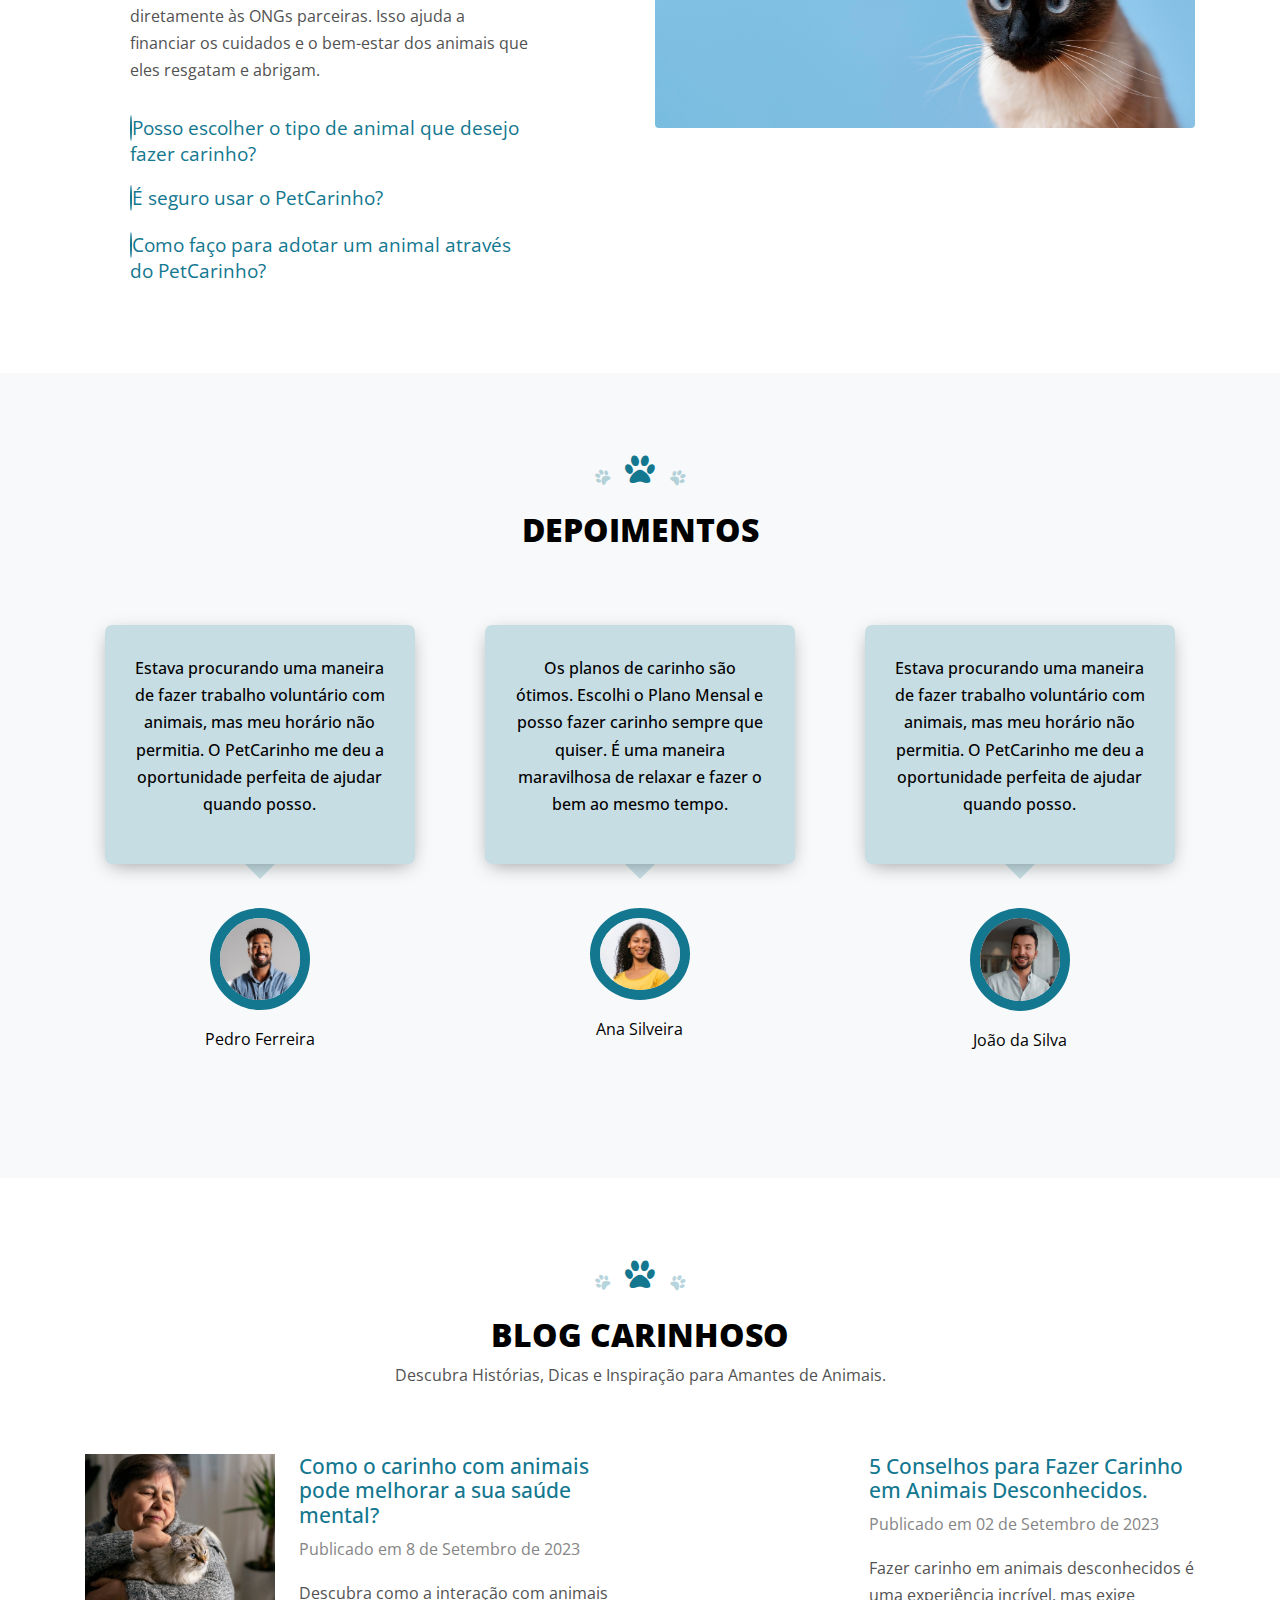
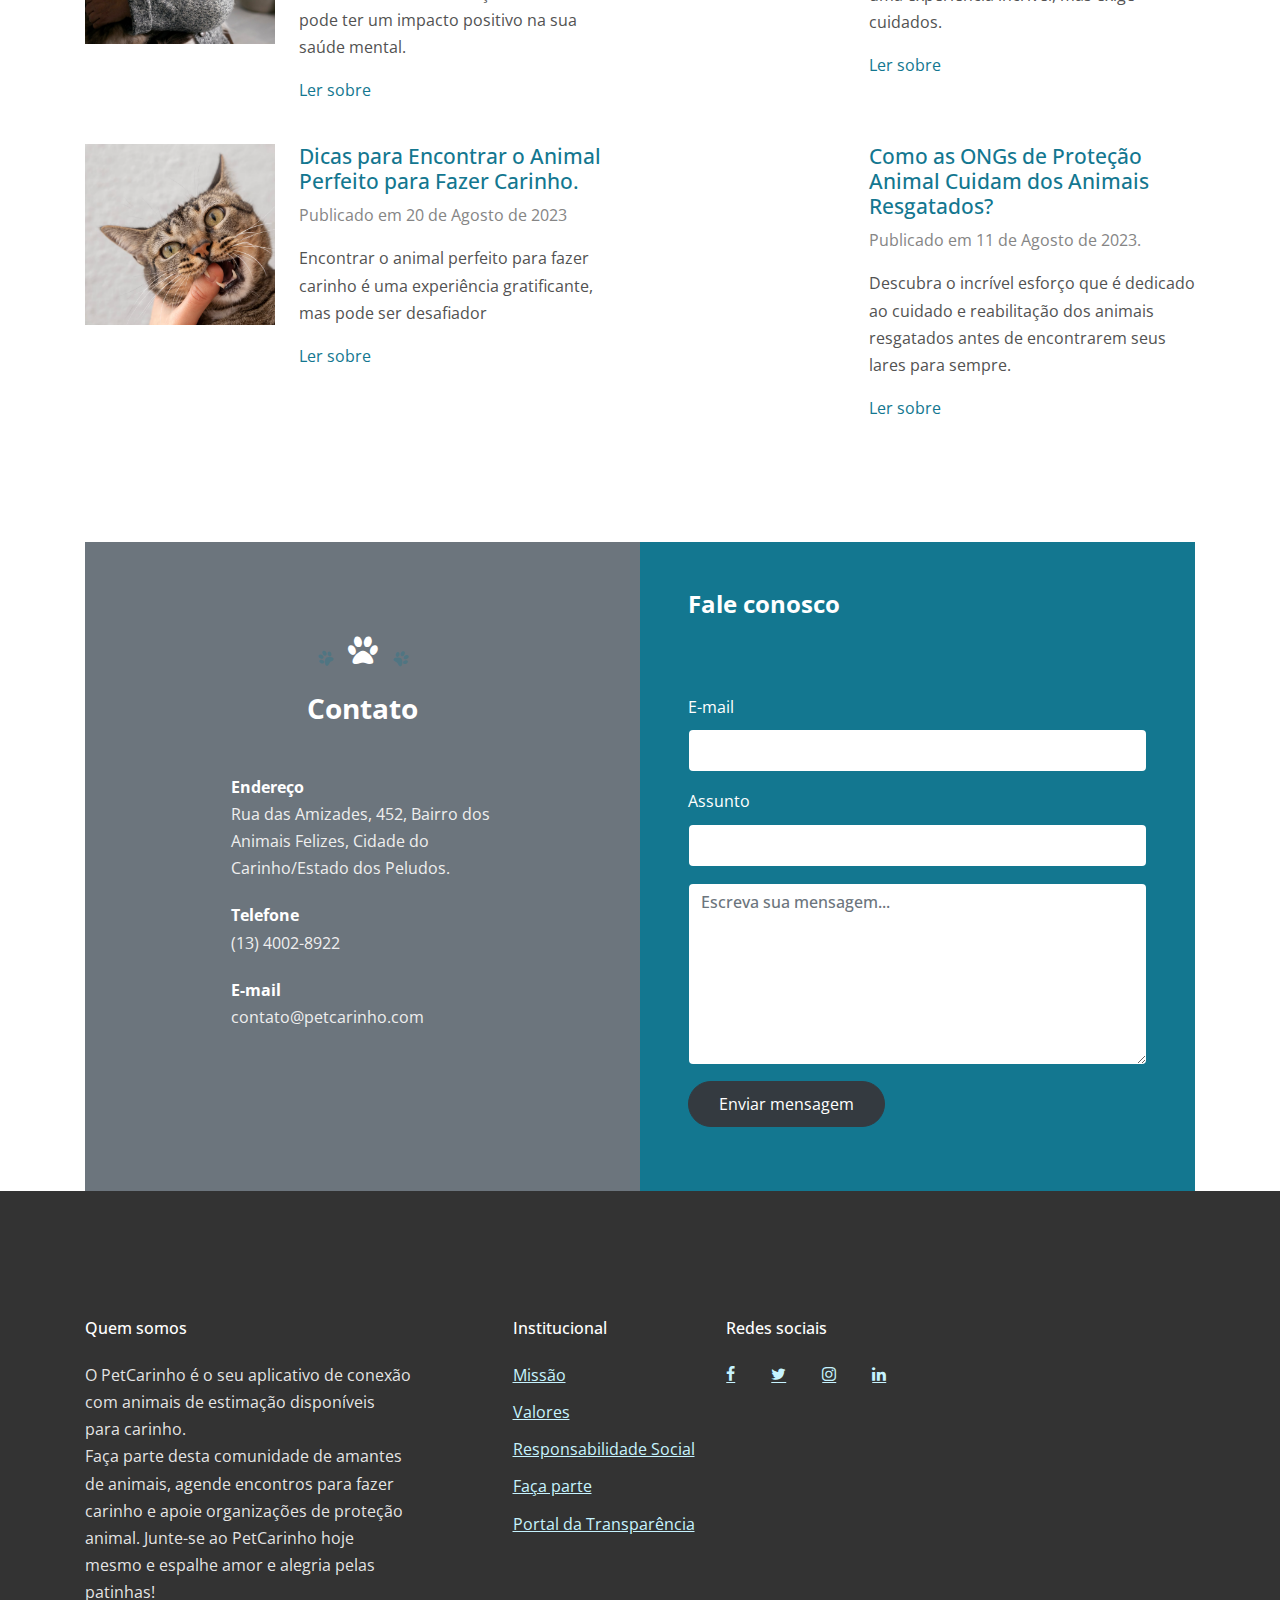
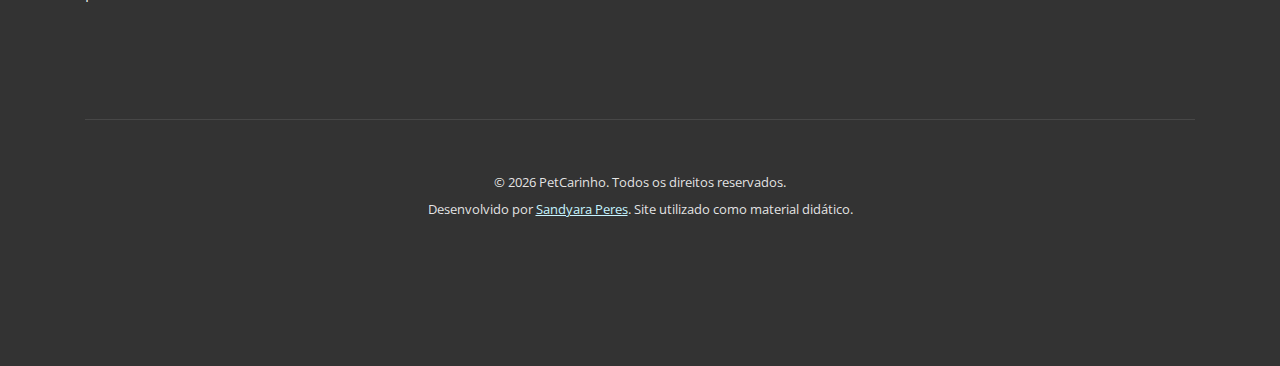
==== commit b522a7c6: "Preparando para Aula 2" ====
--- a/index.html
+++ b/index.html
@@ -324,11 +324,11 @@
               <div class="paws">
                 <span class="icon-paw"></span>
               </div>
-              <h1 class="text-black mb-2">Depoimentos</h1>
-            </div>
-          </div>
-          <div>
-            <div class="row">
+              <h2 class="text-black mb-2">Depoimentos</h2>
+            </div>
+          </div>
+
+            <div class="row" role="list">
   
               <div class="col-lg-4">
                 <div class="block-testimony-1 text-center">
@@ -338,11 +338,10 @@
                   </blockquote>
   
                   <figure>
-                    <img src="images/pet_carinho_img_depoimento_1.png" alt="Image" class="img-fluid rounded-circle mx-auto">
+                    <img src="images/pet_carinho_img_depoimento_1.png" alt="" class="img-fluid rounded-circle mx-auto">
                   </figure>
-                  <h3 class="font-size-20 mb-4 text-black">Pedro Ferreira</h3>
-  
-                  
+                  <p class="font-size-20 mb-4 text-black" id="depo1" aria-hidden="true">Pedro Ferreira</p>
+                
                 </div>
               </div>
   
@@ -354,9 +353,9 @@
                   </blockquote>
   
                   <figure>
-                    <img src="images/pet_carinho_img_depoimento_2.png" alt="Image" class="img-fluid rounded-circle mx-auto">
+                    <img src="images/pet_carinho_img_depoimento_2.png" alt="" class="img-fluid rounded-circle mx-auto">
                   </figure>
-                  <h3 class="font-size-20 text-black">Ana Silveira</h3>
+                  <p class="font-size-20 text-black" id="depo2">Ana Silveira</p>
                 </div>
               </div>
   
@@ -368,16 +367,16 @@
                   </blockquote>
   
                   <figure>
-                    <img src="images/pet_carinho_img_depoimento_3.png" alt="Image" class="img-fluid rounded-circle mx-auto">
+                    <img src="images/pet_carinho_img_depoimento_3.png" alt="" class="img-fluid rounded-circle mx-auto">
                   </figure>
-                  <h3 class="font-size-20 mb-4 text-black">João da Silva</h3>
+                  <p class="font-size-20 mb-4 text-black" id="depo3">João da Silva</p>
   
                   
                 </div>
               </div>
   
           </div>
-        </div>
+
       </section>
   
       <section id="blog" class="site-section">
@@ -482,17 +481,8 @@
                 
                 <h2 class="h4 mb-5 heading text-white font-weight-bold">Fale conosco</h2> 
   
-                <div class="row form-group">
-                  <div class="col-md-6 mb-3 mb-md-0">
-                    <label>Nome</label>
-                    <input type="text" id="fname" class="form-control">
-                  </div>
-                  <div class="col-md-6">
-                    <label>Sobrenome</label>
-                    <input type="text" id="lname" class="form-control">
-                  </div>
-                </div>
-  
+                <output id="feedback" role="alert" aria-live="assertive" tabindex="0" class="error"></output>
+
                 <div class="row form-group">
                   
                   <div class="col-md-12">
@@ -505,7 +495,7 @@
                   
                   <div class="col-md-12">
                     <label>Assunto</label> 
-                    <input type="subject" id="subject" class="form-control">
+                    <input id="subject" type="subject" class="form-control">
                   </div>
                 </div>
   
@@ -514,21 +504,12 @@
                     <textarea name="message" id="message" cols="30" rows="7" class="form-control" placeholder="Escreva sua mensagem..."></textarea>
                   </div>
                 </div>
-  
-  
-                <!-- <div class="row form-group">
-                  <div class="col-md-12">
-                    <div class="g-recaptcha" data-sitekey="6LfSmj0oAAAAAHaj9EpmDkKuG64lAPlGHimWWuSx"></div>
-                  </div>
-                </div> -->
-  
-  
+
                 <div class="row form-group">
                   <div class="col-md-12">
-                    <input type="submit" value="Enviar mensagem" class="btn btn-dark btn-md text-white">
-                  </div>
-                </div>
-  
+                    <button id="formButton" type="submit" class="btn btn-dark btn-md text-white">Enviar mensagem</button>
+                  </div>
+                </div>
     
               </form>
             </div>
@@ -559,10 +540,10 @@
               </div>
               <div class="col-md-3">
                 <h2 class="footer-heading mb-4">Redes sociais</h2>
-                <a href="#" class="pl-0 pr-3"><span class="icon-facebook"></span></a>
-                <a href="#" class="pl-3 pr-3"><span class="icon-twitter"></span></a>
-                <a href="#" class="pl-3 pr-3"><span class="icon-instagram"></span></a>
-                <a href="#" class="pl-3 pr-3"><span class="icon-linkedin"></span></a>
+                <a href="#" class="pl-0 pr-3" aria-label="Facebook"><span class="icon-facebook"></span></a>
+                <a href="#" class="pl-3 pr-3" aria-label="Twitter"><span class="icon-twitter"></span></a>
+                <a href="#" class="pl-3 pr-3" aria-label="Instagram"><span class="icon-instagram"></span></a>
+                <a href="#" class="pl-3 pr-3" aria-label="LinkedIn"><span class="icon-linkedin"></span></a>
               </div>
             </div>
           </div>
@@ -592,6 +573,7 @@
   <script src="js/jquery.fancybox.min.js"></script>
   <script src="js/jquery.sticky.js"></script>
   <script src="js/isotope.pkgd.min.js"></script>
+  <script src="js/form.js"></script>
 
   
   <script src="js/main.js"></script>
--- a/css/style.css
+++ b/css/style.css
@@ -71,9 +71,8 @@
   border-radius: 30px;
   padding: 10px 30px; }
   .btn:hover, .btn:active, .btn:focus {
-    outline: none;
-    -webkit-box-shadow: none !important;
-    box-shadow: none !important; }
+    outline: 5px auto -webkit-focus-ring-color;}
+    
   .btn.btn-primary {
     background: #137790;
     border-color: #137790;
@@ -98,8 +97,6 @@
   font-weight: 500 !important;
   font-family: "Open Sans", -apple-system, BlinkMacSystemFont, "Segoe UI", Roboto, "Helvetica Neue", Arial, "Noto Sans", sans-serif, "Apple Color Emoji", "Segoe UI Emoji", "Segoe UI Symbol", "Noto Color Emoji"; }
 
-  .form-control:active, .form-control:focus {
-    outline: 5px auto -webkit-focus-ring-color; }
     
   .form-control:hover, .form-control:active, .form-control:focus {
     -webkit-box-shadow: none !important;
@@ -134,13 +131,14 @@
   .site-footer .border-top {
     border-top: 1px solid rgba(255, 255, 255, 0.1) !important; }
   .site-footer p {
-    color: #737373; }
+    color: #ffffffdf; }
   .site-footer h2, .site-footer h3, .site-footer h4, .site-footer h5 {
     color: #fff; }
   .site-footer a {
-    color: #999999; }
+    color: #c6f3ff !important;
+  text-decoration: underline;}
     .site-footer a:hover {
-      color: white; }
+      background-color: rgba(170, 241, 255, 0.331); }
   .site-footer ul li {
     margin-bottom: 10px; }
   .site-footer .footer-heading {
@@ -292,7 +290,8 @@
     .site-navbar .site-navigation .site-menu .active {
       color: #137790;
       display: inline-block;
-      padding: 5px 20px; }
+      padding: 5px 20px;
+      font-weight: 900; }
     .site-navbar .site-navigation .site-menu a {
       text-decoration: none !important;
       display: inline-block; }
@@ -304,7 +303,8 @@
         display: inline-block;
         text-decoration: none !important; }
         .site-navbar .site-navigation .site-menu > li > a:hover {
-          color: #137790; }
+          color: #137790;
+          font-weight: 600; }
     .site-navbar .site-navigation .site-menu .has-children {
       position: relative; }
       .site-navbar .site-navigation .site-menu .has-children > a {
@@ -360,7 +360,9 @@
           transition: 0s all;
           color: #000; }
         .site-navbar .site-navigation .site-menu .has-children .dropdown .active {
-          color: #137790 !important; }
+          color: #137790 !important;
+          font-size: bold !important;
+         }
         .site-navbar .site-navigation .site-menu .has-children .dropdown > li {
           list-style: none;
           padding: 0;
@@ -381,7 +383,8 @@
       .site-navbar .site-navigation .site-menu .has-children:hover > a, .site-navbar .site-navigation .site-menu .has-children:focus > a, .site-navbar .site-navigation .site-menu .has-children:active > a {
         color: #137790; }
       .site-navbar .site-navigation .site-menu .has-children:hover, .site-navbar .site-navigation .site-menu .has-children:focus, .site-navbar .site-navigation .site-menu .has-children:active {
-        cursor: pointer; }
+        cursor: pointer;
+      }
         .site-navbar .site-navigation .site-menu .has-children:hover > .dropdown, .site-navbar .site-navigation .site-menu .has-children:focus > .dropdown, .site-navbar .site-navigation .site-menu .has-children:active > .dropdown {
           -webkit-transition-delay: 0s;
           -o-transition-delay: 0s;
@@ -462,7 +465,9 @@
       position: relative;
       display: block; }
       .site-mobile-menu .site-nav-wrap li .active {
-        color: #137790; }
+        color: #137790;
+        font-size: bold !important;
+      }
     .site-mobile-menu .site-nav-wrap .arrow-collapse {
       position: absolute;
       right: 0px;
@@ -2054,3 +2059,16 @@
     z-index: 4;
     -webkit-box-shadow: 0 4px 40px -4px rgba(0, 0, 0, 0.4);
     box-shadow: 0 4px 40px -4px rgba(0, 0, 0, 0.4); }
+
+  output {
+      background-color: #731212;
+      outline: #fff;
+      color: #fff;
+      padding: 1rem;
+      font-weight: 700;
+      line-height: 1.5;
+    }
+
+    output:empty{
+      padding: 0;
+    }
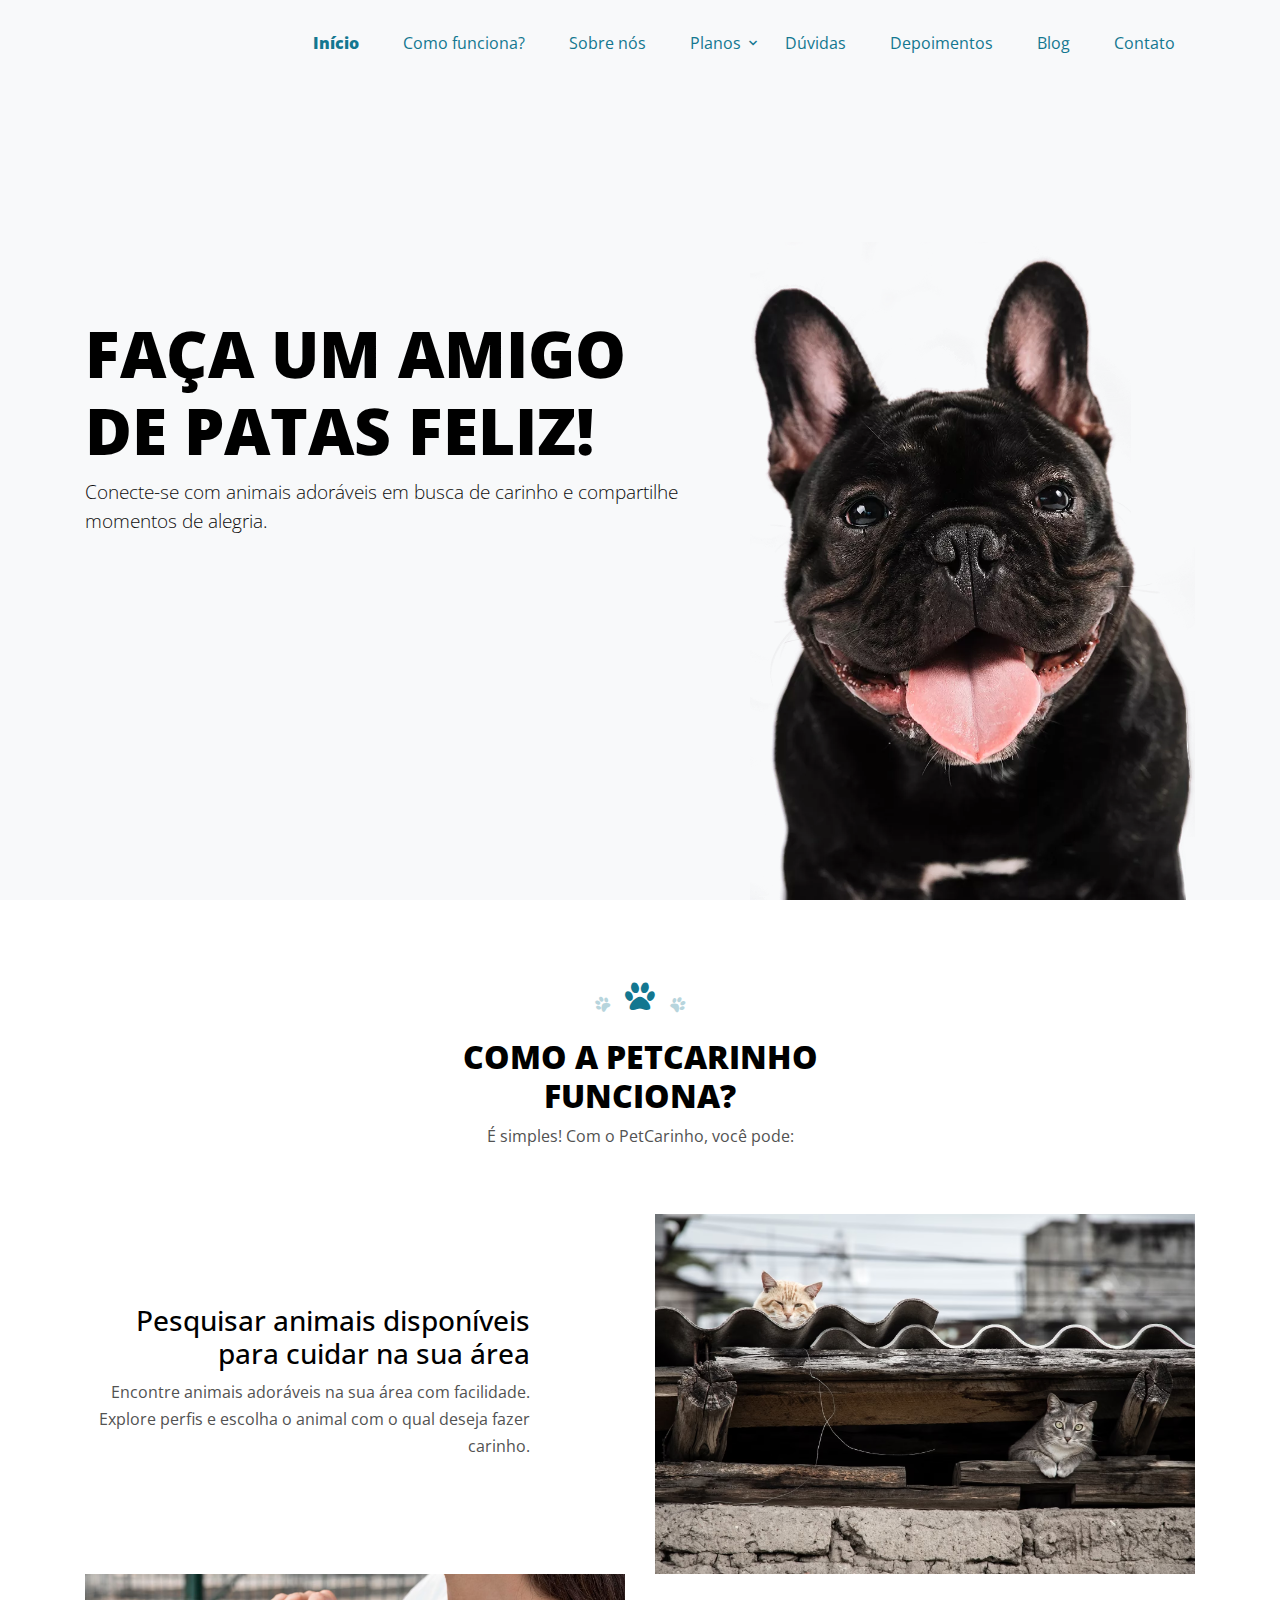
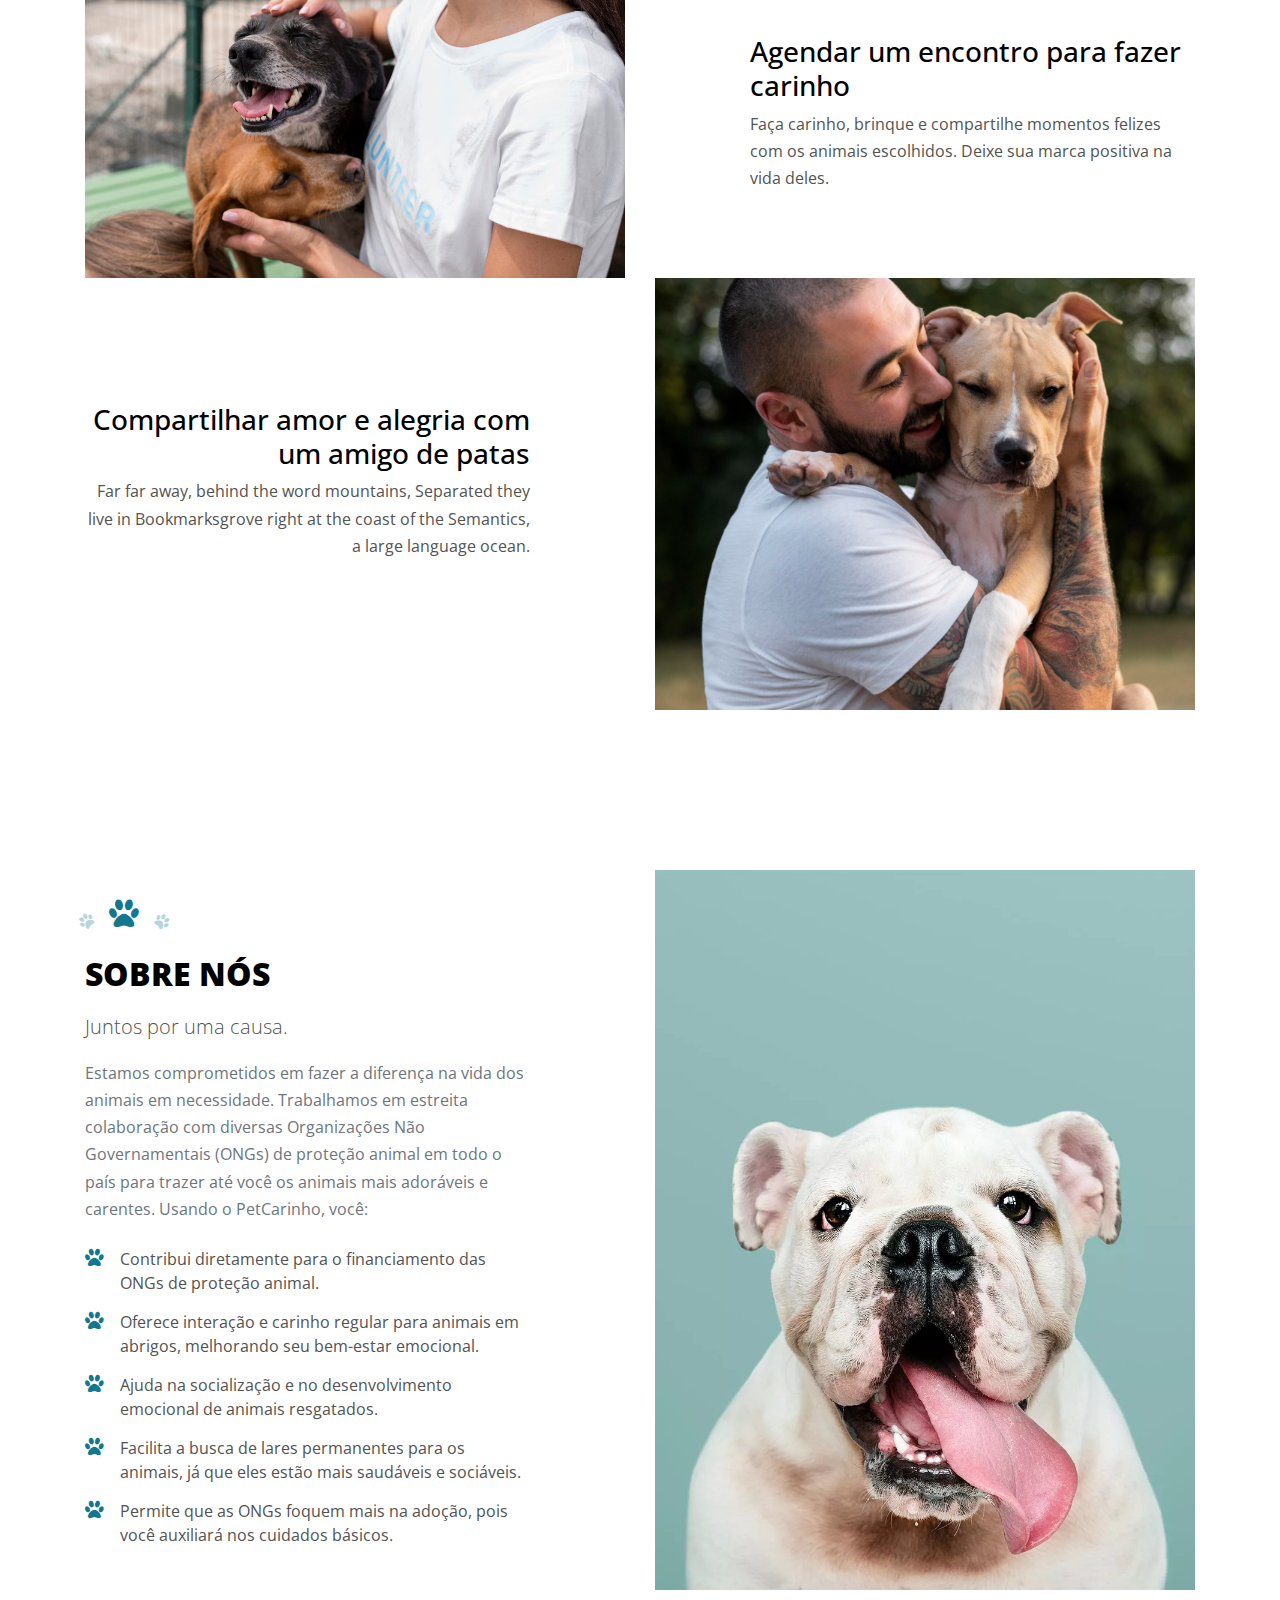
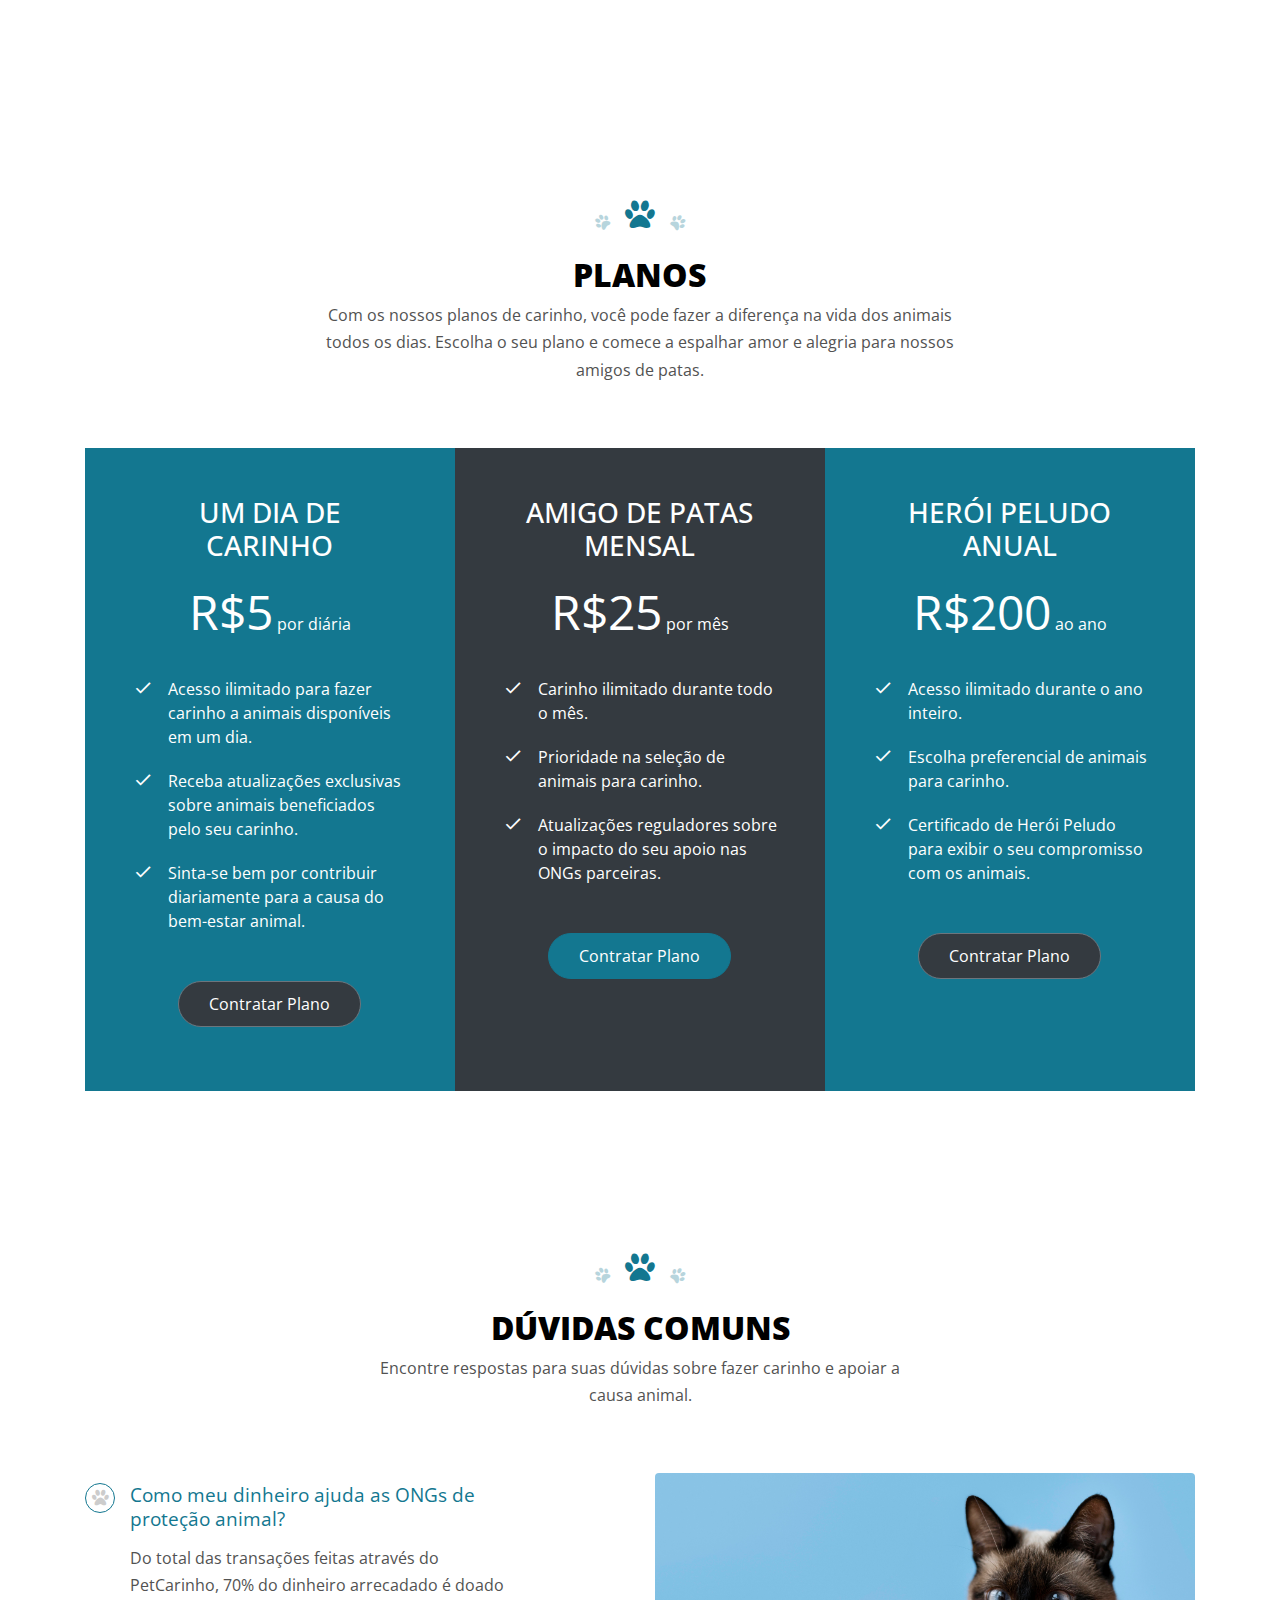
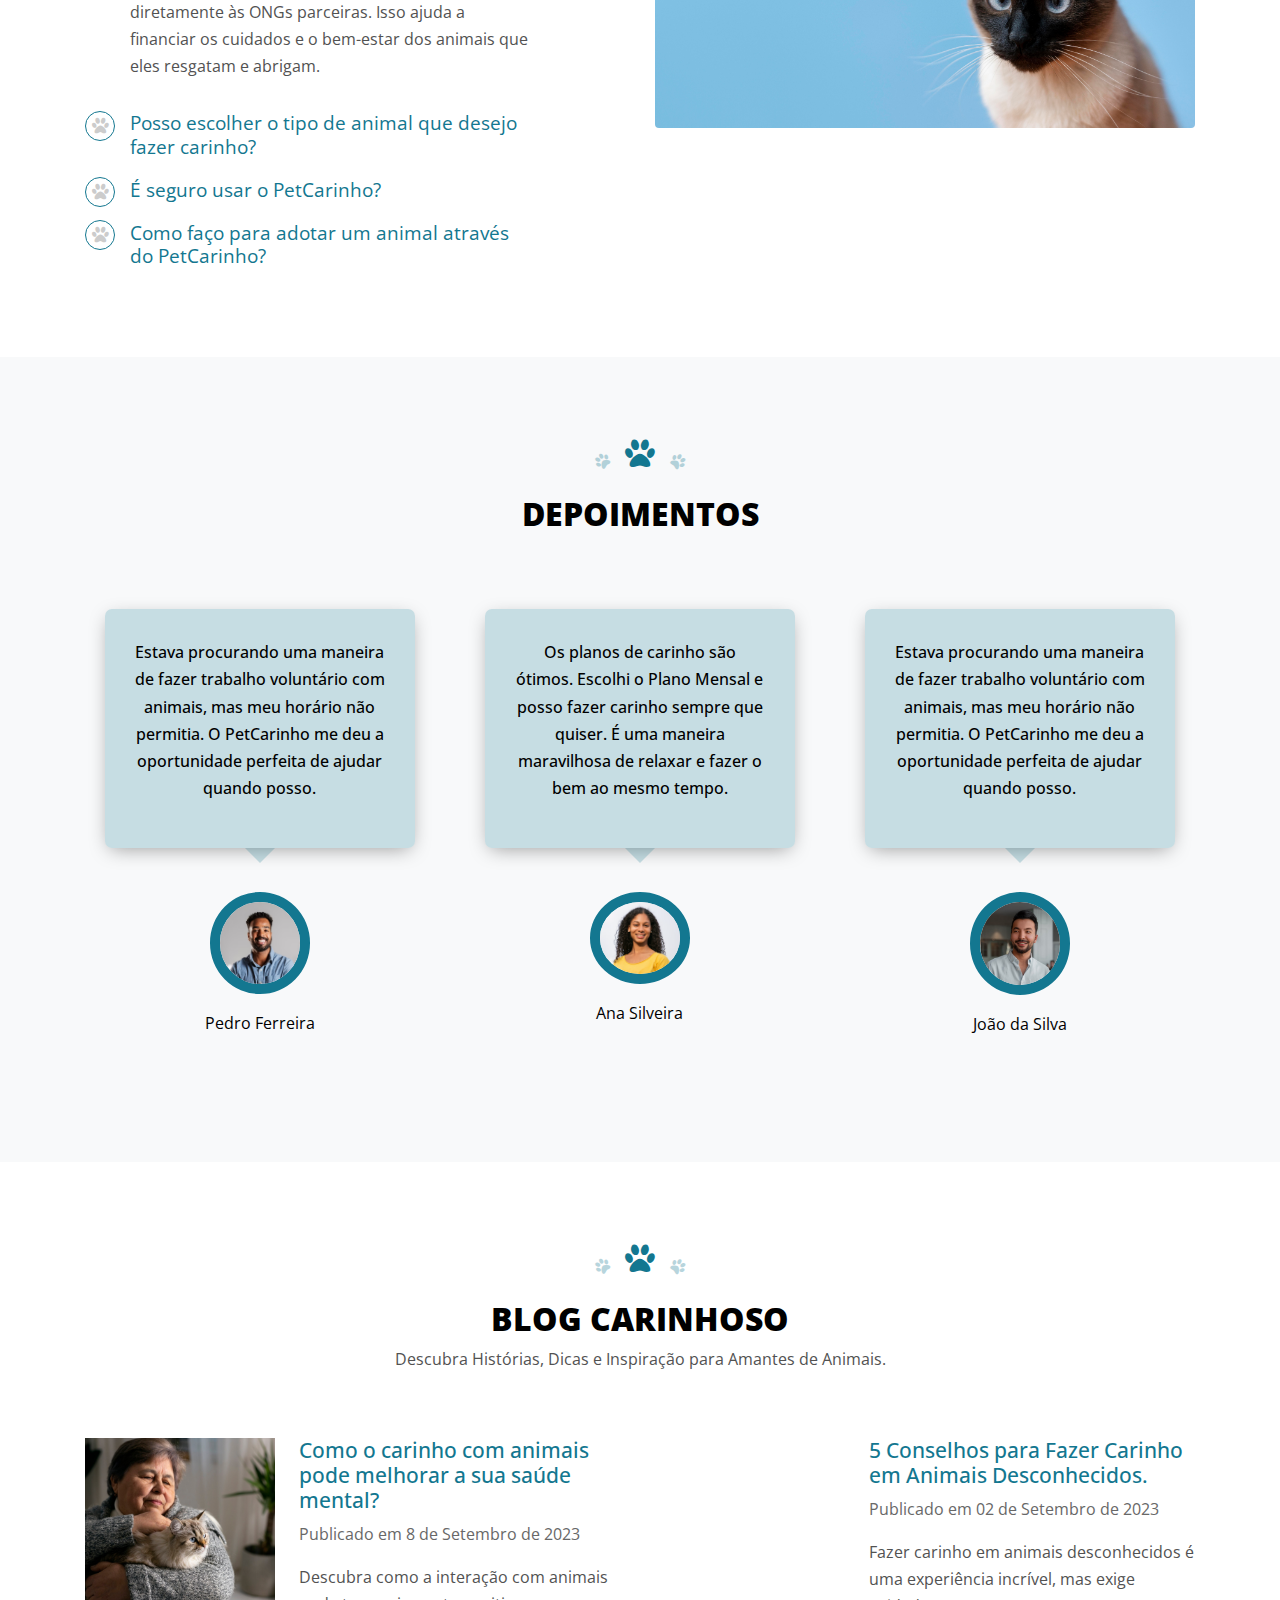
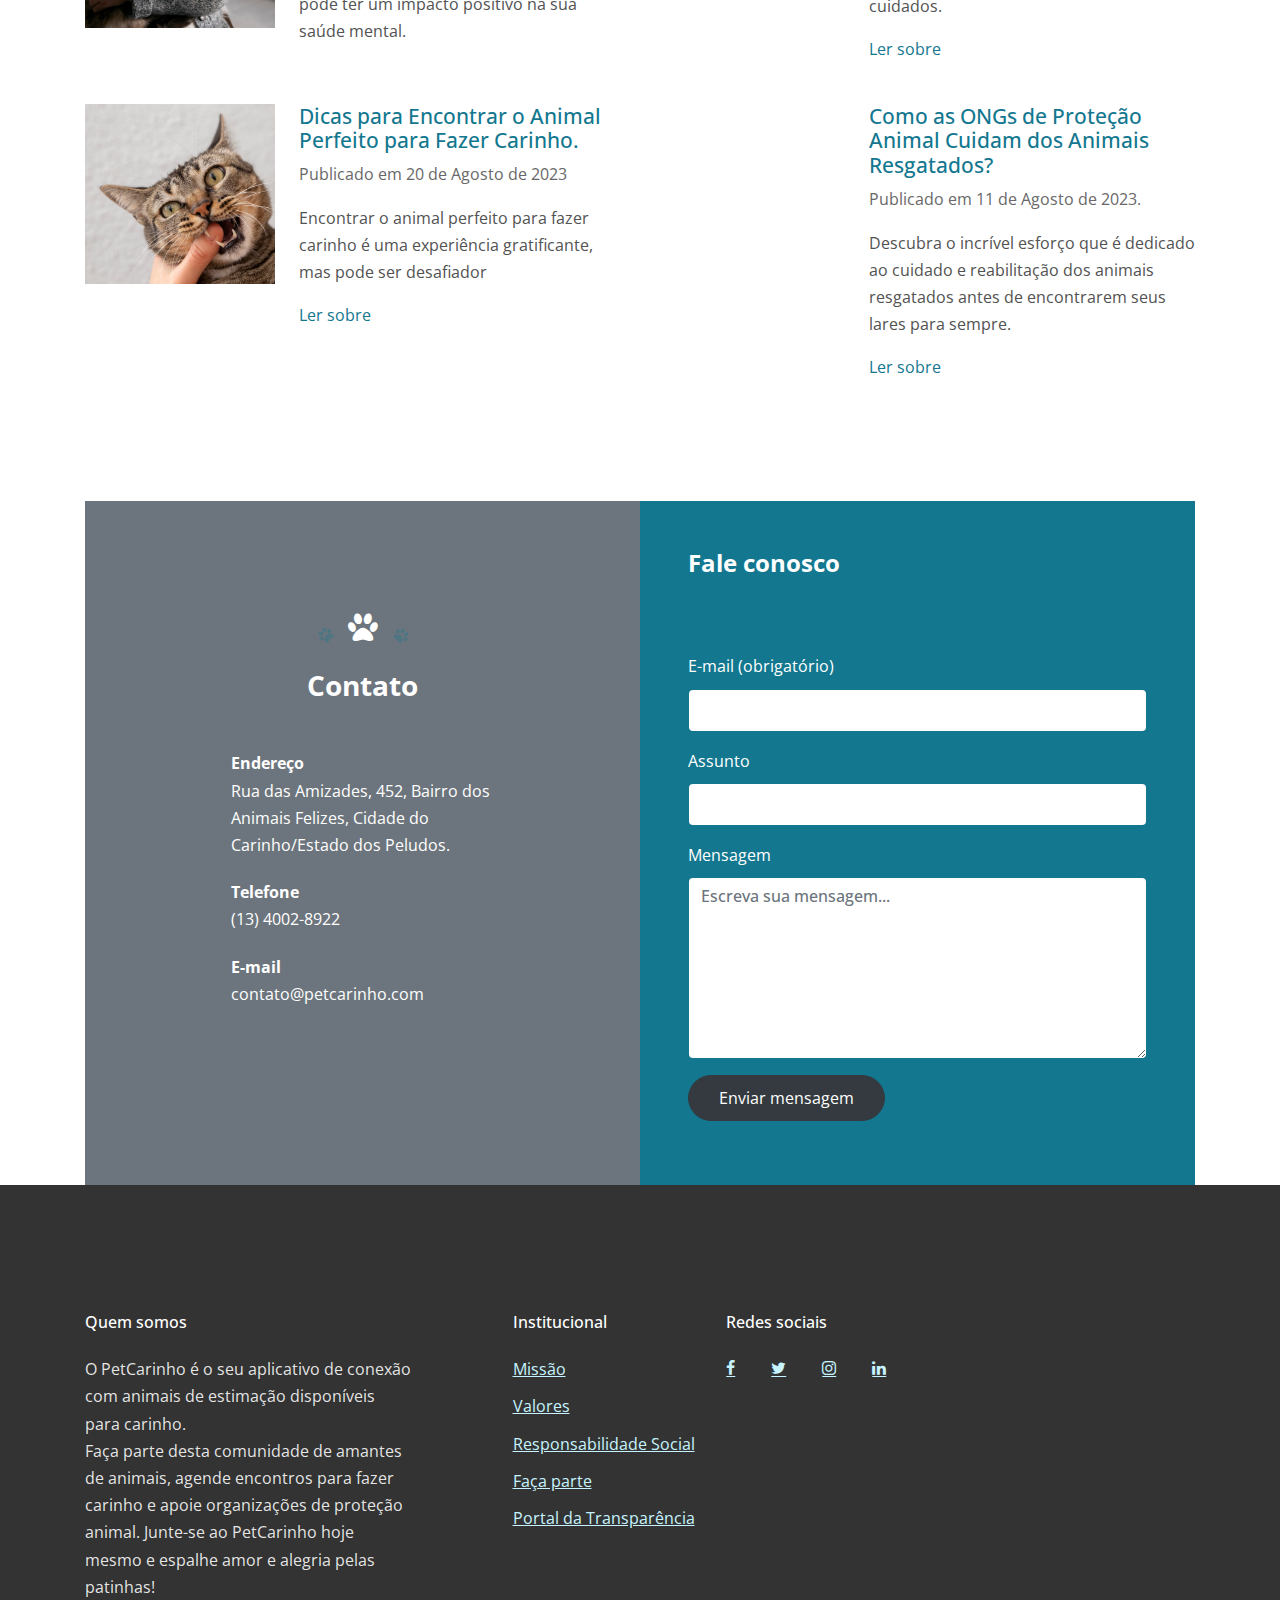
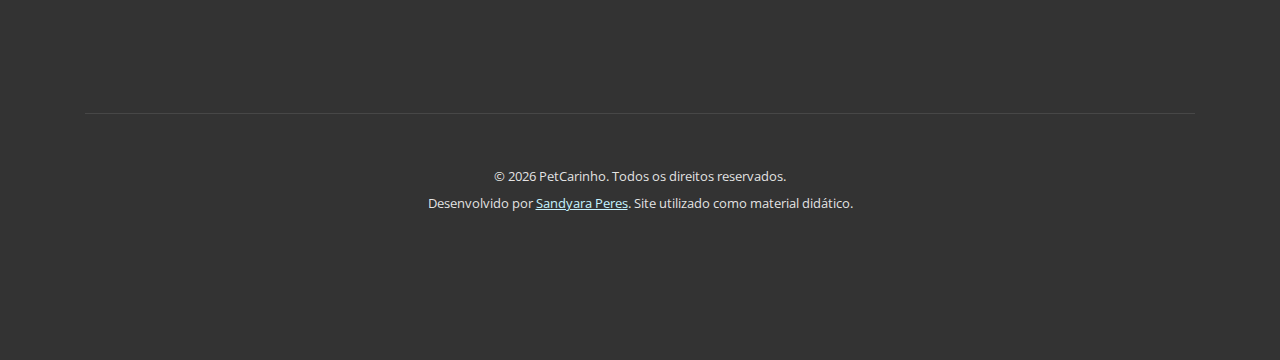
==== commit cce9571a: "Site corrigido (aula 2)" ====
--- a/index.html
+++ b/index.html
@@ -14,25 +14,18 @@
 
     <link rel="stylesheet" href="css/bootstrap.min.css">
     <link rel="stylesheet" href="css/jquery-ui.css">
-
-    <!-- Não abordar carousel por agora 
-    <link rel="stylesheet" href="css/owl.carousel.min.css">
-    <link rel="stylesheet" href="css/owl.theme.default.min.css">
-    <link rel="stylesheet" href="css/owl.theme.default.min.css"> -->
-
-    <link rel="stylesheet" href="css/jquery.fancybox.min.css">
-
-    <link rel="stylesheet" href="css/bootstrap-datepicker.css">
-
     <link rel="stylesheet" href="fonts/flaticon/font/flaticon.css">
-
-    <link rel="stylesheet" href="css/aos.css">
 
     <link rel="stylesheet" href="css/style.css">
     
   </head>
+
+  <a class="skip-to-content-link text-white" href="#menu">Ir para menu</a>
+  <a class="skip-to-content-link text-white" href="#main">Ir para conteúdo</a>
+  <a class="skip-to-content-link text-white" href="#footer">Ir para rodapé</a>
+
   <body data-spy="scroll" data-target=".site-navbar-target" data-offset="300">
-  
+
   <div class="site-wrap">
 
     <div class="site-mobile-menu site-navbar-target" hidden>
@@ -265,9 +258,10 @@
               <img src="images/pet_carinho_img_faq.jpg" alt="" class="img-fluid rounded">
             </div>
             <div class="col-lg-5 mr-auto order-lg-1" data-aos="fade-up"  data-aos-delay="100">
+
               <div class="accordion-item">
                 <h3 class="mb-0 heading">
-                  <a class="btn-block" data-toggle="collapse" href="#collapseFive">Como meu dinheiro ajuda as ONGs de proteção animal?<span class="icon"></span></a>
+                  <a class="btn-block" data-toggle="collapse" href="#collapseFive" role="button" aria-expanded="false" aria-controls="#collapseFive">Como meu dinheiro ajuda as ONGs de proteção animal?<span class="icon"></span></a>
                 </h3>
                 <div id="collapseFive" class="collapse show" data-parent="#accordion">
                   <div class="body-text">
@@ -277,8 +271,8 @@
               </div> <!-- .accordion-item -->
   
               <div class="accordion-item">
-                <h2 class="mb-0 heading">
-                  <a class="btn-block" data-toggle="collapse" href="#collapseSix">Posso escolher o tipo de animal que desejo fazer carinho?<span class="icon"></span></a>
+                <h3 class="mb-0 heading">
+                  <a class="btn-block" data-toggle="collapse" href="#collapseSix" role="button" aria-expanded="false" aria-controls="#collapseSix">Posso escolher o tipo de animal que desejo fazer carinho?<span class="icon"></span></a>
                 </h3>
                 <div id="collapseSix" class="collapse" data-parent="#accordion">
                   <div class="body-text">
@@ -289,7 +283,7 @@
   
               <div class="accordion-item">
                 <h3 class="mb-0 heading">
-                  <a class="btn-block" data-toggle="collapse" href="#collapseSeven">É seguro usar o PetCarinho?<span class="icon"></span></a>
+                  <a class="btn-block" data-toggle="collapse" href="#collapseSeven" role="button" aria-expanded="false" aria-controls="#collapseSeven">É seguro usar o PetCarinho?<span class="icon"></span></a>
                 </h3>
                 <div id="collapseSeven" class="collapse" data-parent="#accordion">
                   <div class="body-text">
@@ -300,7 +294,7 @@
   
               <div class="accordion-item">
                 <h3 class="mb-0 heading">
-                  <a class="btn-block" data-toggle="collapse" href="#collapseEight" >Como faço para adotar um animal através do PetCarinho?<span class="icon"></span></a>
+                  <a class="btn-block" data-toggle="collapse" href="#collapseEight" role="button" aria-expanded="false" aria-controls="#collapseEight">Como faço para adotar um animal através do PetCarinho?<span class="icon"></span></a>
                 </h3>
                 <div id="collapseEight" class="collapse" data-parent="#accordion">
                   <div class="body-text">
@@ -334,7 +328,7 @@
                 <div class="block-testimony-1 text-center">
   
                   <blockquote class="mb-4">
-                    <p>Estava procurando uma maneira de fazer trabalho voluntário com animais, mas meu horário não permitia. O PetCarinho me deu a oportunidade perfeita de ajudar quando posso.</p>
+                    <p role="listitem" aria-labelledby="depo1">Estava procurando uma maneira de fazer trabalho voluntário com animais, mas meu horário não permitia. O PetCarinho me deu a oportunidade perfeita de ajudar quando posso.</p>
                   </blockquote>
   
                   <figure>
@@ -392,17 +386,18 @@
           </div>
           <div class="row">
             <div class="col-md-6 mb-4" data-aos="fade-up"  data-aos-delay="">
+
               <div class="d-lg-flex blog-entry">
                 <figure class="mr-4">
-                  <a href="single.html"><img src="images/pet_carinho_img_blog_1.png" alt="" class="img-fluid"></a>
+                  <img src="images/pet_carinho_img_blog_1.png" alt="" class="img-fluid">
                 </figure>
                 <div class="blog-entry-text">
                   <h3><a href="single.html">Como o carinho com animais pode melhorar a sua saúde mental?</a></h3>
                   <span class="post-meta mb-3 d-block">Publicado em 8 de Setembro de 2023</span>
                   <p>Descubra como a interação com animais pode ter um impacto positivo na sua saúde mental.</p>
-                  <p><a href="#" class="">Ler sobre</a></p>
-                </div>
-              </div>
+                </div>
+              </div>
+
             </div>
             <div class="col-md-6 mb-4" data-aos="fade-up"  data-aos-delay="100">
               <div class="d-lg-flex blog-entry">
@@ -481,26 +476,27 @@
                 
                 <h2 class="h4 mb-5 heading text-white font-weight-bold">Fale conosco</h2> 
   
-                <output id="feedback" role="alert" aria-live="assertive" tabindex="0" class="error"></output>
+                <output id="feedback" class="error" role="alert" tabindex="0" aria-live="assertive"></output>
 
                 <div class="row form-group">
                   
                   <div class="col-md-12">
-                    <label>E-mail</label> 
-                    <input type="email" id="email" class="form-control">
+                    <label for="email">E-mail (obrigatório)</label> 
+                    <input type="email" id="email" class="form-control" required>
                   </div>
                 </div>
   
                 <div class="row form-group">
                   
                   <div class="col-md-12">
-                    <label>Assunto</label> 
+                    <label for="subject">Assunto</label> 
                     <input id="subject" type="subject" class="form-control">
                   </div>
                 </div>
   
                 <div class="row form-group">
                   <div class="col-md-12">
+                    <label for="mensagem">Mensagem</label> 
                     <textarea name="message" id="message" cols="30" rows="7" class="form-control" placeholder="Escreva sua mensagem..."></textarea>
                   </div>
                 </div>
@@ -564,18 +560,8 @@
 
   <script src="js/jquery-3.3.1.min.js"></script>
   <script src="js/jquery-ui.js"></script>
-  <script src="js/popper.min.js"></script>
   <script src="js/bootstrap.min.js"></script>
-  <script src="js/owl.carousel.min.js"></script>
-  <script src="js/jquery.countdown.min.js"></script>
-  <script src="js/jquery.easing.1.3.js"></script>
-  <script src="js/aos.js"></script>
-  <script src="js/jquery.fancybox.min.js"></script>
-  <script src="js/jquery.sticky.js"></script>
-  <script src="js/isotope.pkgd.min.js"></script>
-  <script src="js/form.js"></script>
-
-  
+
   <script src="js/main.js"></script>
 
   
--- a/css/style.css
+++ b/css/style.css
@@ -97,6 +97,9 @@
   font-weight: 500 !important;
   font-family: "Open Sans", -apple-system, BlinkMacSystemFont, "Segoe UI", Roboto, "Helvetica Neue", Arial, "Noto Sans", sans-serif, "Apple Color Emoji", "Segoe UI Emoji", "Segoe UI Symbol", "Noto Color Emoji"; }
 
+  .form-control:active, .form-control:focus{
+    outline: 5px auto -webkit-focus-ring-color;
+  }
     
   .form-control:hover, .form-control:active, .form-control:focus {
     -webkit-box-shadow: none !important;
@@ -291,7 +294,8 @@
       color: #137790;
       display: inline-block;
       padding: 5px 20px;
-      font-weight: 900; }
+      font-weight: 900;
+    }
     .site-navbar .site-navigation .site-menu a {
       text-decoration: none !important;
       display: inline-block; }
@@ -612,7 +616,7 @@
       margin-left: auto;
       margin-right: auto; } }
   .site-blocks-cover p {
-    color: #999999;
+    color: #0e0e0e;
     font-size: 1.2rem;
     line-height: 1.5;
     font-weight: 300; }
@@ -1350,7 +1354,7 @@
     .listing-item .listing-item-content span {
       color: #fff; }
     .listing-item .listing-item-content .address {
-      color: rgba(255, 255, 255, 0.9); }
+      color: rgba(255, 255, 255, 0.947); }
   .listing-item .bookmark {
     position: absolute;
     right: 20px;
@@ -1877,7 +1881,7 @@
       transform: translate(-50%, -50%); }
 
 .address li {
-  color: #efefef;
+  color: #fff;
   margin-bottom: 20px; }
   .address li span {
     color: #fff; }
@@ -1991,7 +1995,7 @@
     background-color: #1377903c;}
 
 .blog-entry .blog-entry-text .post-meta {
-  color: #858585; }
+  color: #686868; }
 
 .block-testimony-1 {
   padding: 20px; }
@@ -2072,3 +2076,37 @@
     output:empty{
       padding: 0;
     }
+
+    .skip-to-content-link{
+      background: #137790;
+      left: 10%;
+      padding: 8px;
+      position: absolute;
+      transform: translateY(-100%);
+      transition: transform 0.3s;
+    }
+
+    .skin-to-content-link:focus{
+      transform: translateY(0%);
+    }
+
+    .blog-entry{
+      position:relative;
+    }
+
+    .blog-entry a::after{
+      content: "";
+      position: absolute;
+      left: 0;
+      right: 0;
+      top: 0;
+      bottom: 0;
+    }
+
+    .blog-entry:focus-within{
+      outline: 5px solid black;
+    }
+
+    .blog-entry a:focus {
+      outline: none;
+    }